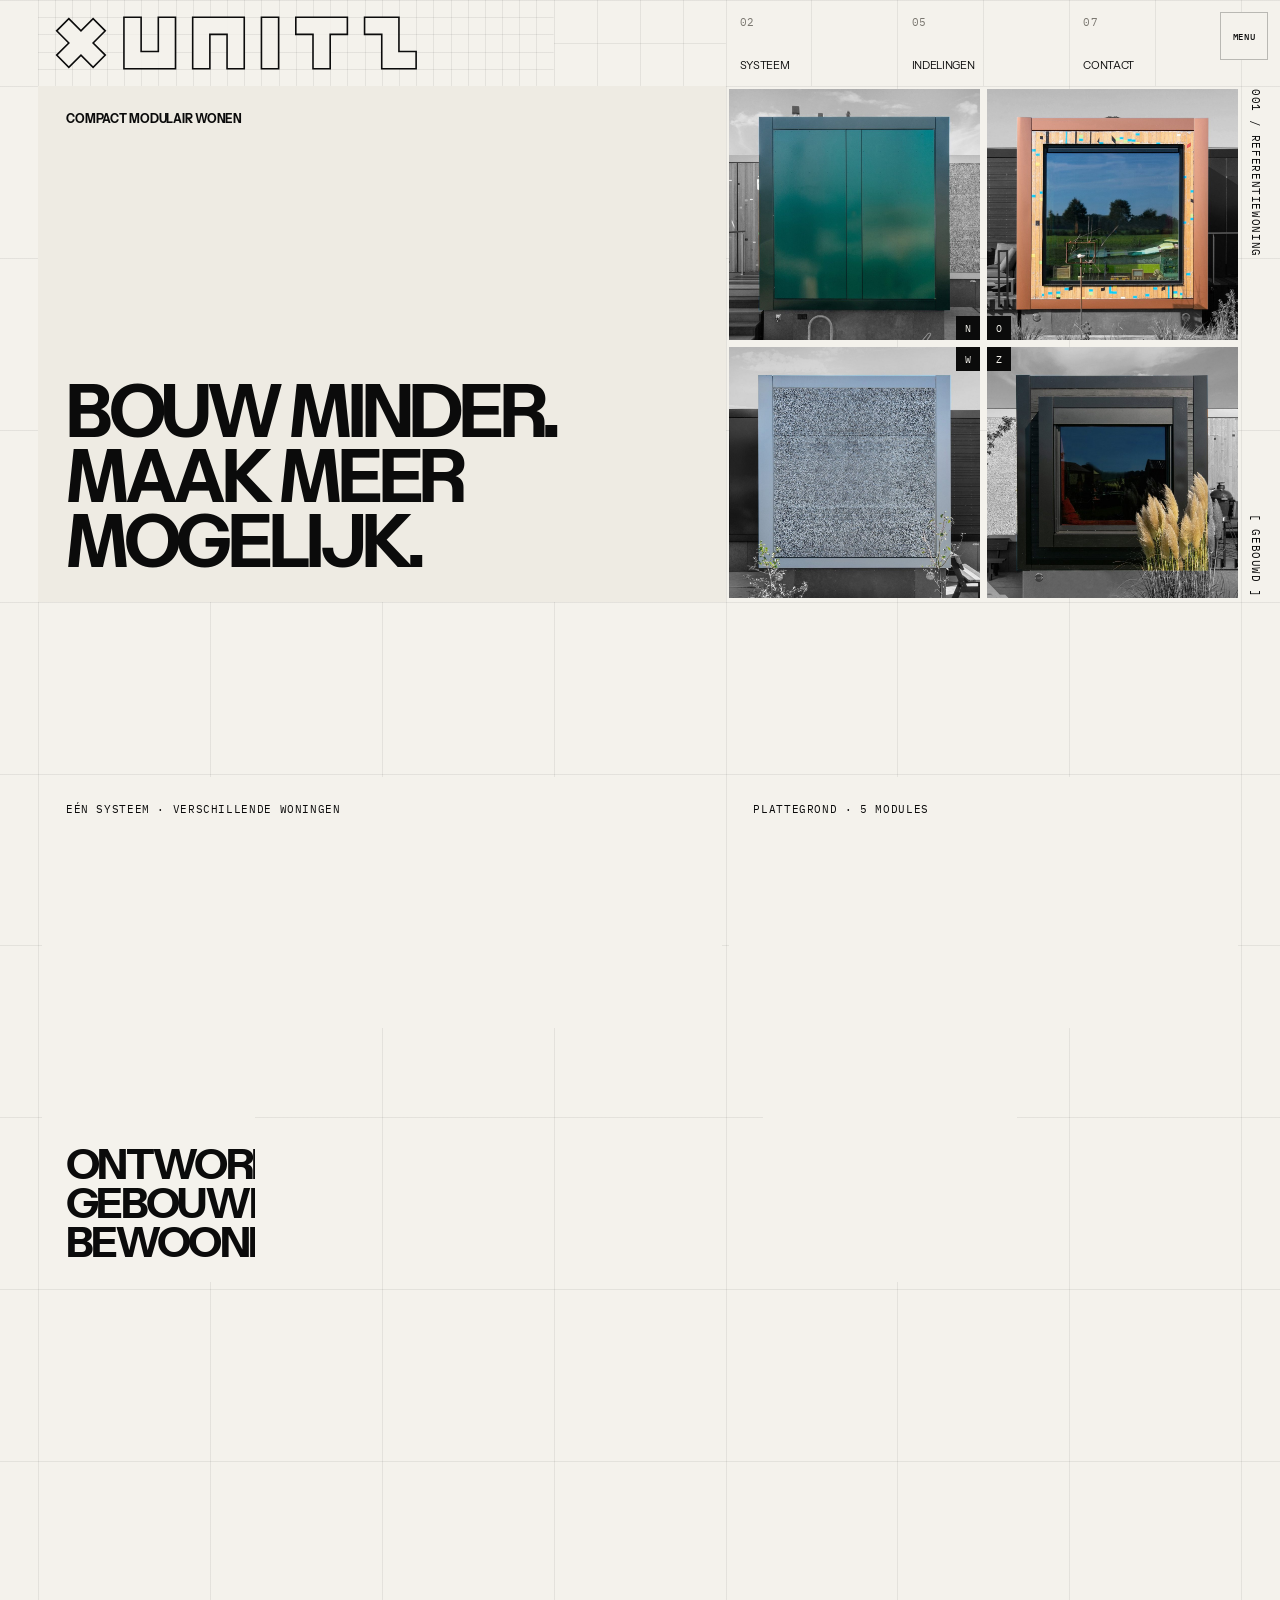
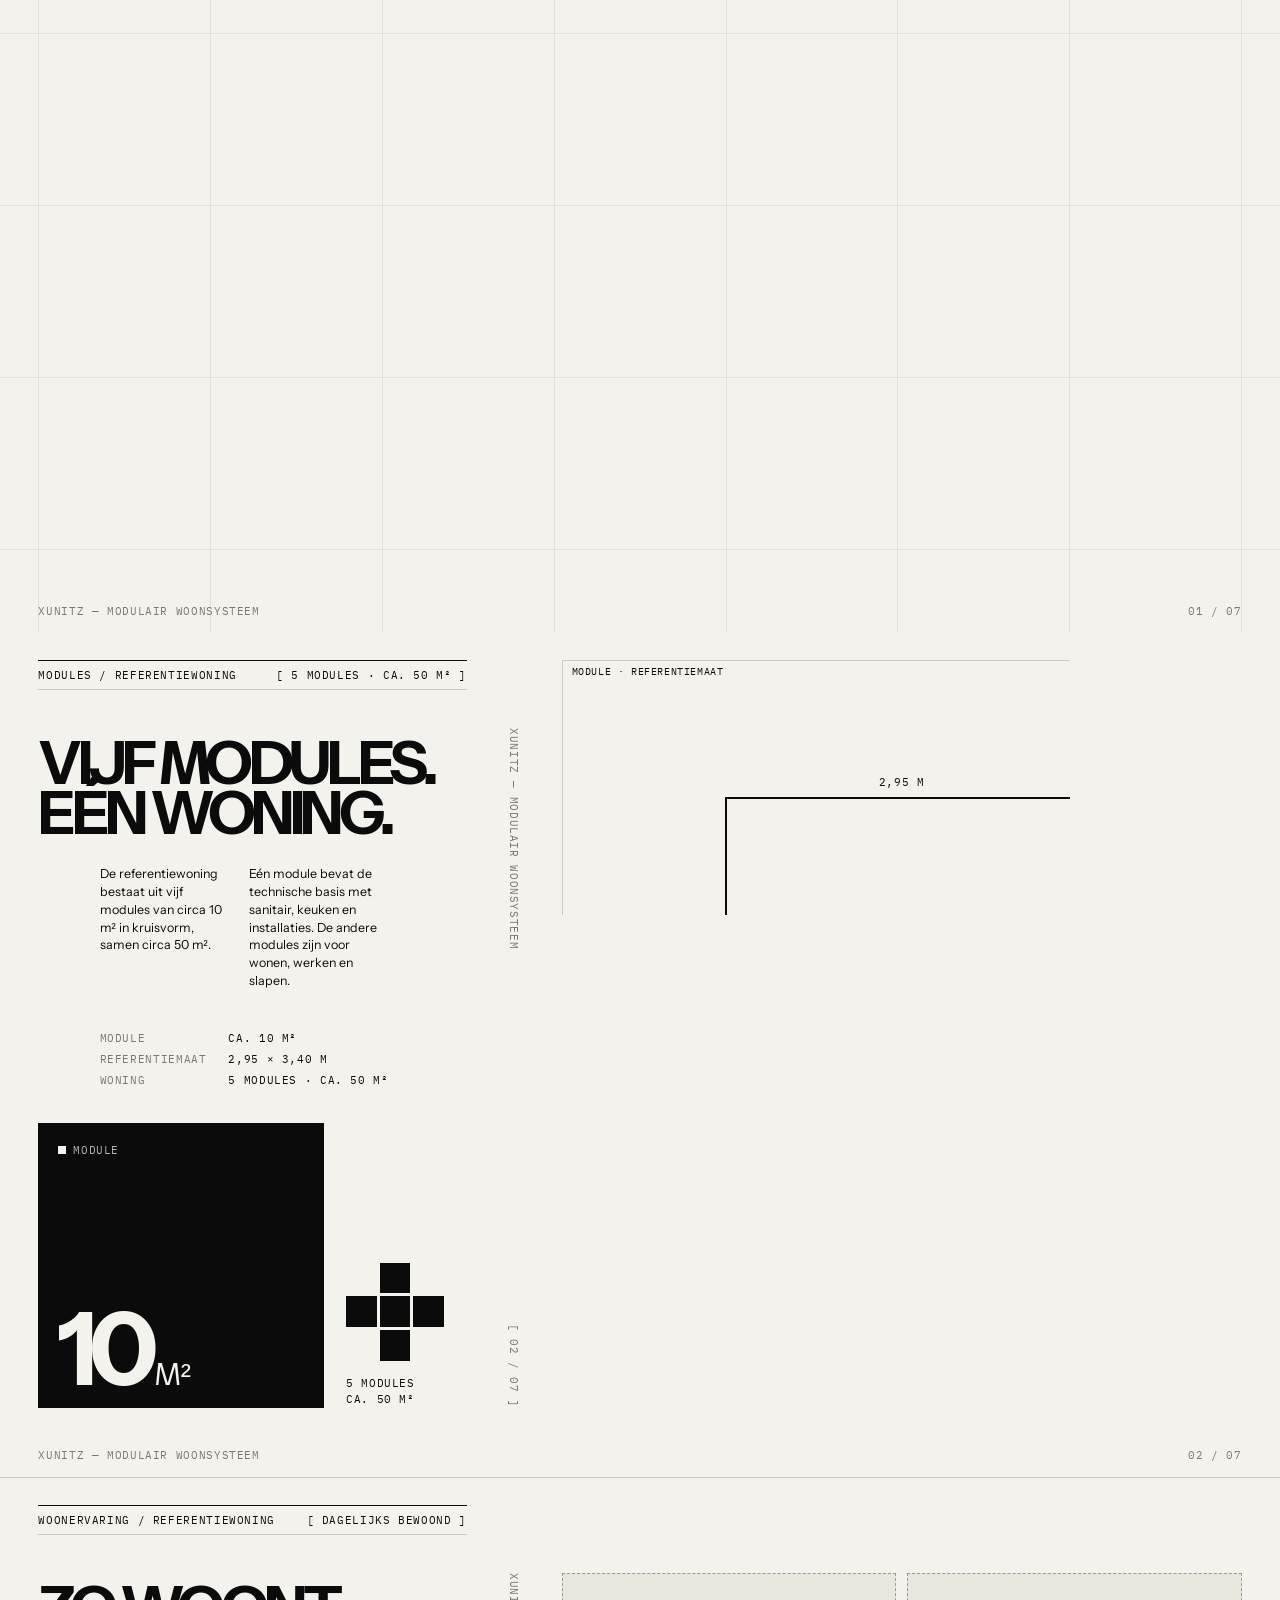
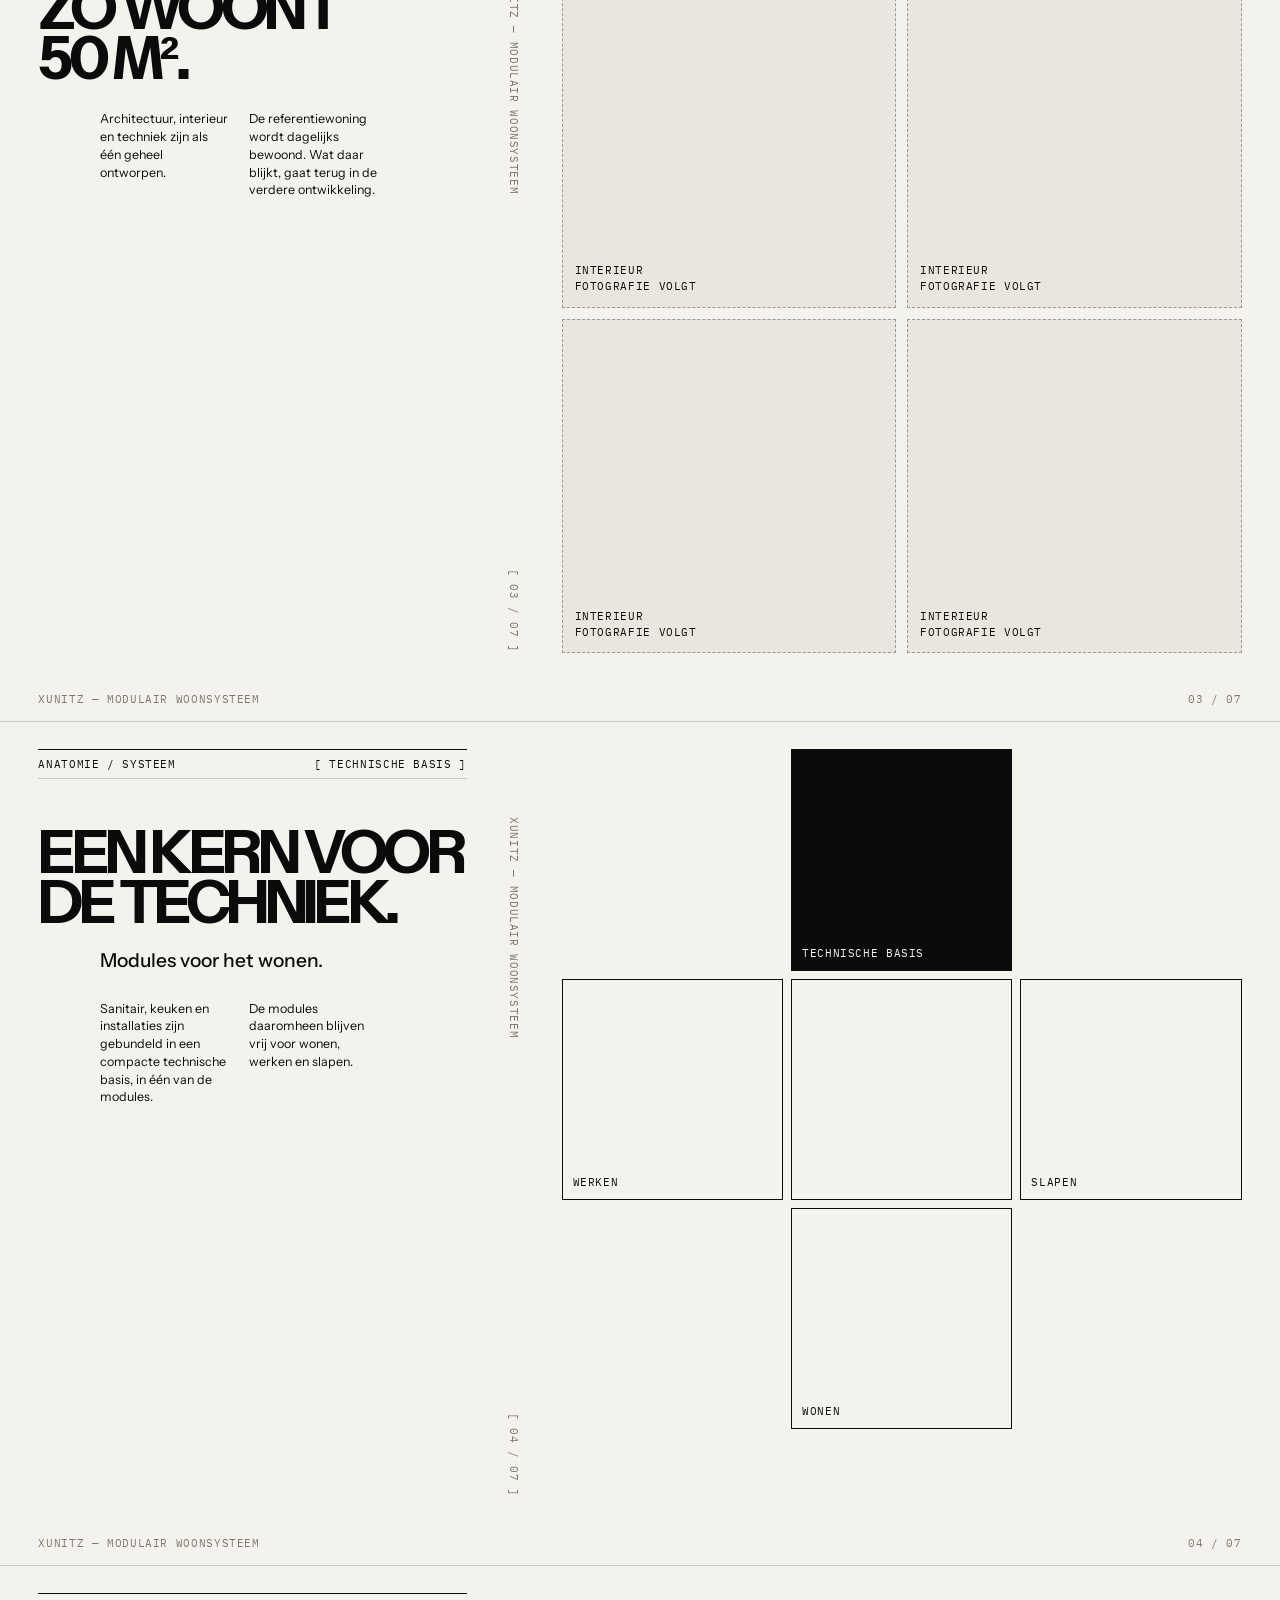
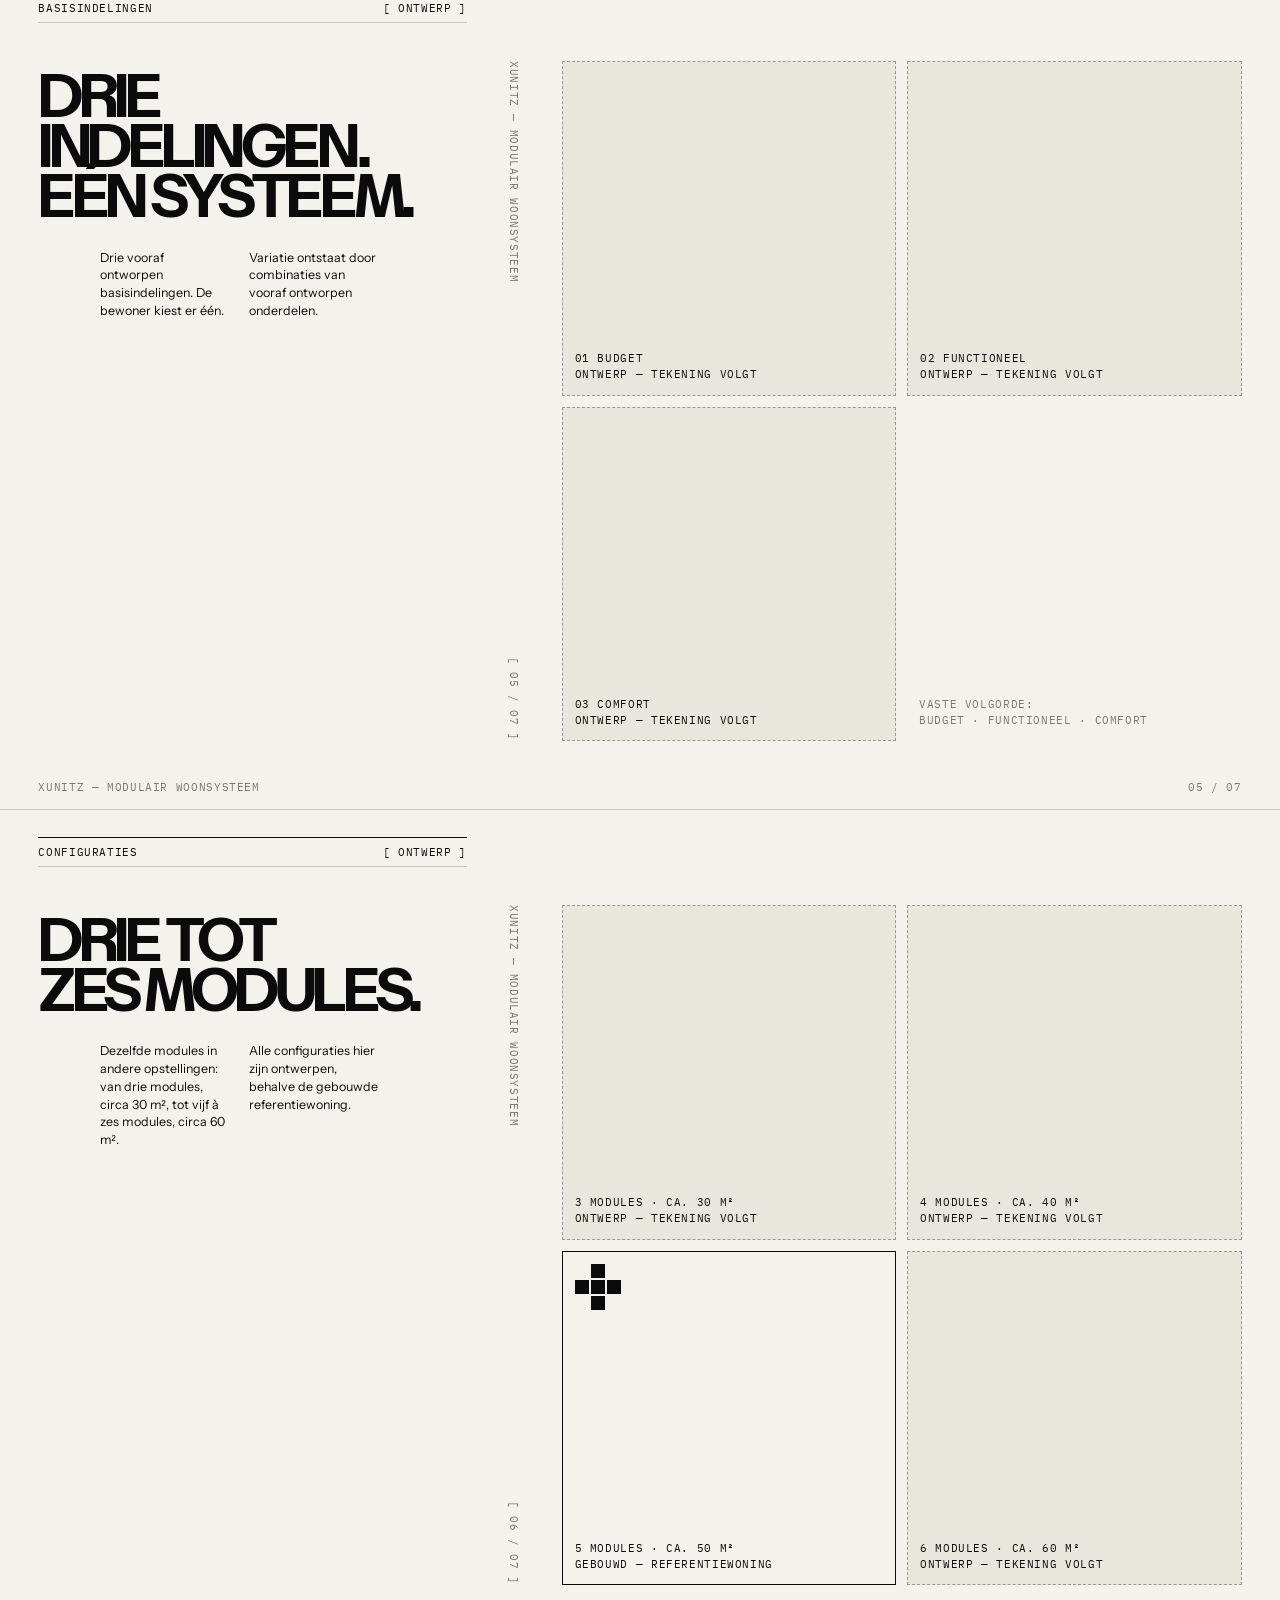
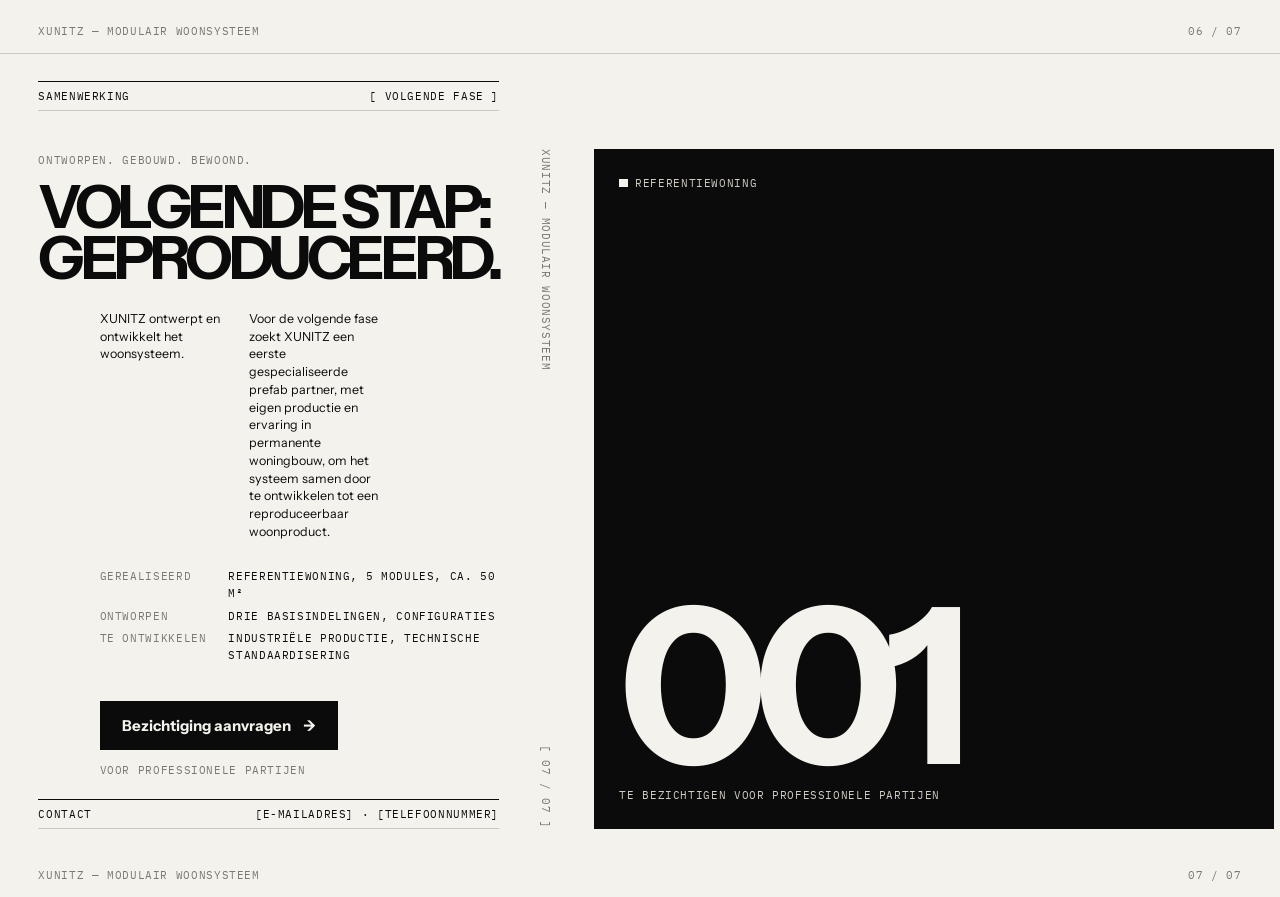
==== index.html @ 13856c6c "2" ====
<!doctype html>
<html lang="nl">
<head>
<meta charset="utf-8">
<meta name="robots" content="noindex,nofollow">
<meta name="viewport" content="width=device-width,initial-scale=1">
<title>XUNITZ — Compact modulair wonen</title>
<link rel="stylesheet" href="https://fonts.googleapis.com/css2?family=IBM+Plex+Mono:wght@400;500&family=Instrument+Sans:wght@400;500;700&display=swap">
<link rel="stylesheet" href="css/style.css?v=20261126-2120">
</head>
<body>
<main>

<!-- 01 — Opening: vlakverdeling op het vierkante raster (7 vakken breed, 4 op de iPhone) -->
<button class="o-knop" id="o-knop" type="button" aria-expanded="false" aria-controls="o-lijst">Menu</button>
<nav class="o-lijst mono" id="o-lijst" aria-label="Menu"><a href="#systeem">02 Systeem</a><a href="#indelingen">05 Indelingen</a><a href="#contact">07 Contact</a></nav>
<section class="opening" id="woning" aria-label="Woning">
<div class="o-raster" aria-hidden="true"></div>
<div class="o-r o-top">
  <div class="o-p o-logo"><svg class="o-merk" viewBox="0 0 300 50" role="img" aria-label="XUNITZ"><g class="o-merk-vlak"><polygon points="17.93,10.86 25.00,17.93 32.07,10.86 39.14,17.93 32.07,25.00 39.14,32.07 32.07,39.14 25.00,32.07 17.93,39.14 10.86,32.07 17.93,25.00 10.86,17.93"/><rect x="50" y="10" width="10" height="10"/><rect x="50" y="20" width="10" height="10"/><rect x="50" y="30" width="10" height="10"/><rect x="60" y="30" width="10" height="10"/><rect x="70" y="10" width="10" height="10"/><rect x="70" y="20" width="10" height="10"/><rect x="70" y="30" width="10" height="10"/><rect x="90" y="10" width="10" height="10"/><rect x="90" y="20" width="10" height="10"/><rect x="90" y="30" width="10" height="10"/><rect x="100" y="10" width="10" height="10"/><rect x="110" y="10" width="10" height="10"/><rect x="110" y="20" width="10" height="10"/><rect x="110" y="30" width="10" height="10"/><rect x="130" y="10" width="10" height="10"/><rect x="130" y="20" width="10" height="10"/><rect x="130" y="30" width="10" height="10"/><rect x="150" y="10" width="10" height="10"/><rect x="160" y="10" width="10" height="10"/><rect x="160" y="20" width="10" height="10"/><rect x="160" y="30" width="10" height="10"/><rect x="170" y="10" width="10" height="10"/><rect x="190" y="10" width="10" height="10"/><rect x="200" y="10" width="10" height="10"/><rect x="200" y="20" width="10" height="10"/><rect x="200" y="30" width="10" height="10"/><rect x="210" y="30" width="10" height="10"/></g><g class="o-merk-lijn"><polygon points="17.93,10.86 25.00,17.93 32.07,10.86 39.14,17.93 32.07,25.00 39.14,32.07 32.07,39.14 25.00,32.07 17.93,39.14 10.86,32.07 17.93,25.00 10.86,17.93"/><path d="M50 10H60M50 10V20M60 10V20M50 20V30M60 20V30M50 40H60M50 30V40M60 30H70M60 40H70M70 10H80M70 10V20M80 10V20M70 20V30M80 20V30M70 40H80M80 30V40M90 10H100M90 10V20M90 20V30M100 20V30M90 40H100M90 30V40M100 30V40M100 10H110M100 20H110M110 10H120M120 10V20M110 20V30M120 20V30M110 40H120M110 30V40M120 30V40M130 10H140M130 10V20M140 10V20M130 20V30M140 20V30M130 40H140M130 30V40M140 30V40M150 10H160M150 20H160M150 10V20M160 10H170M160 20V30M170 20V30M160 40H170M160 30V40M170 30V40M170 10H180M170 20H180M180 10V20M190 10H200M190 20H200M190 10V20M200 10H210M210 10V20M200 20V30M210 20V30M200 40H210M200 30V40M210 30H220M210 40H220M220 30V40"/></g></svg></div>
  <a class="o-p o-menu o-m1" href="#systeem"><span class="mono mute">02</span><b>Systeem</b></a>
  <a class="o-p o-menu o-m2" href="#indelingen"><span class="mono mute">05</span><b>Indelingen</b></a>
  <a class="o-p o-menu o-m3" href="#contact"><span class="mono mute">07</span><b>Contact</b></a>
  <section class="o-p o-t1">
    <p class="o-pos">Compact modulair wonen</p>
    <h1 class="o-kop"><span>Bouw minder.</span><span>Maak meer</span><span>mogelijk.</span></h1>
    <div class="o-groot" id="o-groot" hidden><img alt=""><button class="o-sluit" type="button" aria-label="Foto sluiten">×</button></div>
  </section>
  <div class="o-gevels" role="group" aria-label="Vier gevels van de referentiewoning — klik voor de originele foto">
    <button class="o-gevel" type="button" data-groot="img/gevels/noord.jpg" data-naam="Noordgevel"><img src="img/noord.jpg" alt="Noordgevel: groen gevelpaneel in een kader"><img class="o-kleur" src="img/gevels/noord-vk.jpg" alt="" aria-hidden="true"><span class="o-l o-l-n mono" aria-hidden="true">N</span></button>
    <button class="o-gevel" type="button" data-groot="img/gevels/oost.jpg" data-naam="Oostgevel"><img src="img/oost.jpg" alt="Oostgevel: groot raam in een koperkleurig kader"><img class="o-kleur" src="img/gevels/oost-vk.jpg" alt="" aria-hidden="true"><span class="o-l o-l-o mono" aria-hidden="true">O</span></button>
    <button class="o-gevel" type="button" data-groot="img/gevels/west.jpg" data-naam="Westgevel"><img src="img/west.jpg" alt="Westgevel: grijs gevelpaneel in een lichtblauw kader"><img class="o-kleur" src="img/gevels/west-vk.jpg" alt="" aria-hidden="true"><span class="o-l o-l-w mono" aria-hidden="true">W</span></button>
    <button class="o-gevel" type="button" data-groot="img/gevels/zuid.jpg" data-naam="Zuidgevel"><img src="img/zuid.jpg" alt="Zuidgevel: raam in een zwart kader"><img class="o-kleur" src="img/gevels/zuid-vk.jpg" alt="" aria-hidden="true"><span class="o-l o-l-z mono" aria-hidden="true">Z</span></button>
  </div>
  <div class="o-strip mono"><span>001 / Referentiewoning</span><span>[ Gebouwd ]</span></div>
</div>
<div class="o-scroll" id="o-stappen">
  <div class="o-plak o-r">
    <section class="o-p o-t2">
      <p class="mono">Eén systeem · Verschillende woningen</p>
      <h2 class="o-kop"><span>Ontworpen.</span><span>Gebouwd.</span><span>Bewoond.</span></h2>
    </section>
    <div class="o-p o-plan">
      <p class="o-lab mono">Plattegrond · 5 modules</p>
      <img src="img/schets/plat-1-lijn.png" alt="">
      <img src="img/schets/plat-2-muren.png" alt="">
      <img src="img/schets/plat-3-inrichting.png" alt="Plattegrond van de referentiewoning">
    </div>
  </div>
</div>
<footer class="foot mono"><span>XUNITZ — Modulair woonsysteem</span><span>01 / 07</span></footer>
</section>

<!-- 02 — Vijf modules, één woning -->
<section class="screen" id="systeem" aria-label="Systeem">
<div class="stage sys">
  <section class="txt">
    <div class="strip mono"><span>Modules / Referentiewoning</span><span>[ 5 modules · ca. 50 m² ]</span></div>
    <h2 class="title" style="margin-top:calc(var(--s)*.07)">Vijf modules.<br>Eén woning.</h2>
    <div class="cols indent" style="margin-top:calc(var(--s)*.04)">
      <p>De referentiewoning bestaat uit vijf modules van circa 10 m² in kruisvorm, samen circa 50 m².</p>
      <p>Eén module bevat de technische basis met sanitair, keuken en installaties. De andere modules zijn voor wonen, werken en slapen.</p>
    </div>
    <div style="flex:1"></div>
    <dl class="spec mono indent" style="margin-bottom:calc(var(--s)*.05)">
      <dt>Module</dt><dd>ca. 10 m²</dd>
      <dt>Referentiemaat</dt><dd>2,95 × 3,40 M</dd>
      <dt>Woning</dt><dd>5 modules · ca. 50 m²</dd>
    </dl>
    <div class="legend">
      <div class="unit">
        <div class="mono"><span class="sq" style="background:var(--paper)"></span>Module</div>
        <div class="n">10<small>M²</small></div>
      </div>
      <div style="display:grid;gap:14px">
        <div class="cross" aria-hidden="true"><i class="o"></i><i></i><i class="o"></i><i></i><i></i><i></i><i class="o"></i><i></i><i class="o"></i></div>
        <p class="mono">5 modules<br>ca. 50 m²</p>
      </div>
    </div>
  </section>
  <div class="vtext mono" aria-hidden="true"><span>XUNITZ — Modulair woonsysteem</span><span>[ 02 / 07 ]</span></div>
  <figure class="planbox modbox" role="img" aria-label="Eén module: referentiemaat 2,95 bij 3,40 meter, circa 10 m²">
    <div class="mod"><span class="mono mw">2,95 M</span><span class="mono mh">3,40 M</span><b class="n">10<small>M²</small></b></div>
    <figcaption class="tagx">Module · referentiemaat</figcaption>
  </figure>
</div>
<footer class="foot mono"><span>XUNITZ — Modulair woonsysteem</span><span>02 / 07</span></footer>
</section>

<!-- 03 — Woonervaring -->
<section class="screen" id="woonervaring" aria-label="Woonervaring">
<div class="stage scene">
  <section class="txt">
    <div class="strip mono"><span>Woonervaring / Referentiewoning</span><span>[ Dagelijks bewoond ]</span></div>
    <h2 class="title" style="margin-top:calc(var(--s)*.07)">Zo woont<br>50 m².</h2>
    <div class="cols indent" style="margin-top:calc(var(--s)*.04)">
      <p>Architectuur, interieur en techniek zijn als één geheel ontworpen.</p>
      <p>De referentiewoning wordt dagelijks bewoond. Wat daar blijkt, gaat terug in de verdere ontwikkeling.</p>
    </div>
    <div style="flex:1"></div>
  </section>
  <div class="vtext mono" aria-hidden="true"><span>XUNITZ — Modulair woonsysteem</span><span>[ 03 / 07 ]</span></div>
  <div class="comp" role="group" aria-label="Interieurfotografie volgt">
    <div class="ph"><span>Interieur<br>Fotografie volgt</span></div>
    <div class="ph"><span>Interieur<br>Fotografie volgt</span></div>
    <div class="ph"><span>Interieur<br>Fotografie volgt</span></div>
    <div class="ph"><span>Interieur<br>Fotografie volgt</span></div>
  </div>
</div>
<footer class="foot mono"><span>XUNITZ — Modulair woonsysteem</span><span>03 / 07</span></footer>
</section>

<!-- 04 — Anatomie van XUNITZ -->
<section class="screen" id="anatomie" aria-label="Anatomie">
<div class="stage scene">
  <section class="txt">
    <div class="strip mono"><span>Anatomie / Systeem</span><span>[ Technische basis ]</span></div>
    <h2 class="title" style="margin-top:calc(var(--s)*.07)">Een kern voor<br>de techniek.</h2>
    <p class="lead indent" style="margin-top:calc(var(--s)*.03)">Modules voor het wonen.</p>
    <div class="cols indent" style="margin-top:calc(var(--s)*.04)">
      <p>Sanitair, keuken en installaties zijn gebundeld in een compacte technische basis, in één van de modules.</p>
      <p>De modules daaromheen blijven vrij voor wonen, werken en slapen.</p>
    </div>
    <div style="flex:1"></div>
  </section>
  <div class="vtext mono" aria-hidden="true"><span>XUNITZ — Modulair woonsysteem</span><span>[ 04 / 07 ]</span></div>
  <div class="anat" role="img" aria-label="Schema: technische basis in de bovenste module; werken, wonen en slapen in de andere modules">
    <div class="o"></div><div class="k">Technische basis</div><div class="o"></div>
    <div>Werken</div><div></div><div>Slapen</div>
    <div class="o"></div><div>Wonen</div><div class="o"></div>
  </div>
</div>
<footer class="foot mono"><span>XUNITZ — Modulair woonsysteem</span><span>04 / 07</span></footer>
</section>

<!-- 05 — Basisindelingen -->
<section class="screen" id="indelingen" aria-label="Basisindelingen">
<div class="stage scene">
  <section class="txt">
    <div class="strip mono"><span>Basisindelingen</span><span>[ Ontwerp ]</span></div>
    <h2 class="title" style="margin-top:calc(var(--s)*.07)">Drie indelingen.<br>Eén systeem.</h2>
    <div class="cols indent" style="margin-top:calc(var(--s)*.04)">
      <p>Drie vooraf ontworpen basisindelingen. De bewoner kiest er één.</p>
      <p>Variatie ontstaat door combinaties van vooraf ontworpen onderdelen.</p>
    </div>
    <div style="flex:1"></div>
  </section>
  <div class="vtext mono" aria-hidden="true"><span>XUNITZ — Modulair woonsysteem</span><span>[ 05 / 07 ]</span></div>
  <div class="comp" role="group" aria-label="Drie basisindelingen, ontwerp">
    <div class="ph"><span>01 Budget<br>Ontwerp — tekening volgt</span></div>
    <div class="ph"><span>02 Functioneel<br>Ontwerp — tekening volgt</span></div>
    <div class="ph"><span>03 Comfort<br>Ontwerp — tekening volgt</span></div>
    <div style="display:flex;align-items:flex-end;padding:12px"><span class="mono mute">Vaste volgorde:<br>Budget · Functioneel · Comfort</span></div>
  </div>
</div>
<footer class="foot mono"><span>XUNITZ — Modulair woonsysteem</span><span>05 / 07</span></footer>
</section>

<!-- 06 — Configuraties -->
<section class="screen" id="configuraties" aria-label="Configuraties">
<div class="stage scene">
  <section class="txt">
    <div class="strip mono"><span>Configuraties</span><span>[ Ontwerp ]</span></div>
    <h2 class="title" style="margin-top:calc(var(--s)*.07)">Drie tot<br>zes modules.</h2>
    <div class="cols indent" style="margin-top:calc(var(--s)*.04)">
      <p>Dezelfde modules in andere opstellingen: van drie modules, circa 30 m², tot vijf à zes modules, circa 60 m².</p>
      <p>Alle configuraties hier zijn ontwerpen, behalve de gebouwde referentiewoning.</p>
    </div>
    <div style="flex:1"></div>
  </section>
  <div class="vtext mono" aria-hidden="true"><span>XUNITZ — Modulair woonsysteem</span><span>[ 06 / 07 ]</span></div>
  <div class="comp" role="group" aria-label="Configuraties van drie tot zes modules">
    <div class="ph"><span>3 modules · ca. 30 m²<br>Ontwerp — tekening volgt</span></div>
    <div class="ph"><span>4 modules · ca. 40 m²<br>Ontwerp — tekening volgt</span></div>
    <div class="ph" style="background:transparent;border:1px solid var(--ink);flex-direction:column;align-items:flex-start"><div class="mini" aria-hidden="true"><i class="o"></i><i></i><i class="o"></i><i></i><i></i><i></i><i class="o"></i><i></i><i class="o"></i></div><span>5 modules · ca. 50 m²<br>Gebouwd — referentiewoning</span></div>
    <div class="ph"><span>6 modules · ca. 60 m²<br>Ontwerp — tekening volgt</span></div>
  </div>
</div>
<footer class="foot mono"><span>XUNITZ — Modulair woonsysteem</span><span>06 / 07</span></footer>
</section>

<!-- 07 — Samenwerking -->
<section class="screen" id="contact" aria-label="Samenwerking en contact">
<div class="stage scene">
  <section class="txt">
    <div class="strip mono"><span>Samenwerking</span><span>[ Volgende fase ]</span></div>
    <p class="lab mono mute" style="margin-top:calc(var(--s)*.06)">Ontworpen. Gebouwd. Bewoond.</p>
    <h2 class="title" style="margin-top:calc(var(--s)*.02)">Volgende stap:<br>geproduceerd.</h2>
    <div class="cols indent" style="margin-top:calc(var(--s)*.04)">
      <p>XUNITZ ontwerpt en ontwikkelt het woonsysteem.</p>
      <p>Voor de volgende fase zoekt XUNITZ een eerste gespecialiseerde prefab partner, met eigen productie en ervaring in permanente woningbouw, om het systeem samen door te ontwikkelen tot een reproduceerbaar woonproduct.</p>
    </div>
    <dl class="status indent" style="margin-top:calc(var(--s)*.04)">
      <dt>Gerealiseerd</dt><dd>Referentiewoning, 5 modules, ca. 50 m²</dd>
      <dt>Ontworpen</dt><dd>Drie basisindelingen, configuraties</dd>
      <dt>Te ontwikkelen</dt><dd>Industriële productie, technische standaardisering</dd>
    </dl>
    <div style="flex:1"></div>
    <div class="cta indent" style="margin-bottom:calc(var(--s)*.03)">
      <a class="btn" href="mailto:[E-MAILADRES]?subject=Bezichtiging%20referentiewoning">Bezichtiging aanvragen <span aria-hidden="true">→</span></a>
      <span class="mono mute">Voor professionele partijen</span>
    </div>
    <div class="strip mono"><span>Contact</span><span>[E-MAILADRES] · [TELEFOONNUMMER]</span></div>
  </section>
  <div class="vtext mono" aria-hidden="true"><span>XUNITZ — Modulair woonsysteem</span><span>[ 07 / 07 ]</span></div>
  <div class="unitbox">
    <div class="mono"><span class="sq" style="background:var(--paper)"></span>Referentiewoning</div>
    <div>
      <div class="n">001</div>
      <p class="mono" style="margin-top:14px">Te bezichtigen voor professionele partijen</p>
    </div>
  </div>
</div>
<footer class="foot mono"><span>XUNITZ — Modulair woonsysteem</span><span>07 / 07</span></footer>
</section>

</main>
<script>
if(/[?&]raster\b/.test(location.search))document.documentElement.classList.add('toon-raster');
(function(){
  var links=document.querySelectorAll('.bar nav a[href^="#"]:not([href="#"])');
  var secs=[].map.call(links,function(a){return document.querySelector(a.getAttribute('href'))});
  function mark(){
    var y=window.innerHeight*.45,cur=-1;
    secs.forEach(function(s,i){if(s&&s.getBoundingClientRect().top<=y)cur=i});
    links.forEach(function(a,i){if(i===cur)a.setAttribute('aria-current','true');else a.removeAttribute('aria-current')});
  }
  window.addEventListener('scroll',mark,{passive:true});window.addEventListener('resize',mark);mark();
})();

// opening: menuvierkant zodra de menuvakken uit beeld zijn
(function(){
  var knop=document.getElementById('o-knop'),lijst=document.getElementById('o-lijst'),menu=document.querySelector('.o-menu');
  if(!knop||!lijst||!menu)return;
  function dicht(){knop.setAttribute('aria-expanded','false');lijst.classList.remove('open')}
  knop.addEventListener('click',function(){var o=knop.getAttribute('aria-expanded')!=='true';knop.setAttribute('aria-expanded',String(o));lijst.classList.toggle('open',o)});
  lijst.addEventListener('click',dicht);
  if('IntersectionObserver' in window){new IntersectionObserver(function(e){var uit=!e[0].isIntersecting&&e[0].boundingClientRect.top<0;knop.classList.toggle('aan',uit);if(!uit)dicht()}).observe(menu)}else knop.classList.add('aan');
})();
// opening: gevel aanklikken → originele foto uitgevuld in het vlak van Bouw minder
(function(){
  var vlak=document.getElementById('o-groot');if(!vlak)return;
  var img=vlak.querySelector('img'),sluit=vlak.querySelector('.o-sluit'),actief=null;
  function dicht(){vlak.hidden=true;img.removeAttribute('src');if(actief){actief.setAttribute('aria-pressed','false');actief.focus();actief=null}}
  [].forEach.call(document.querySelectorAll('.o-gevel'),function(b){
    b.setAttribute('aria-pressed','false');
    b.addEventListener('click',function(){
      if(actief)actief.setAttribute('aria-pressed','false');
      actief=b;b.setAttribute('aria-pressed','true');
      var klein=b.querySelector('img').getAttribute('src');
      img.onerror=function(){img.onerror=null;img.src=klein};  /* origineel nog niet aanwezig: toon de gevelfoto */
      img.src=b.getAttribute('data-groot');img.alt=b.getAttribute('data-naam')+' — originele foto';
      vlak.hidden=false;
      var r=vlak.getBoundingClientRect();if(r.top<0||r.bottom>innerHeight)vlak.scrollIntoView({behavior:'smooth',block:'center'});
      sluit.focus();
    });
  });
  sluit.addEventListener('click',dicht);
  addEventListener('keydown',function(e){if(e.key==='Escape'&&!vlak.hidden)dicht()});
})();
// opening: drie scrollstappen — Ontworpen (lijn), Gebouwd (muren), Bewoond (inrichting)
(function(){
  var blok=document.getElementById('o-stappen');if(!blok)return;
  var regels=blok.querySelectorAll('.o-t2 .o-kop span'),lagen=blok.querySelectorAll('.o-plan img');
  function stap(){
    var r=blok.getBoundingClientRect(),lengte=Math.max(1,blok.offsetHeight-innerHeight);
    var p=Math.min(1,Math.max(0,-r.top/lengte));
    var n=r.top<innerHeight*.6?(p<.25?1:p<.55?2:3):0;
    [].forEach.call(regels,function(s,i){s.classList.toggle('aan',i<n)});
    [].forEach.call(lagen,function(l,i){l.classList.toggle('aan',i<n)});
  }
  addEventListener('scroll',stap,{passive:true});addEventListener('resize',stap);stap();
})();
</script>
</body>
</html>
---- css/style.css ----
@font-face{font-family:"Instrument Sans XU";src:url("fonts/InstrumentSans-Regular.woff2") format("woff2");font-weight:400;font-style:normal;font-display:swap}
@font-face{font-family:"Instrument Sans XU";src:url("fonts/InstrumentSans-Bold.woff2") format("woff2");font-weight:700;font-style:normal;font-display:swap}
:root{
  --paper:#f4f2ec;
  --ink:#0b0b0b;
  --mute:#7b7871;
  --hair:rgba(11,11,11,.18);
  --sans:'Instrument Sans',Arial,Helvetica,sans-serif;
  --display:'Instrument Sans XU','Instrument Sans',Arial,Helvetica,sans-serif; /* zelfde letter als xunitz.nl */
  --mono:'IBM Plex Mono',ui-monospace,Menlo,Consolas,monospace;
  --pad:clamp(20px,3vw,48px);
  --bar:56px;
  --foot:44px;
  --s:min(calc((100vh - var(--bar) - var(--foot) - 24px - 28px) / 1.1),calc(100vw - 2*var(--pad) - 380px));
  --off:calc(var(--s)*.1);
  --u:calc(var(--s) / 8); /* vierkante rastermaat: 1/8 van het beeldvierkant */
  color-scheme:light;
}
*{box-sizing:border-box;margin:0}
html{background:var(--paper);scroll-behavior:smooth;scroll-padding-top:var(--bar)}
body{background:var(--paper);color:var(--ink);font-family:var(--sans);-webkit-font-smoothing:antialiased}
.screen{min-height:calc(100vh - var(--bar));display:flex;flex-direction:column;justify-content:space-between}
.screen+.screen{border-top:1px solid var(--hair)}
.screen>.stage{flex:none;margin-top:calc(var(--s)*.04)}
a{color:inherit;text-decoration:none}
.mono{font-family:var(--mono);font-size:10.5px;line-height:1.6;letter-spacing:.06em;text-transform:uppercase}
.mute{color:var(--mute)}
.sq{display:inline-block;width:.8em;height:.8em;background:var(--ink);margin-right:.7em;vertical-align:-.05em}

/* bovenbalk: links / midden / rechts */

/* podium */
.stage{display:grid;column-gap:var(--pad);padding:0 var(--pad);min-height:calc(var(--s) * 1.1)}
.scene{grid-template-columns:1fr 18px var(--s)}
.sys{grid-template-columns:1fr 18px var(--s)}

.txt{display:flex;flex-direction:column;min-height:0}
.lab{margin-bottom:0}
.title{font-weight:700;font-size:calc(var(--s)*.088);line-height:.9;letter-spacing:-.045em;text-transform:uppercase}
.indent{padding-left:calc(var(--s)*.09)}
.cols{display:grid;grid-template-columns:1fr 1fr;column-gap:calc(var(--s)*.03);font-size:12.5px;line-height:1.42;max-width:calc(var(--s)*.5)}
.strip{border-top:1px solid var(--ink);border-bottom:1px solid var(--hair);padding:6px 0 5px;display:flex;justify-content:space-between;gap:12px}

/* beeld rechts: 2x2, onderaan uitgelijnd */
.comp{align-self:end;width:var(--s);height:var(--s);display:grid;grid-template-columns:1fr 1fr;grid-template-rows:1fr 1fr;gap:calc(var(--s)*.016)}
.comp figure{position:relative;overflow:hidden;background:#d9d7d0}
.comp img{display:block;width:100%;height:100%;object-fit:cover}
.comp figcaption,.tagx{position:absolute;left:0;top:0;background:var(--paper);padding:6px 9px 5px;font-family:var(--mono);font-size:10px;letter-spacing:.06em;text-transform:uppercase;line-height:1}

/* verticaal logo, bovenaan uitgelijnd */

/* plattegrond: boven uitgelijnd */
.planbox{align-self:start;width:var(--s);height:var(--s);border:1px solid var(--hair);position:relative}
.planbox img{display:block;width:100%;height:100%;object-fit:contain;mix-blend-mode:multiply;padding:4%}
.vtext{writing-mode:vertical-rl;align-self:end;height:var(--s);display:flex;align-items:flex-end;justify-content:space-between;color:var(--mute)}

/* unit + legend */
.unit{width:calc(var(--s)*.42);aspect-ratio:1;background:var(--ink);color:var(--paper);display:flex;flex-direction:column;justify-content:space-between;padding:clamp(14px,1.5vw,24px);flex:none}
.unit .n{font-weight:700;font-size:calc(var(--s)*.15);line-height:.8;letter-spacing:-.07em}
.unit .n small{font-size:.3em;letter-spacing:-.02em;font-weight:500;margin-left:.1em}
.unit .mono{color:#b9b6ad}
.spec{display:grid;grid-template-columns:auto 1fr;gap:4px 22px}
.spec dt{color:var(--mute)}
.spec dd{margin:0}
.cross{display:grid;grid-template-columns:repeat(3,var(--c));grid-template-rows:repeat(3,var(--c));--c:clamp(20px,2.4vw,34px);gap:3px;width:max-content}
.cross i{background:var(--ink);display:block}
.cross i.o{background:transparent}
.legend{display:flex;align-items:flex-end;gap:22px}

.foot{height:var(--foot);display:flex;justify-content:space-between;align-items:center;padding:0 var(--pad);color:var(--mute)}

/* iPad staand */
@media (prefers-reduced-motion:reduce){html{scroll-behavior:auto}}
@media (max-aspect-ratio:1/1){
  :root{--s:calc(100vw - 2*var(--pad));--off:0px}
  
  
  .stage{height:auto;grid-template-columns:1fr !important;row-gap:28px;padding-bottom:28px}
  .vtext{display:none}
  .scene .txt{order:1}.scene .comp,.scene .planbox,.scene .unitbox,.scene .anat{order:2;align-self:auto}
  .sys .txt{order:2}.sys .planbox{order:1}
  .title{font-size:calc(var(--s)*.12)}
  .cols{max-width:none}
  .unit{width:calc(var(--s)*.55)}
  .unit .n{font-size:calc(var(--s)*.22)}
  .txt{gap:28px}
}

/* werkmethodiek 07: aanvullende onderdelen */
.lead{font-size:clamp(17px,1.5vw,22px);line-height:1.3;font-weight:500}
.ph{position:relative;background:#e9e6de;border:1px dashed rgba(11,11,11,.35);display:flex;align-items:flex-end;padding:12px;box-sizing:border-box}
.ph span{font-family:var(--mono);font-size:10.5px;letter-spacing:.06em;text-transform:uppercase;line-height:1.5}
.ph .tagx{border-bottom:1px solid var(--hair)}
.mini{display:grid;grid-template-columns:repeat(3,14px);grid-template-rows:repeat(3,14px);gap:2px;margin-bottom:auto}
.mini i{background:var(--ink)}.mini i.o{background:transparent}
.anat{align-self:start;width:var(--s);height:var(--s);display:grid;grid-template-columns:repeat(3,minmax(0,1fr));grid-template-rows:repeat(3,minmax(0,1fr));gap:calc(var(--s)*.012)}
.anat div{border:1px solid var(--ink);display:flex;align-items:flex-end;padding:10px;font-family:var(--mono);font-size:10.5px;letter-spacing:.06em;text-transform:uppercase}
.anat .k{background:var(--ink);color:var(--paper)}
.anat .o{border:0}
.unitbox{align-self:end;width:var(--s);height:var(--s);background:var(--ink);color:var(--paper);display:flex;flex-direction:column;justify-content:space-between;padding:clamp(18px,2vw,32px);box-sizing:border-box}
.unitbox .n{font-weight:700;font-size:calc(var(--s)*.32);line-height:.8;letter-spacing:-.07em}
.unitbox .mono{color:#cfccc3}
.status{display:grid;grid-template-columns:auto 1fr;gap:6px 22px;font-family:var(--mono);font-size:10.5px;letter-spacing:.06em;text-transform:uppercase;line-height:1.6}
.status dt{color:var(--mute)}.status dd{margin:0}
.cta{display:flex;flex-wrap:wrap;align-items:center;gap:12px 20px}
.btn{display:inline-flex;align-items:center;gap:12px;background:var(--ink);color:var(--paper);padding:15px 22px;font-weight:700;font-size:15px;min-height:44px;box-sizing:border-box}
.btn:hover{background:#2a2a28}
@media (max-width:600px){
  .cols{grid-template-columns:1fr;row-gap:12px}
  
  
  
  .indent{padding-left:0}
  .legend{flex-wrap:wrap}
  .strip{flex-wrap:wrap;row-gap:2px}
}
@media (max-aspect-ratio:1/1){.stage{min-height:0}.unitbox,.anat{width:100%;height:auto;aspect-ratio:1}}

/* scène 01: compositie op het vierkante raster (--u) */

 /* altijd 3 regels; schaalt mee met de kolombreedte */

/* raster tijdelijk zichtbaar maken: voeg ?raster toe aan het adres */
.toon-raster .stage{background-image:linear-gradient(to right,rgba(200,40,0,.22) 1px,transparent 1px),linear-gradient(to bottom,rgba(200,40,0,.22) 1px,transparent 1px);background-size:var(--u) var(--u);background-origin:content-box;background-position:right bottom}

/* koppen: zelfde letterbeeld als xunitz.nl (Instrument Sans Bold, stijlsets 05–08) */
.title,.unit .n,.unitbox .n{font-family:var(--display);font-weight:700;font-feature-settings:"ss05" 1,"ss06" 1,"ss07" 1,"ss08" 1;letter-spacing:-.075em}
.title{line-height:.84}

/* =========================================================
   01 OPENING — vlakverdeling op het vierkante raster
   --cols vakken breed (7; 4 op smalle schermen), --q = één vak.
   Rij 1: logo (4) + menu (3) · rij 2–4: kop + gevels ·
   daarna blijft "Ontworpen" + plattegrond staan voor 3 scrollstappen.
   ========================================================= */
.opening{position:relative;z-index:0;--cols:7;--q:calc((100vw - 2 * var(--pad)) / var(--cols));--g:calc(var(--q) * .04);--y0:calc(var(--q) * .5)}
.o-r{display:grid;grid-template-columns:repeat(var(--cols),var(--q));grid-auto-rows:var(--q);padding:0 var(--pad)}
.o-top{grid-template-rows:calc(var(--q) * .5)}
html{scroll-padding-top:0}
.o-p{margin:calc(var(--g) / 2);padding:calc(var(--q) * .14);position:relative;min-width:0}
.o-kop{font-family:var(--display);font-weight:700;font-feature-settings:"ss05" 1,"ss06" 1,"ss07" 1,"ss08" 1;text-transform:uppercase;letter-spacing:-.06em;line-height:.9;white-space:nowrap;font-size:calc(var(--q) * .42)}
.o-kop span{display:block}
.o-logo{grid-column:1 / 4;grid-row:1;margin:0;padding:0;display:block}
/* logo opgebouwd uit cellen van 1/10 vak: letters 3 cellen hoog, 1 cel tussenruimte (proef; img/logo.svg blijft ongewijzigd) */
.o-merk{display:block;width:100%;height:100%}
.o-merk-vlak *{fill:var(--paper);stroke:none}
.o-merk-lijn *{fill:none;stroke:var(--ink);stroke-width:1.6px;vector-effect:non-scaling-stroke;stroke-linecap:square;stroke-linejoin:miter}
/* menuvak = 2 kleine vakken naast elkaar: cijfer en woord in het linker vak */
.o-menu{grid-row:1;padding:0;display:grid;grid-template-columns:1fr 1fr;grid-template-rows:1fr;transition:background .2s,color .2s;}
.o-menu>*{padding:calc(var(--q) * .06)}
.o-menu span{grid-column:1;grid-row:1}
.o-menu b{grid-column:1;grid-row:1;align-self:end;white-space:nowrap;font-family:var(--display);font-weight:400;font-size:calc(var(--q) * .063);letter-spacing:-.03em;text-transform:uppercase}
.o-menu:hover{background:var(--ink);color:var(--paper)}
.o-m1{grid-column:5}.o-m2{grid-column:6}.o-m3{grid-column:7}
.o-t1{grid-column:1 / 5;grid-row:2 / 5;margin:0;background:#eeebe3;padding:calc(var(--q) * .14 + var(--g) / 2);display:flex;flex-direction:column;justify-content:space-between}
.o-gevels{grid-column:5 / 8;grid-row:2 / 5;margin:calc(var(--g) / 2);display:grid;grid-template-columns:1fr 1fr;grid-template-rows:1fr 1fr;gap:var(--g)}
.o-gevel{position:relative;overflow:hidden;background:#d9d7d0;padding:0;border:0;margin:0;cursor:zoom-in;display:block;font:inherit;color:inherit}
.o-gevel[aria-pressed="true"]{outline:2px solid var(--ink);outline-offset:-2px}
.o-gevels img{width:100%;height:100%;object-fit:cover;display:block}
/* letters N O W Z in de hoeken bij het midden van het 2×2-blok */
.o-l{position:absolute;z-index:1;width:max(22px,calc(var(--q) * .14));aspect-ratio:1;display:flex;align-items:center;justify-content:center;background:var(--ink);color:var(--paper);transition:background .25s,color .25s;font-size:max(10px,calc(var(--q) * .06));line-height:1}
.o-l-n{right:0;bottom:0}.o-l-o{left:0;bottom:0}.o-l-w{right:0;top:0}.o-l-z{left:0;top:0}
/* originele foto, uitgevuld in het vlak van Bouw minder */
.o-t1{position:relative}
.o-groot{position:absolute;inset:0;z-index:2;background:var(--paper)}
.o-groot[hidden]{display:none}
.o-groot img{width:100%;height:100%;object-fit:cover;display:block}
.o-sluit{position:absolute;top:0;right:0;width:max(36px,calc(var(--q) * .2));aspect-ratio:1;border:0;background:var(--paper);color:var(--ink);font:400 max(18px,calc(var(--q) * .1))/1 var(--sans);cursor:pointer}
.o-sluit:hover{background:var(--ink);color:var(--paper)}
.o-strip{grid-column:7;grid-row:2 / 5;justify-self:end;margin:calc(var(--g) / 2) 0;writing-mode:vertical-rl;display:flex;justify-content:space-between;white-space:nowrap;transform:translateX(calc(100% + 6px))} /* verticaal langs de gevels, in de marge */
/* tweede scherm: half vak ruimte na de strip, daarna 3 scrollstappen */
.o-scroll{height:calc(var(--q) * 3 + 100vh);margin-top:var(--q)}
.o-plak{position:sticky;top:calc(50vh - var(--q) * 1.5 + var(--bar) / 2)}
.o-t2{grid-column:1 / 5;grid-row:1 / 4;background:var(--paper);display:flex;flex-direction:column;justify-content:space-between}
.o-t2 .o-kop{font-size:calc(var(--q) * .42 * .6)} /* bewijsregel: 60 % van de kop */
.o-t2 .o-kop span{opacity:0;transform:translateY(.25em);transition:opacity .5s,transform .5s}
.o-t2 .o-kop span.aan{opacity:1;transform:none}
.o-plan{grid-column:5 / 8;grid-row:1 / 4;background:var(--paper)}
.o-plan img{position:absolute;inset:4%;width:92%;height:92%;object-fit:contain;opacity:0;transition:opacity .6s}
.o-plan img.aan{opacity:1}
.o-lab{position:absolute;left:calc(var(--q) * .14);top:calc(var(--q) * .14);z-index:1}
@media (max-width:899px){
  .opening{--cols:4;--y0:0px}
  .o-top{grid-template-rows:calc(var(--q) * .5) calc(var(--q) * .5)} /* logo en menu samen één vak */
  .o-m1{grid-column:1}.o-m2{grid-column:2}.o-m3{grid-column:3}
  .o-menu{grid-row:2}
  .o-menu b{grid-column:1 / 3;font-size:calc(var(--q) * .13)} /* iPhone: woord over beide kleine vakken */
  .o-t1{grid-column:1 / 5;grid-row:3 / 6}
  .o-gevels{grid-column:1 / 5;grid-row:6 / 10}
  .o-strip{grid-column:4;grid-row:6 / 10;line-height:1;transform:translateX(calc(100% + 4px))}
  .o-kop{font-size:calc(var(--q) * .36)}
  .o-t2 .o-kop{font-size:calc(var(--q) * .36 * .6)}
  .o-scroll{height:calc(var(--q) * 7 + 100vh);margin-top:var(--q)}
  .o-t2{grid-column:1 / 5;grid-row:1 / 4}
  .o-plan{grid-column:1 / 5;grid-row:4 / 8}
  .o-plak{top:calc(100vh - var(--q) * 7 - 10px)}
}
@media (prefers-reduced-motion:reduce){.o-t2 .o-kop span,.o-plan img{opacity:1;transform:none;transition:none}}

/* 02 — één module op referentiemaat (vervangt de herhaalde plattegrond) */
.modbox{display:flex;align-items:center;justify-content:center}
.mod{position:relative;height:60%;aspect-ratio:2.95 / 3.40;border:2px solid var(--ink);display:flex;align-items:center;justify-content:center}
.mod .n{font-family:var(--display);font-weight:700;font-feature-settings:"ss05" 1,"ss06" 1,"ss07" 1,"ss08" 1;letter-spacing:-.075em;font-size:calc(var(--s) * .15);line-height:.8}
.mod .n small{font-size:.3em;letter-spacing:-.02em;margin-left:.1em}
.mod .mw{position:absolute;bottom:100%;left:0;right:0;text-align:center;padding-bottom:8px}
.mod .mh{position:absolute;left:100%;top:0;bottom:0;writing-mode:vertical-rl;text-align:center;padding-left:8px}

/* positionering: dominanter dan de labels */
.o-pos{font-family:var(--display);font-weight:700;text-transform:uppercase;letter-spacing:-.01em;line-height:1;font-size:clamp(11px,calc(var(--q) * .07),22px)}
/* vast menuvierkant rechtsboven, verschijnt zodra de menuvakken uit beeld zijn */
.o-knop{position:fixed;top:12px;right:12px;z-index:20;width:48px;height:48px;border:1px solid rgba(11,11,11,.25);background:var(--paper);color:var(--ink);font:500 9px/1 var(--mono);letter-spacing:.06em;text-transform:uppercase;cursor:pointer;opacity:0;pointer-events:none;transition:opacity .25s}
.o-knop.aan{opacity:1;pointer-events:auto}
.o-knop[aria-expanded="true"]{background:var(--ink);color:var(--paper)}
.o-lijst{position:fixed;top:60px;right:12px;z-index:20;display:none;flex-direction:column;background:var(--paper);border:1px solid rgba(11,11,11,.25)}
.o-lijst.open{display:flex}
.o-lijst a{padding:12px 16px;white-space:nowrap}
.o-lijst a+a{border-top:1px solid rgba(11,11,11,.12)}
.o-lijst a:hover{background:var(--ink);color:var(--paper)}



/* =========================================================
   RASTER (opening) — één laag, zonder herhaalde tegels.
   Alle lijnen komen uit repeating-linear-gradients binnen één vlak,
   zodat afrondingen niet kunnen verschuiven en er nooit twee lijnen
   naast elkaar ontstaan. Elke lijn wordt maar één keer getekend.
   ========================================================= */
.o-raster{--l:rgba(11,11,11,.07);position:absolute;inset:0;z-index:-1;pointer-events:none;
  background-image:
    /* 1 verticaal, elk vak */
    repeating-linear-gradient(to right,var(--l) 0 1px,transparent 1px var(--q)),
    /* 2 horizontaal, elk vak, vanaf de onderkant van rij 1 */
    repeating-linear-gradient(to bottom,var(--l) 0 1px,transparent 1px var(--q)),
    /* 3 bovenrand */
    linear-gradient(var(--l),var(--l)),
    /* 4 rij 1: halve vakken (alleen de tussenlijnen) */
    repeating-linear-gradient(to right,transparent 0 calc(var(--q) / 2),var(--l) calc(var(--q) / 2) calc(var(--q) / 2 + 1px),transparent calc(var(--q) / 2 + 1px) var(--q)),
    /* 5 rij 1, vak 4: kwart vakken (tussenlijnen) */
    repeating-linear-gradient(to right,transparent 0 calc(var(--q) / 4),var(--l) calc(var(--q) / 4) calc(var(--q) / 4 + 1px),transparent calc(var(--q) / 4 + 1px) calc(var(--q) / 2)),
    linear-gradient(to bottom,transparent calc(var(--q) / 4),var(--l) calc(var(--q) / 4) calc(var(--q) / 4 + 1px),transparent calc(var(--q) / 4 + 1px)),
    /* 6 rij 1, vak 1–3 (logovak): tiende vakken (tussenlijnen) */
    repeating-linear-gradient(to right,transparent 0 calc(var(--q) / 10),var(--l) calc(var(--q) * 0.1) calc(var(--q) * 0.1 + 1px),transparent calc(var(--q) * 0.1 + 1px) calc(var(--q) * 0.2),var(--l) calc(var(--q) * 0.2) calc(var(--q) * 0.2 + 1px),transparent calc(var(--q) * 0.2 + 1px) calc(var(--q) * 0.3),var(--l) calc(var(--q) * 0.3) calc(var(--q) * 0.3 + 1px),transparent calc(var(--q) * 0.3 + 1px) calc(var(--q) * 0.4),var(--l) calc(var(--q) * 0.4) calc(var(--q) * 0.4 + 1px),transparent calc(var(--q) * 0.4 + 1px) calc(var(--q) / 2)),
    repeating-linear-gradient(to bottom,transparent 0 calc(var(--q) / 10),var(--l) calc(var(--q) * 0.1) calc(var(--q) * 0.1 + 1px),transparent calc(var(--q) * 0.1 + 1px) calc(var(--q) * 0.2),var(--l) calc(var(--q) * 0.2) calc(var(--q) * 0.2 + 1px),transparent calc(var(--q) * 0.2 + 1px) calc(var(--q) * 0.3),var(--l) calc(var(--q) * 0.3) calc(var(--q) * 0.3 + 1px),transparent calc(var(--q) * 0.3 + 1px) calc(var(--q) * 0.4),var(--l) calc(var(--q) * 0.4) calc(var(--q) * 0.4 + 1px),transparent calc(var(--q) * 0.4 + 1px) calc(var(--q) / 2));
  background-repeat:no-repeat;
  background-size:
    calc(100% - var(--pad)) 100%,
    100% calc(100% - var(--y0)),
    100% 1px,
    calc(100% - var(--pad)) calc(var(--q) * .5),
    var(--q) calc(var(--q) * .5),var(--q) calc(var(--q) * .5),
    calc(var(--q) * 3) calc(var(--q) * .5),calc(var(--q) * 3) calc(var(--q) * .5);
  background-position:
    var(--pad) 0,
    0 var(--y0),
    0 0,
    var(--pad) 0,
    calc(var(--pad) + var(--q) * 3) 0,calc(var(--pad) + var(--q) * 3) 0,
    var(--pad) 0,var(--pad) 0}
@media (max-width:899px){
  /* iPhone: lijn tussen logorij en menurij erbij */
  .o-raster{background-image:
    repeating-linear-gradient(to right,var(--l) 0 1px,transparent 1px var(--q)),
    repeating-linear-gradient(to bottom,var(--l) 0 1px,transparent 1px var(--q)),
    linear-gradient(to bottom,transparent calc(var(--q) * .5),var(--l) calc(var(--q) * .5) calc(var(--q) * .5 + 1px),transparent calc(var(--q) * .5 + 1px)),
    repeating-linear-gradient(to right,transparent 0 calc(var(--q) / 2),var(--l) calc(var(--q) / 2) calc(var(--q) / 2 + 1px),transparent calc(var(--q) / 2 + 1px) var(--q)),
    repeating-linear-gradient(to right,transparent 0 calc(var(--q) / 4),var(--l) calc(var(--q) / 4) calc(var(--q) / 4 + 1px),transparent calc(var(--q) / 4 + 1px) calc(var(--q) / 2)),
    linear-gradient(to bottom,transparent calc(var(--q) / 4),var(--l) calc(var(--q) / 4) calc(var(--q) / 4 + 1px),transparent calc(var(--q) / 4 + 1px)),
    repeating-linear-gradient(to right,transparent 0 calc(var(--q) / 10),var(--l) calc(var(--q) * 0.1) calc(var(--q) * 0.1 + 1px),transparent calc(var(--q) * 0.1 + 1px) calc(var(--q) * 0.2),var(--l) calc(var(--q) * 0.2) calc(var(--q) * 0.2 + 1px),transparent calc(var(--q) * 0.2 + 1px) calc(var(--q) * 0.3),var(--l) calc(var(--q) * 0.3) calc(var(--q) * 0.3 + 1px),transparent calc(var(--q) * 0.3 + 1px) calc(var(--q) * 0.4),var(--l) calc(var(--q) * 0.4) calc(var(--q) * 0.4 + 1px),transparent calc(var(--q) * 0.4 + 1px) calc(var(--q) / 2)),
    repeating-linear-gradient(to bottom,transparent 0 calc(var(--q) / 10),var(--l) calc(var(--q) * 0.1) calc(var(--q) * 0.1 + 1px),transparent calc(var(--q) * 0.1 + 1px) calc(var(--q) * 0.2),var(--l) calc(var(--q) * 0.2) calc(var(--q) * 0.2 + 1px),transparent calc(var(--q) * 0.2 + 1px) calc(var(--q) * 0.3),var(--l) calc(var(--q) * 0.3) calc(var(--q) * 0.3 + 1px),transparent calc(var(--q) * 0.3 + 1px) calc(var(--q) * 0.4),var(--l) calc(var(--q) * 0.4) calc(var(--q) * 0.4 + 1px),transparent calc(var(--q) * 0.4 + 1px) calc(var(--q) / 2));
    background-size:calc(100% - var(--pad)) 100%,100% 100%,100% var(--q),calc(100% - var(--pad)) calc(var(--q) * .5),var(--q) calc(var(--q) * .5),var(--q) calc(var(--q) * .5),calc(var(--q) * 3) calc(var(--q) * .5),calc(var(--q) * 3) calc(var(--q) * .5);
    background-position:var(--pad) 0,0 var(--y0),0 0,var(--pad) 0,calc(var(--pad) + var(--q) * 3) 0,calc(var(--pad) + var(--q) * 3) 0,var(--pad) 0,var(--pad) 0}
}

/* gevels nodigen uit tot klikken: bij aanwijzen kleurt de gevel in (originele foto), de letter keert om */
.o-gevel .o-kleur{position:absolute;inset:0;opacity:0;transition:opacity .45s ease}
.o-gevel img:first-child{transition:transform .45s ease}
@media (hover:hover){
  .o-gevel:hover .o-kleur,.o-gevel:focus-visible .o-kleur{opacity:1}
  .o-gevel:hover .o-l,.o-gevel:focus-visible .o-l{background:var(--paper);color:var(--ink)}
}
/* aanraakscherm: kort inkleuren bij aantikken */
.o-gevel:active .o-kleur{opacity:1}
@media (prefers-reduced-motion:reduce){.o-gevel .o-kleur,.o-l{transition:none}}
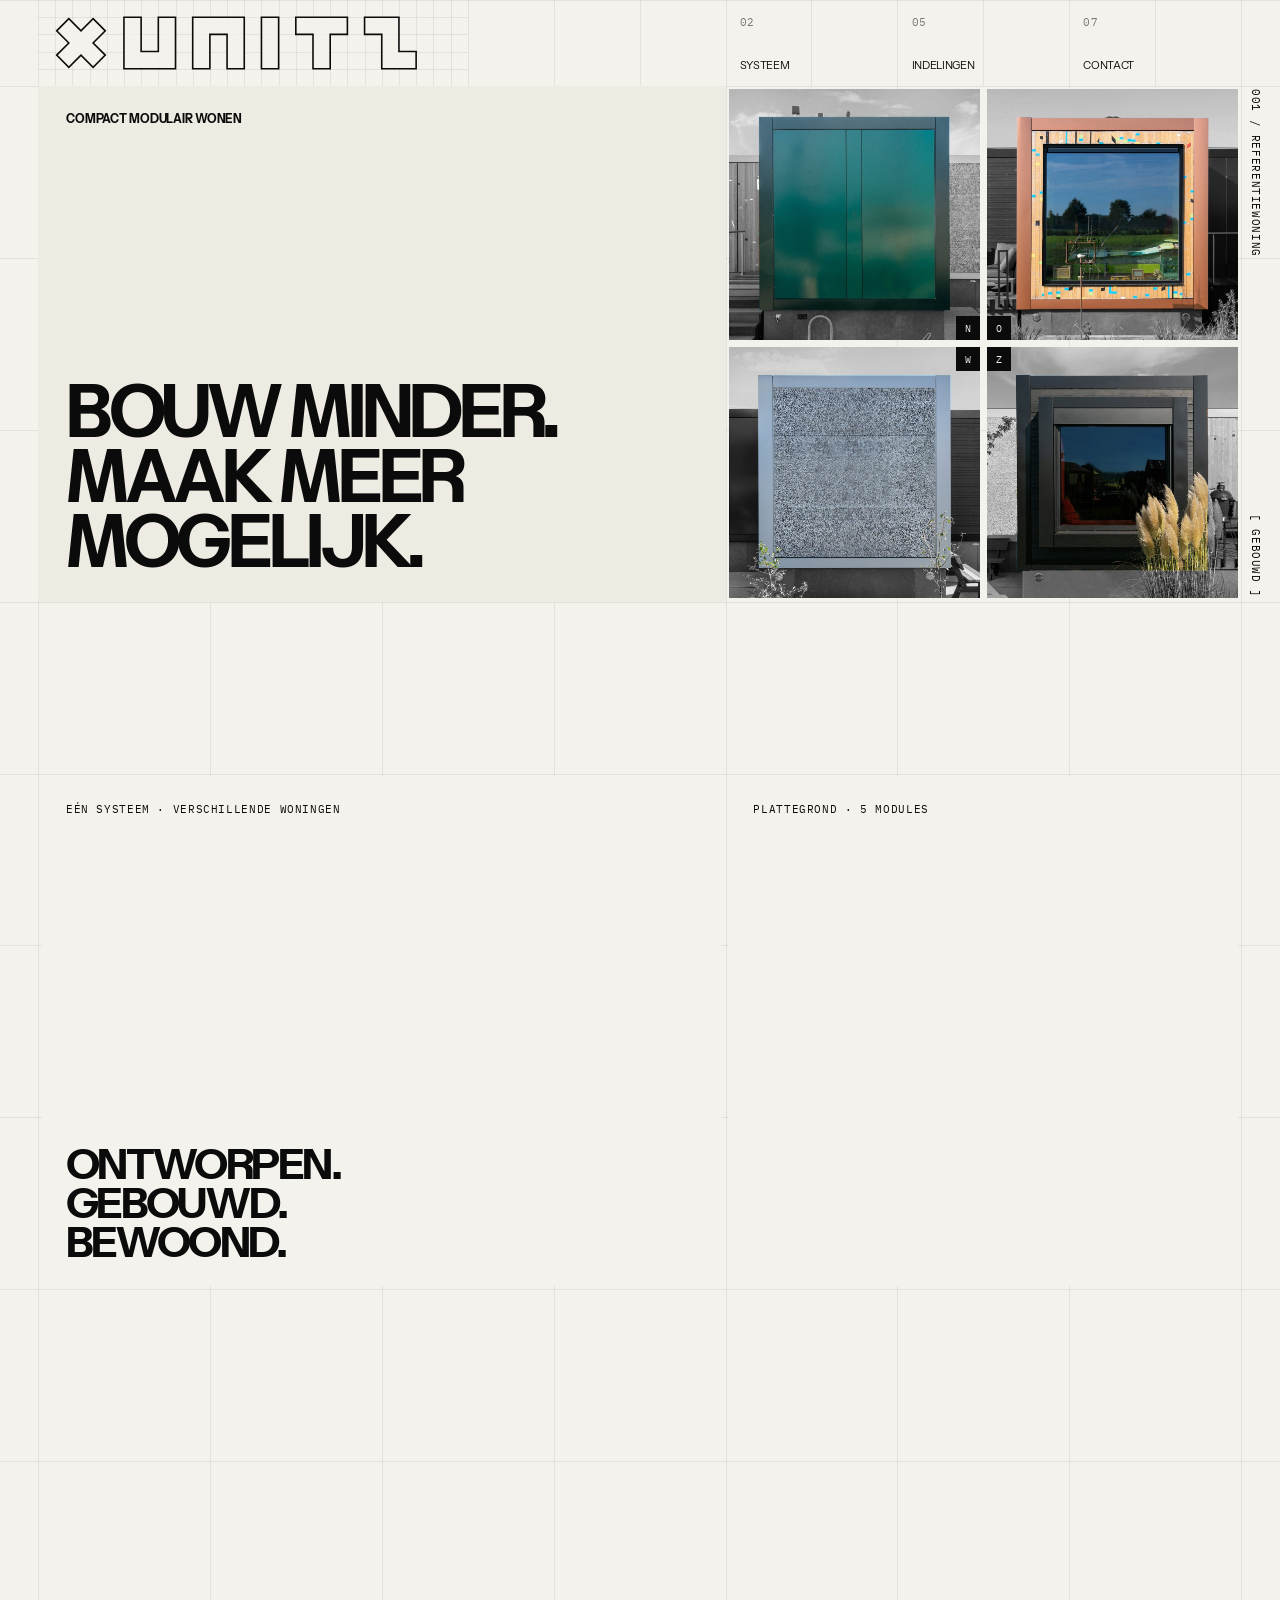
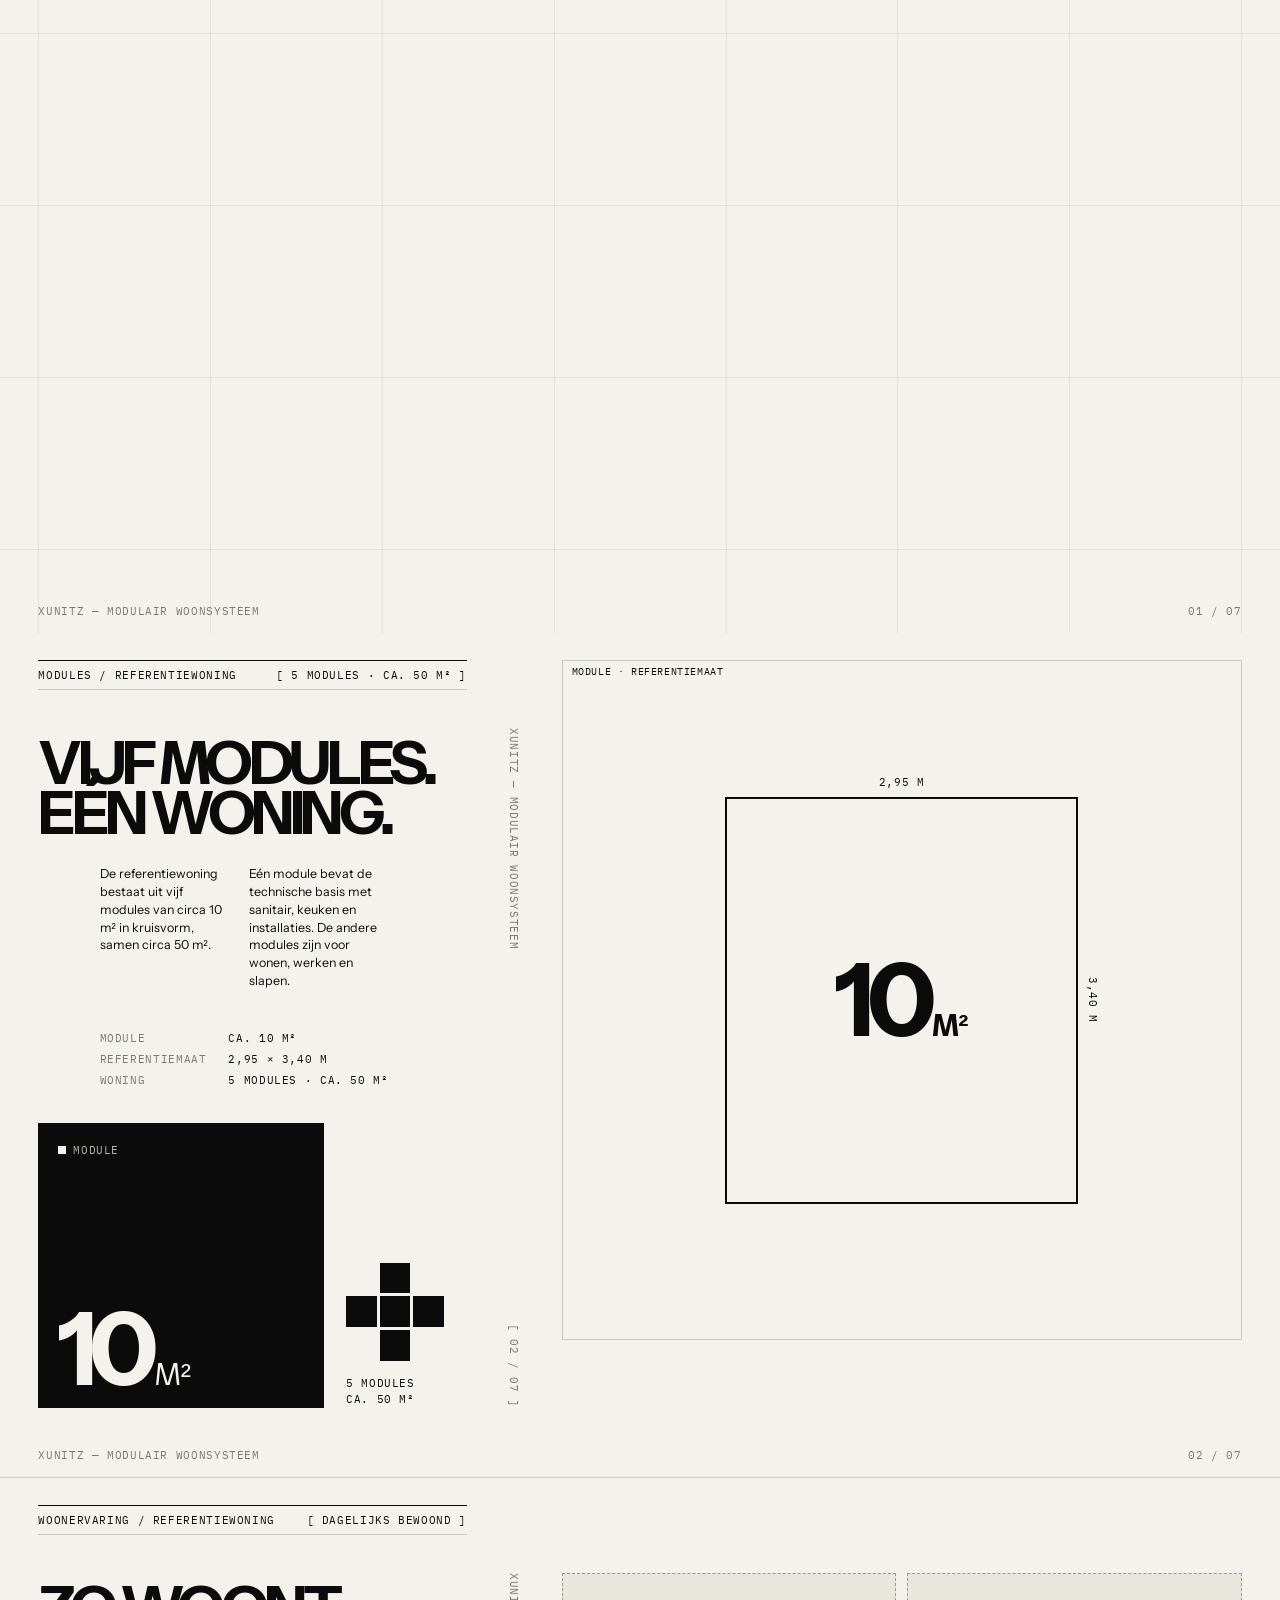
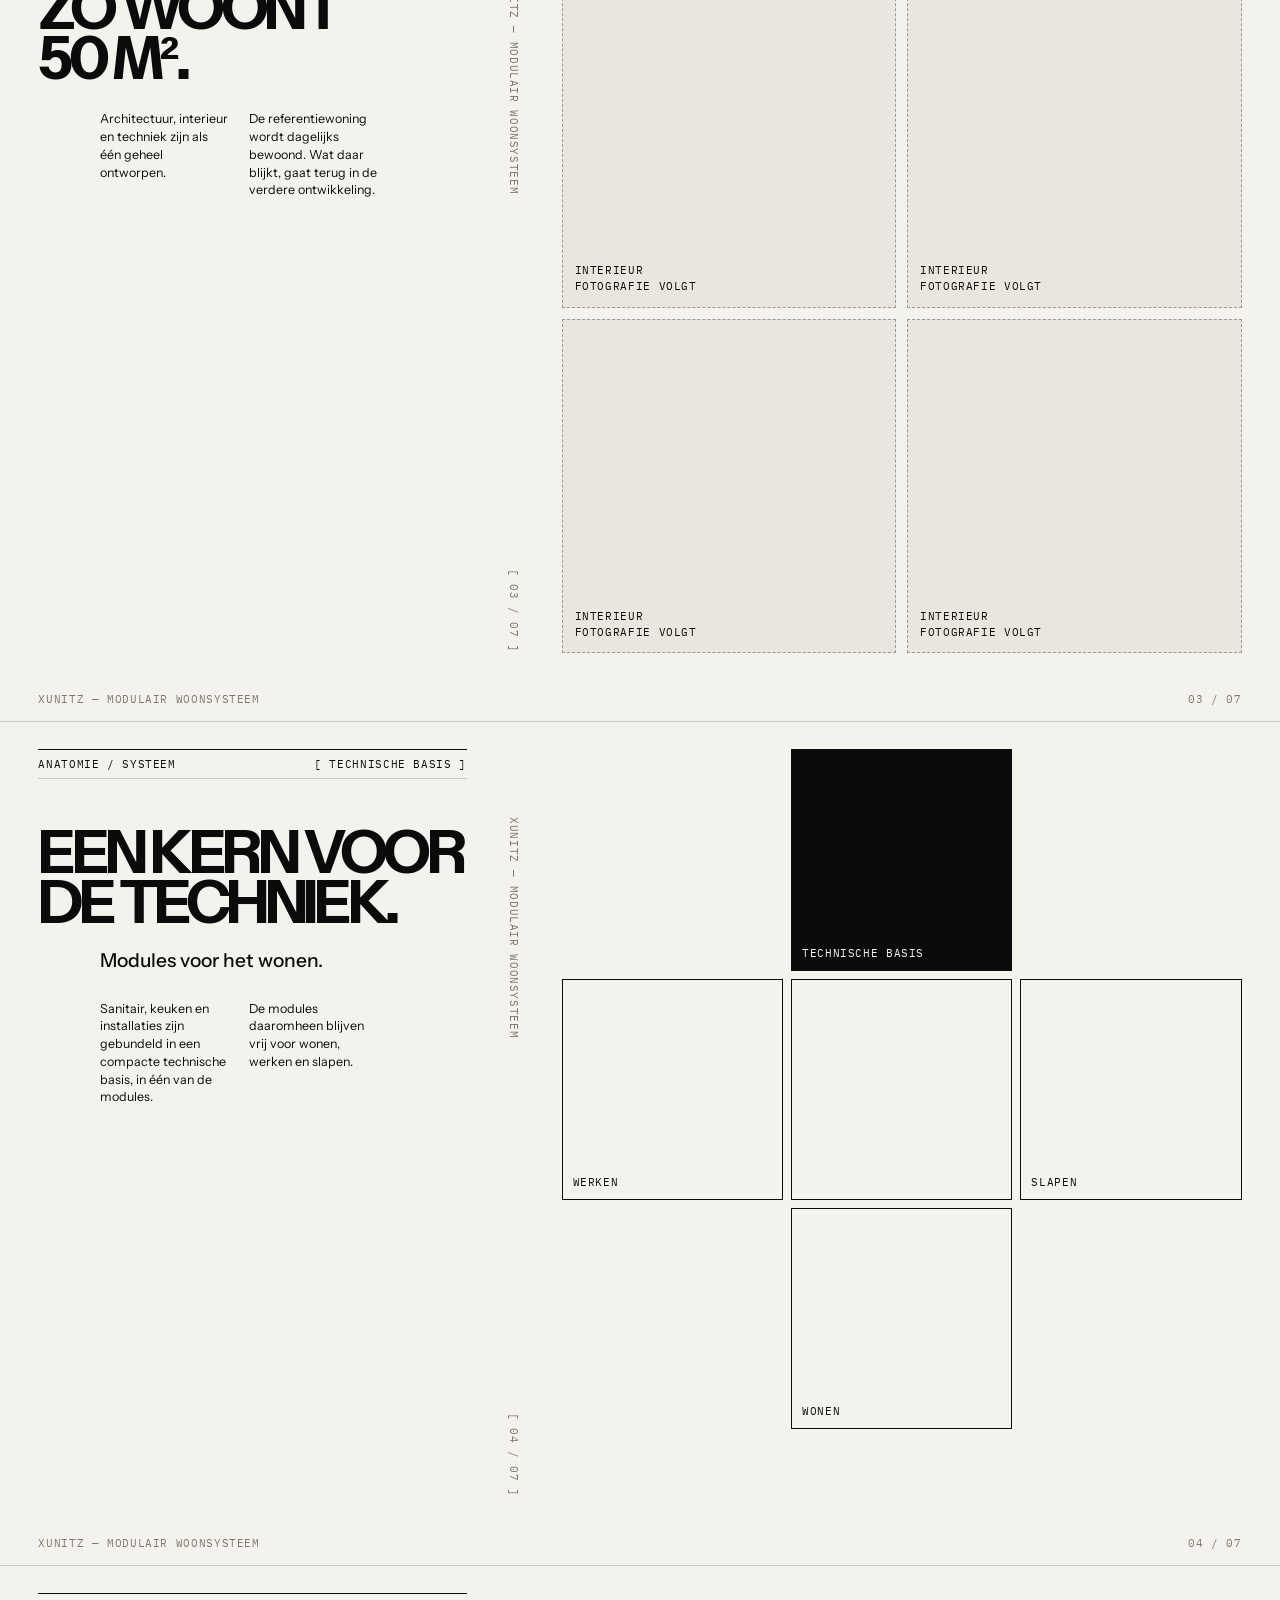
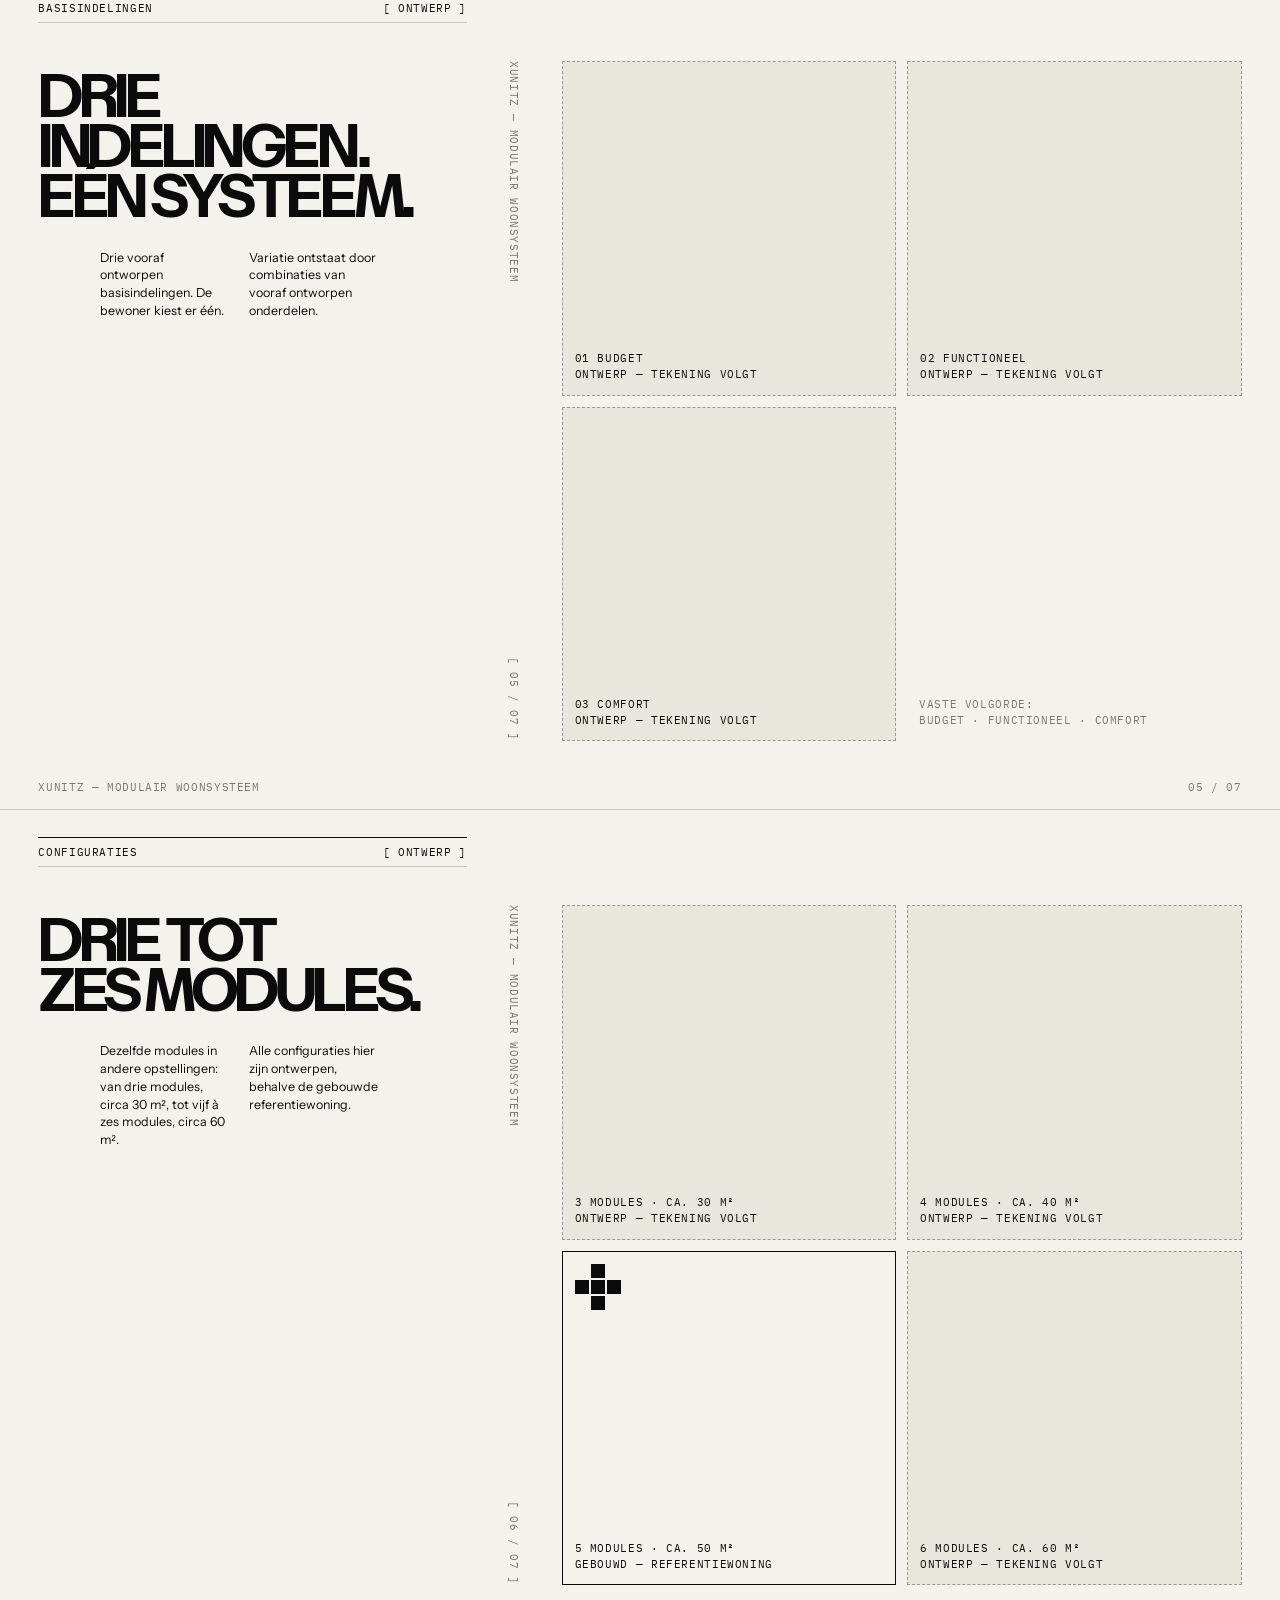
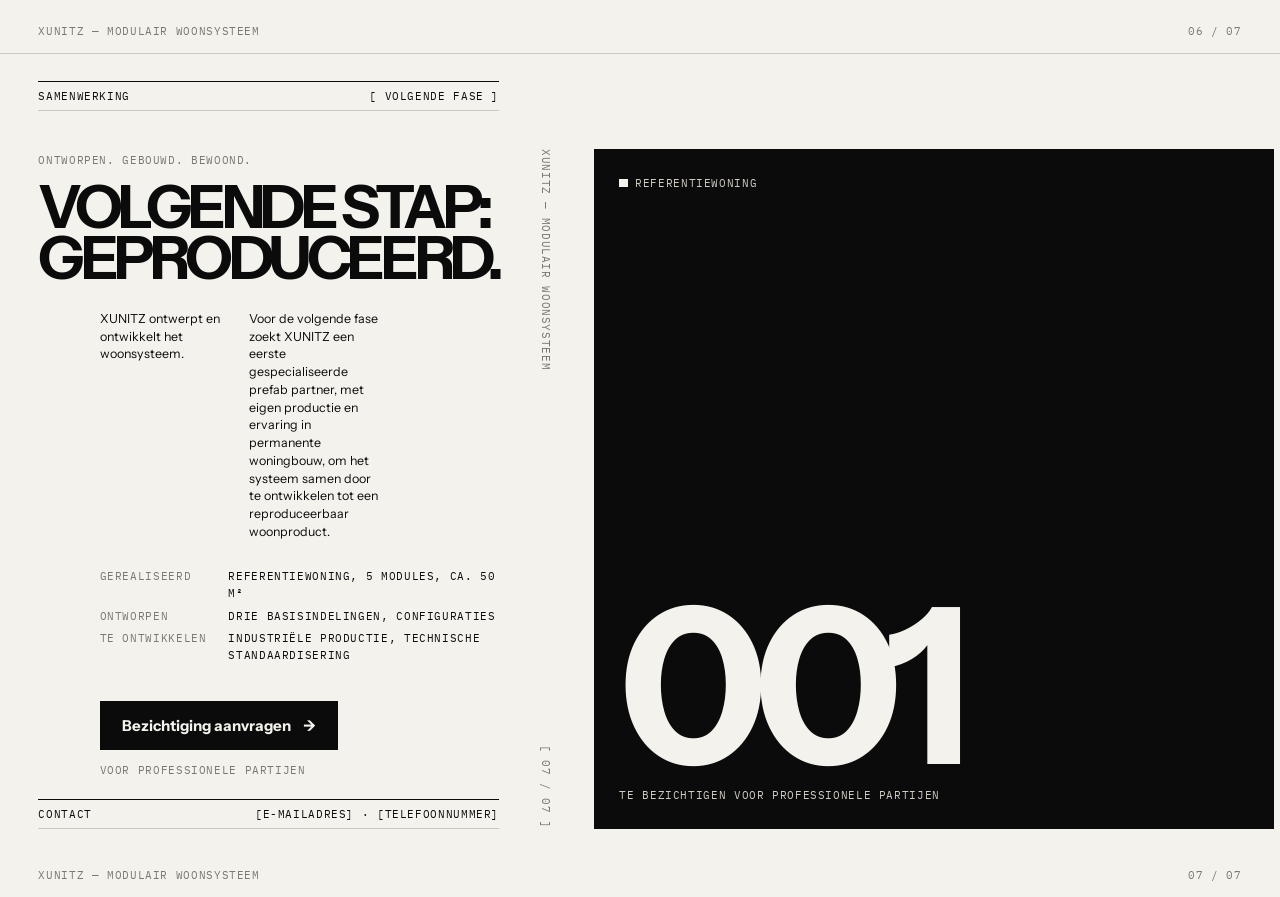
==== commit 8edb381a: "2" ====
--- a/index.html
+++ b/index.html
@@ -6,7 +6,7 @@
 <meta name="viewport" content="width=device-width,initial-scale=1">
 <title>XUNITZ — Compact modulair wonen</title>
 <link rel="stylesheet" href="https://fonts.googleapis.com/css2?family=IBM+Plex+Mono:wght@400;500&family=Instrument+Sans:wght@400;500;700&display=swap">
-<link rel="stylesheet" href="css/style.css?v=20261126-2120">
+<link rel="stylesheet" href="css/style.css?v=20261126-2315">
 </head>
 <body>
 <main>
@@ -17,7 +17,7 @@
 <section class="opening" id="woning" aria-label="Woning">
 <div class="o-raster" aria-hidden="true"></div>
 <div class="o-r o-top">
-  <div class="o-p o-logo"><svg class="o-merk" viewBox="0 0 300 50" role="img" aria-label="XUNITZ"><g class="o-merk-vlak"><polygon points="17.93,10.86 25.00,17.93 32.07,10.86 39.14,17.93 32.07,25.00 39.14,32.07 32.07,39.14 25.00,32.07 17.93,39.14 10.86,32.07 17.93,25.00 10.86,17.93"/><rect x="50" y="10" width="10" height="10"/><rect x="50" y="20" width="10" height="10"/><rect x="50" y="30" width="10" height="10"/><rect x="60" y="30" width="10" height="10"/><rect x="70" y="10" width="10" height="10"/><rect x="70" y="20" width="10" height="10"/><rect x="70" y="30" width="10" height="10"/><rect x="90" y="10" width="10" height="10"/><rect x="90" y="20" width="10" height="10"/><rect x="90" y="30" width="10" height="10"/><rect x="100" y="10" width="10" height="10"/><rect x="110" y="10" width="10" height="10"/><rect x="110" y="20" width="10" height="10"/><rect x="110" y="30" width="10" height="10"/><rect x="130" y="10" width="10" height="10"/><rect x="130" y="20" width="10" height="10"/><rect x="130" y="30" width="10" height="10"/><rect x="150" y="10" width="10" height="10"/><rect x="160" y="10" width="10" height="10"/><rect x="160" y="20" width="10" height="10"/><rect x="160" y="30" width="10" height="10"/><rect x="170" y="10" width="10" height="10"/><rect x="190" y="10" width="10" height="10"/><rect x="200" y="10" width="10" height="10"/><rect x="200" y="20" width="10" height="10"/><rect x="200" y="30" width="10" height="10"/><rect x="210" y="30" width="10" height="10"/></g><g class="o-merk-lijn"><polygon points="17.93,10.86 25.00,17.93 32.07,10.86 39.14,17.93 32.07,25.00 39.14,32.07 32.07,39.14 25.00,32.07 17.93,39.14 10.86,32.07 17.93,25.00 10.86,17.93"/><path d="M50 10H60M50 10V20M60 10V20M50 20V30M60 20V30M50 40H60M50 30V40M60 30H70M60 40H70M70 10H80M70 10V20M80 10V20M70 20V30M80 20V30M70 40H80M80 30V40M90 10H100M90 10V20M90 20V30M100 20V30M90 40H100M90 30V40M100 30V40M100 10H110M100 20H110M110 10H120M120 10V20M110 20V30M120 20V30M110 40H120M110 30V40M120 30V40M130 10H140M130 10V20M140 10V20M130 20V30M140 20V30M130 40H140M130 30V40M140 30V40M150 10H160M150 20H160M150 10V20M160 10H170M160 20V30M170 20V30M160 40H170M160 30V40M170 30V40M170 10H180M170 20H180M180 10V20M190 10H200M190 20H200M190 10V20M200 10H210M210 10V20M200 20V30M210 20V30M200 40H210M200 30V40M210 30H220M210 40H220M220 30V40"/></g></svg></div>
+  <div class="o-p o-logo"><svg class="o-merk" viewBox="0 0 250 50" role="img" aria-label="XUNITZ"><g class="o-merk-vlak"><polygon points="17.93,10.86 25.00,17.93 32.07,10.86 39.14,17.93 32.07,25.00 39.14,32.07 32.07,39.14 25.00,32.07 17.93,39.14 10.86,32.07 17.93,25.00 10.86,17.93"/><rect x="50" y="10" width="10" height="10"/><rect x="50" y="20" width="10" height="10"/><rect x="50" y="30" width="10" height="10"/><rect x="60" y="30" width="10" height="10"/><rect x="70" y="10" width="10" height="10"/><rect x="70" y="20" width="10" height="10"/><rect x="70" y="30" width="10" height="10"/><rect x="90" y="10" width="10" height="10"/><rect x="90" y="20" width="10" height="10"/><rect x="90" y="30" width="10" height="10"/><rect x="100" y="10" width="10" height="10"/><rect x="110" y="10" width="10" height="10"/><rect x="110" y="20" width="10" height="10"/><rect x="110" y="30" width="10" height="10"/><rect x="130" y="10" width="10" height="10"/><rect x="130" y="20" width="10" height="10"/><rect x="130" y="30" width="10" height="10"/><rect x="150" y="10" width="10" height="10"/><rect x="160" y="10" width="10" height="10"/><rect x="160" y="20" width="10" height="10"/><rect x="160" y="30" width="10" height="10"/><rect x="170" y="10" width="10" height="10"/><rect x="190" y="10" width="10" height="10"/><rect x="200" y="10" width="10" height="10"/><rect x="200" y="20" width="10" height="10"/><rect x="200" y="30" width="10" height="10"/><rect x="210" y="30" width="10" height="10"/></g><g class="o-merk-lijn"><polygon points="17.93,10.86 25.00,17.93 32.07,10.86 39.14,17.93 32.07,25.00 39.14,32.07 32.07,39.14 25.00,32.07 17.93,39.14 10.86,32.07 17.93,25.00 10.86,17.93"/><path d="M50 10H60M50 10V20M60 10V20M50 20V30M60 20V30M50 40H60M50 30V40M60 30H70M60 40H70M70 10H80M70 10V20M80 10V20M70 20V30M80 20V30M70 40H80M80 30V40M90 10H100M90 10V20M90 20V30M100 20V30M90 40H100M90 30V40M100 30V40M100 10H110M100 20H110M110 10H120M120 10V20M110 20V30M120 20V30M110 40H120M110 30V40M120 30V40M130 10H140M130 10V20M140 10V20M130 20V30M140 20V30M130 40H140M130 30V40M140 30V40M150 10H160M150 20H160M150 10V20M160 10H170M160 20V30M170 20V30M160 40H170M160 30V40M170 30V40M170 10H180M170 20H180M180 10V20M190 10H200M190 20H200M190 10V20M200 10H210M210 10V20M200 20V30M210 20V30M200 40H210M200 30V40M210 30H220M210 40H220M220 30V40"/></g></svg></div>
   <a class="o-p o-menu o-m1" href="#systeem"><span class="mono mute">02</span><b>Systeem</b></a>
   <a class="o-p o-menu o-m2" href="#indelingen"><span class="mono mute">05</span><b>Indelingen</b></a>
   <a class="o-p o-menu o-m3" href="#contact"><span class="mono mute">07</span><b>Contact</b></a>
--- a/css/style.css
+++ b/css/style.css
@@ -142,7 +142,7 @@
 .o-kop span{display:block}
 .o-logo{grid-column:1 / 4;grid-row:1;margin:0;padding:0;display:block}
 /* logo opgebouwd uit cellen van 1/10 vak: letters 3 cellen hoog, 1 cel tussenruimte (proef; img/logo.svg blijft ongewijzigd) */
-.o-merk{display:block;width:100%;height:100%}
+.o-merk{display:block;width:calc(var(--q) * 2.5);height:100%}
 .o-merk-vlak *{fill:var(--paper);stroke:none}
 .o-merk-lijn *{fill:none;stroke:var(--ink);stroke-width:1.6px;vector-effect:non-scaling-stroke;stroke-linecap:square;stroke-linejoin:miter}
 /* menuvak = 2 kleine vakken naast elkaar: cijfer en woord in het linker vak */
@@ -238,7 +238,7 @@
     /* 5 rij 1, vak 4: kwart vakken (tussenlijnen) */
     repeating-linear-gradient(to right,transparent 0 calc(var(--q) / 4),var(--l) calc(var(--q) / 4) calc(var(--q) / 4 + 1px),transparent calc(var(--q) / 4 + 1px) calc(var(--q) / 2)),
     linear-gradient(to bottom,transparent calc(var(--q) / 4),var(--l) calc(var(--q) / 4) calc(var(--q) / 4 + 1px),transparent calc(var(--q) / 4 + 1px)),
-    /* 6 rij 1, vak 1–3 (logovak): tiende vakken (tussenlijnen) */
+    /* 6 rij 1, logovak 2,5 vak: tiende vakken (tussenlijnen); daarna vierkantjes van een half vak */
     repeating-linear-gradient(to right,transparent 0 calc(var(--q) / 10),var(--l) calc(var(--q) * 0.1) calc(var(--q) * 0.1 + 1px),transparent calc(var(--q) * 0.1 + 1px) calc(var(--q) * 0.2),var(--l) calc(var(--q) * 0.2) calc(var(--q) * 0.2 + 1px),transparent calc(var(--q) * 0.2 + 1px) calc(var(--q) * 0.3),var(--l) calc(var(--q) * 0.3) calc(var(--q) * 0.3 + 1px),transparent calc(var(--q) * 0.3 + 1px) calc(var(--q) * 0.4),var(--l) calc(var(--q) * 0.4) calc(var(--q) * 0.4 + 1px),transparent calc(var(--q) * 0.4 + 1px) calc(var(--q) / 2)),
     repeating-linear-gradient(to bottom,transparent 0 calc(var(--q) / 10),var(--l) calc(var(--q) * 0.1) calc(var(--q) * 0.1 + 1px),transparent calc(var(--q) * 0.1 + 1px) calc(var(--q) * 0.2),var(--l) calc(var(--q) * 0.2) calc(var(--q) * 0.2 + 1px),transparent calc(var(--q) * 0.2 + 1px) calc(var(--q) * 0.3),var(--l) calc(var(--q) * 0.3) calc(var(--q) * 0.3 + 1px),transparent calc(var(--q) * 0.3 + 1px) calc(var(--q) * 0.4),var(--l) calc(var(--q) * 0.4) calc(var(--q) * 0.4 + 1px),transparent calc(var(--q) * 0.4 + 1px) calc(var(--q) / 2));
   background-repeat:no-repeat;
@@ -247,8 +247,8 @@
     100% calc(100% - var(--y0)),
     100% 1px,
     calc(100% - var(--pad)) calc(var(--q) * .5),
-    var(--q) calc(var(--q) * .5),var(--q) calc(var(--q) * .5),
-    calc(var(--q) * 3) calc(var(--q) * .5),calc(var(--q) * 3) calc(var(--q) * .5);
+    0 0,0 0,
+    calc(var(--q) * 2.5) calc(var(--q) * .5),calc(var(--q) * 2.5) calc(var(--q) * .5);
   background-position:
     var(--pad) 0,
     0 var(--y0),
@@ -267,7 +267,7 @@
     linear-gradient(to bottom,transparent calc(var(--q) / 4),var(--l) calc(var(--q) / 4) calc(var(--q) / 4 + 1px),transparent calc(var(--q) / 4 + 1px)),
     repeating-linear-gradient(to right,transparent 0 calc(var(--q) / 10),var(--l) calc(var(--q) * 0.1) calc(var(--q) * 0.1 + 1px),transparent calc(var(--q) * 0.1 + 1px) calc(var(--q) * 0.2),var(--l) calc(var(--q) * 0.2) calc(var(--q) * 0.2 + 1px),transparent calc(var(--q) * 0.2 + 1px) calc(var(--q) * 0.3),var(--l) calc(var(--q) * 0.3) calc(var(--q) * 0.3 + 1px),transparent calc(var(--q) * 0.3 + 1px) calc(var(--q) * 0.4),var(--l) calc(var(--q) * 0.4) calc(var(--q) * 0.4 + 1px),transparent calc(var(--q) * 0.4 + 1px) calc(var(--q) / 2)),
     repeating-linear-gradient(to bottom,transparent 0 calc(var(--q) / 10),var(--l) calc(var(--q) * 0.1) calc(var(--q) * 0.1 + 1px),transparent calc(var(--q) * 0.1 + 1px) calc(var(--q) * 0.2),var(--l) calc(var(--q) * 0.2) calc(var(--q) * 0.2 + 1px),transparent calc(var(--q) * 0.2 + 1px) calc(var(--q) * 0.3),var(--l) calc(var(--q) * 0.3) calc(var(--q) * 0.3 + 1px),transparent calc(var(--q) * 0.3 + 1px) calc(var(--q) * 0.4),var(--l) calc(var(--q) * 0.4) calc(var(--q) * 0.4 + 1px),transparent calc(var(--q) * 0.4 + 1px) calc(var(--q) / 2));
-    background-size:calc(100% - var(--pad)) 100%,100% 100%,100% var(--q),calc(100% - var(--pad)) calc(var(--q) * .5),var(--q) calc(var(--q) * .5),var(--q) calc(var(--q) * .5),calc(var(--q) * 3) calc(var(--q) * .5),calc(var(--q) * 3) calc(var(--q) * .5);
+    background-size:calc(100% - var(--pad)) 100%,100% 100%,100% var(--q),calc(100% - var(--pad)) calc(var(--q) * .5),0 0,0 0,calc(var(--q) * 2.5) calc(var(--q) * .5),calc(var(--q) * 2.5) calc(var(--q) * .5);
     background-position:var(--pad) 0,0 var(--y0),0 0,var(--pad) 0,calc(var(--pad) + var(--q) * 3) 0,calc(var(--pad) + var(--q) * 3) 0,var(--pad) 0,var(--pad) 0}
 }
 
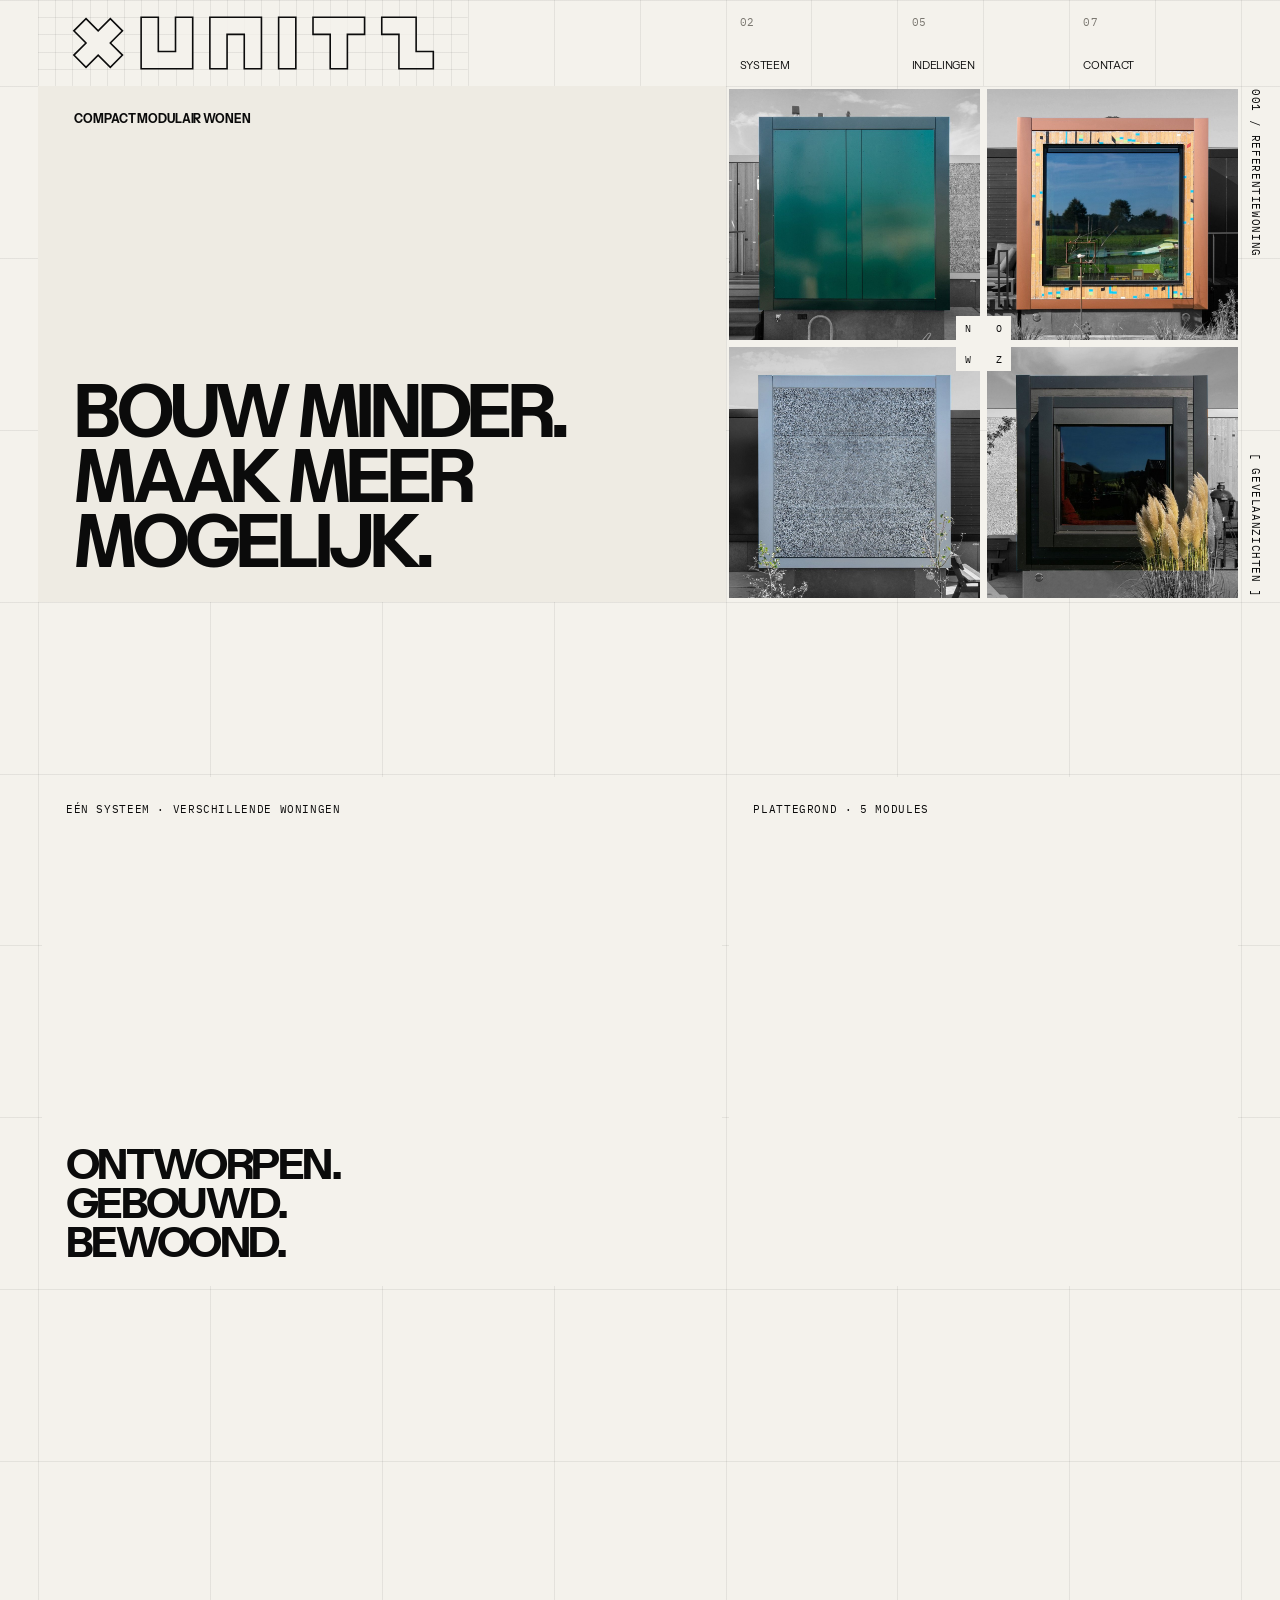
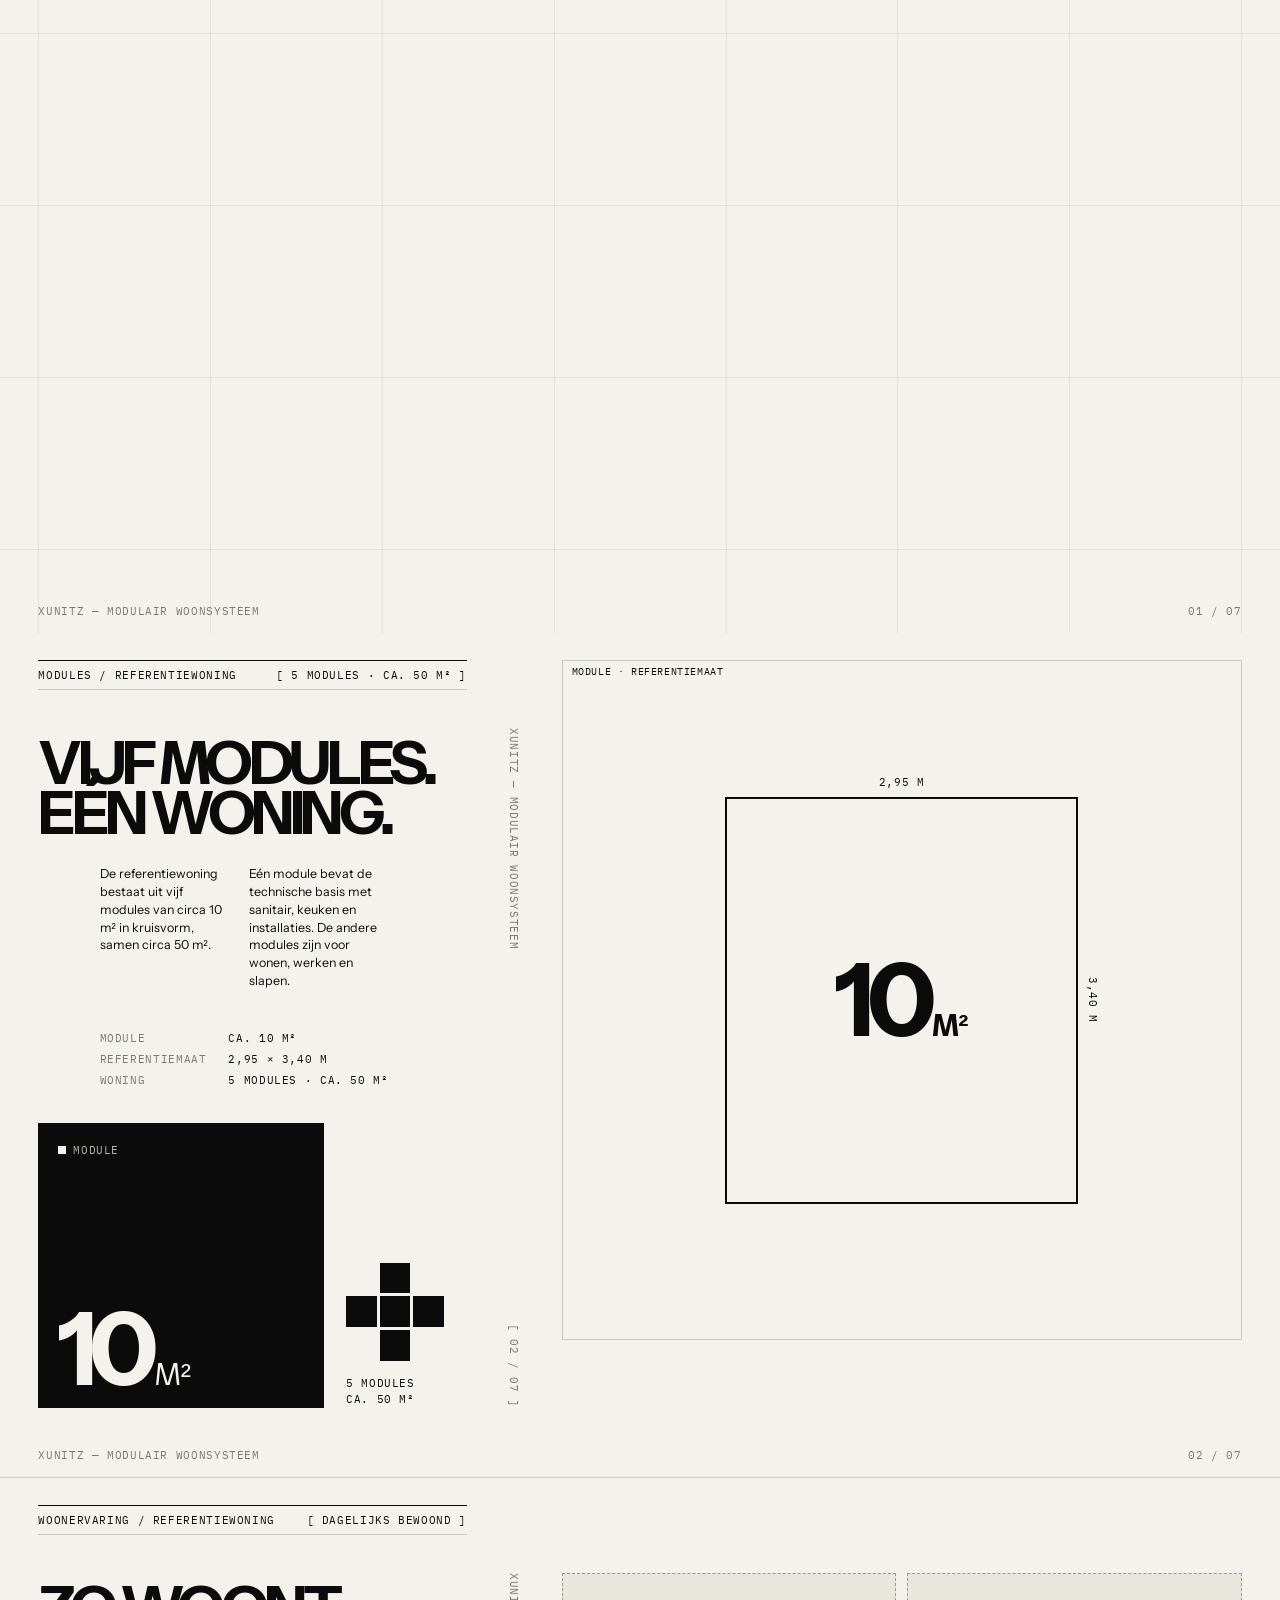
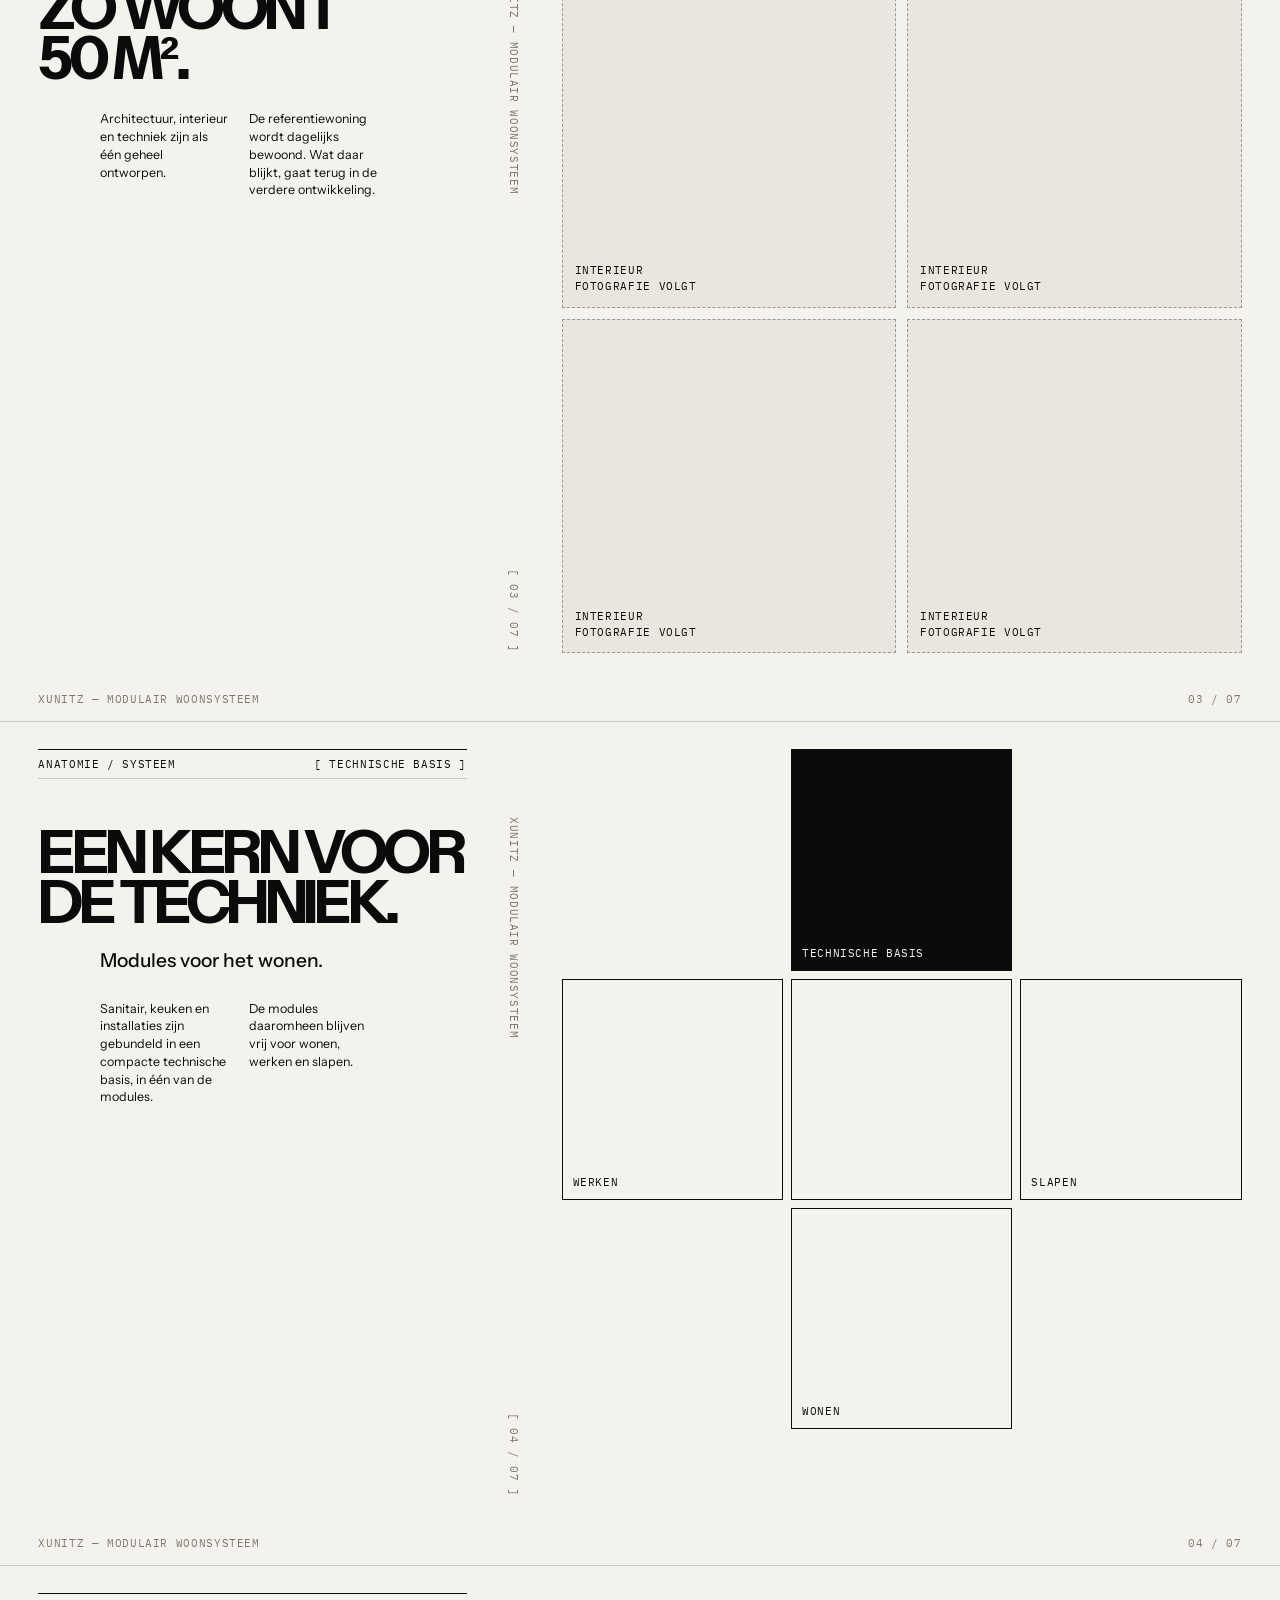
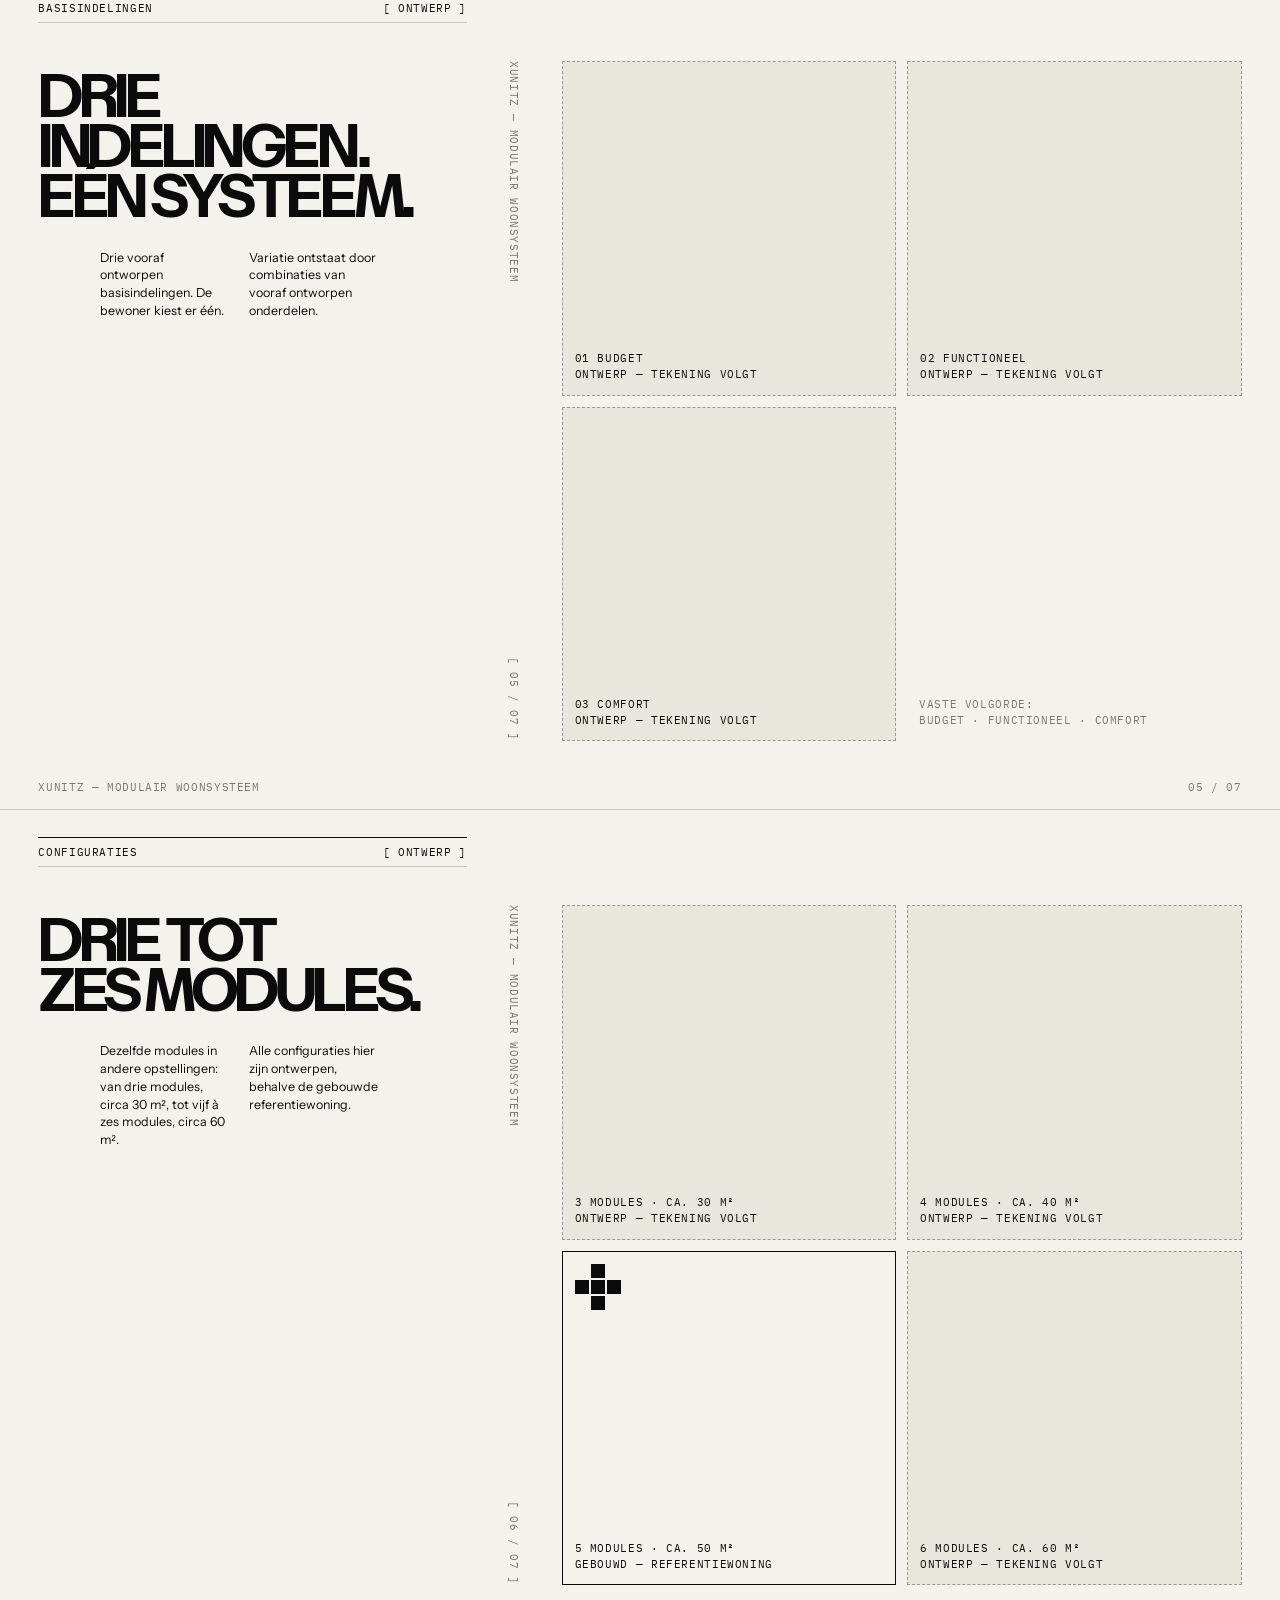
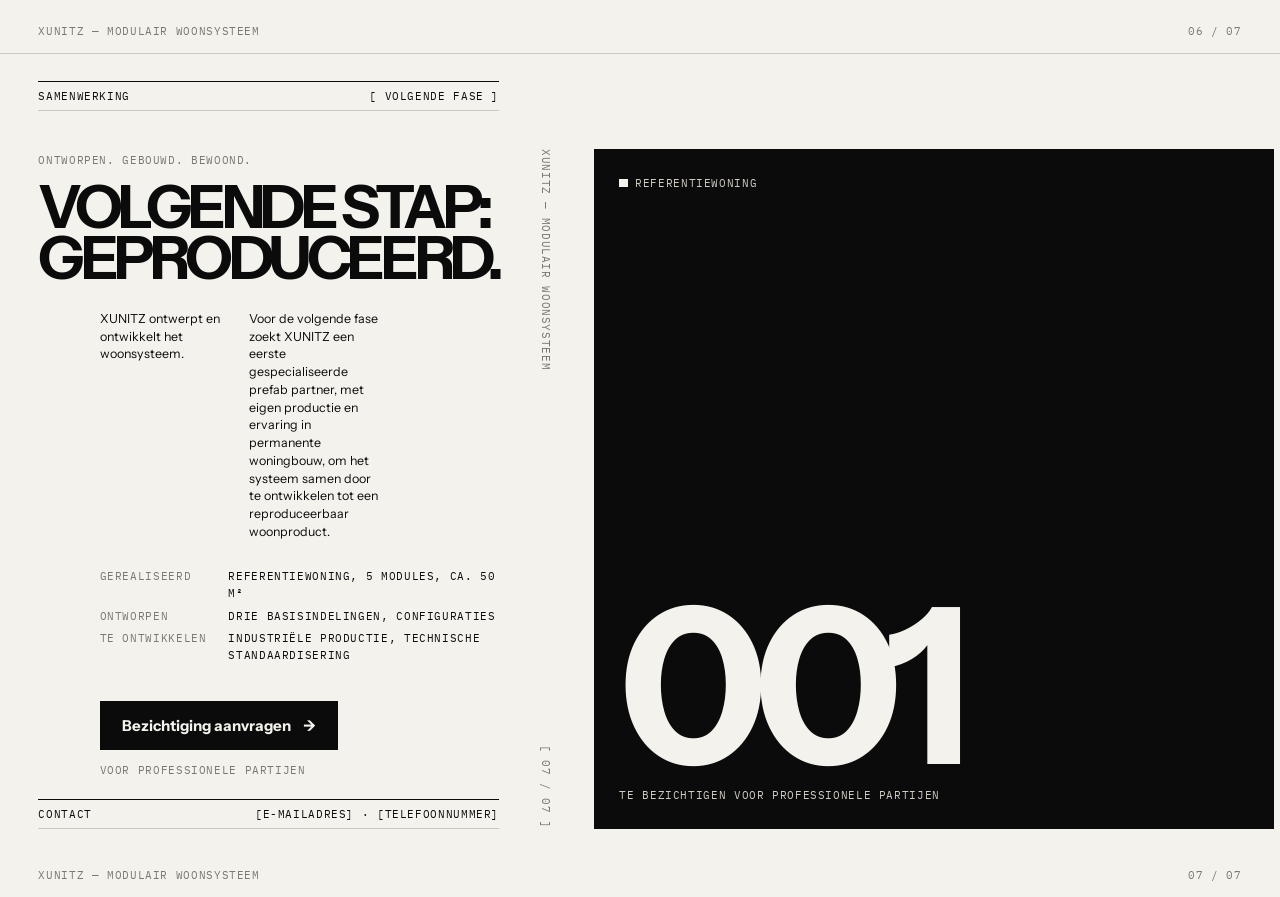
==== commit 8b36b956: "2" ====
--- a/index.html
+++ b/index.html
@@ -6,7 +6,7 @@
 <meta name="viewport" content="width=device-width,initial-scale=1">
 <title>XUNITZ — Compact modulair wonen</title>
 <link rel="stylesheet" href="https://fonts.googleapis.com/css2?family=IBM+Plex+Mono:wght@400;500&family=Instrument+Sans:wght@400;500;700&display=swap">
-<link rel="stylesheet" href="css/style.css?v=20261126-2315">
+<link rel="stylesheet" href="css/style.css?v=20261126-2340">
 </head>
 <body>
 <main>
@@ -17,7 +17,7 @@
 <section class="opening" id="woning" aria-label="Woning">
 <div class="o-raster" aria-hidden="true"></div>
 <div class="o-r o-top">
-  <div class="o-p o-logo"><svg class="o-merk" viewBox="0 0 250 50" role="img" aria-label="XUNITZ"><g class="o-merk-vlak"><polygon points="17.93,10.86 25.00,17.93 32.07,10.86 39.14,17.93 32.07,25.00 39.14,32.07 32.07,39.14 25.00,32.07 17.93,39.14 10.86,32.07 17.93,25.00 10.86,17.93"/><rect x="50" y="10" width="10" height="10"/><rect x="50" y="20" width="10" height="10"/><rect x="50" y="30" width="10" height="10"/><rect x="60" y="30" width="10" height="10"/><rect x="70" y="10" width="10" height="10"/><rect x="70" y="20" width="10" height="10"/><rect x="70" y="30" width="10" height="10"/><rect x="90" y="10" width="10" height="10"/><rect x="90" y="20" width="10" height="10"/><rect x="90" y="30" width="10" height="10"/><rect x="100" y="10" width="10" height="10"/><rect x="110" y="10" width="10" height="10"/><rect x="110" y="20" width="10" height="10"/><rect x="110" y="30" width="10" height="10"/><rect x="130" y="10" width="10" height="10"/><rect x="130" y="20" width="10" height="10"/><rect x="130" y="30" width="10" height="10"/><rect x="150" y="10" width="10" height="10"/><rect x="160" y="10" width="10" height="10"/><rect x="160" y="20" width="10" height="10"/><rect x="160" y="30" width="10" height="10"/><rect x="170" y="10" width="10" height="10"/><rect x="190" y="10" width="10" height="10"/><rect x="200" y="10" width="10" height="10"/><rect x="200" y="20" width="10" height="10"/><rect x="200" y="30" width="10" height="10"/><rect x="210" y="30" width="10" height="10"/></g><g class="o-merk-lijn"><polygon points="17.93,10.86 25.00,17.93 32.07,10.86 39.14,17.93 32.07,25.00 39.14,32.07 32.07,39.14 25.00,32.07 17.93,39.14 10.86,32.07 17.93,25.00 10.86,17.93"/><path d="M50 10H60M50 10V20M60 10V20M50 20V30M60 20V30M50 40H60M50 30V40M60 30H70M60 40H70M70 10H80M70 10V20M80 10V20M70 20V30M80 20V30M70 40H80M80 30V40M90 10H100M90 10V20M90 20V30M100 20V30M90 40H100M90 30V40M100 30V40M100 10H110M100 20H110M110 10H120M120 10V20M110 20V30M120 20V30M110 40H120M110 30V40M120 30V40M130 10H140M130 10V20M140 10V20M130 20V30M140 20V30M130 40H140M130 30V40M140 30V40M150 10H160M150 20H160M150 10V20M160 10H170M160 20V30M170 20V30M160 40H170M160 30V40M170 30V40M170 10H180M170 20H180M180 10V20M190 10H200M190 20H200M190 10V20M200 10H210M210 10V20M200 20V30M210 20V30M200 40H210M200 30V40M210 30H220M210 40H220M220 30V40"/></g></svg></div>
+  <div class="o-p o-logo"><svg class="o-merk" viewBox="0 0 250 50" role="img" aria-label="XUNITZ"><g transform="translate(10 0)"><g class="o-merk-vlak"><polygon points="17.93,10.86 25.00,17.93 32.07,10.86 39.14,17.93 32.07,25.00 39.14,32.07 32.07,39.14 25.00,32.07 17.93,39.14 10.86,32.07 17.93,25.00 10.86,17.93"/><rect x="50" y="10" width="10" height="10"/><rect x="50" y="20" width="10" height="10"/><rect x="50" y="30" width="10" height="10"/><rect x="60" y="30" width="10" height="10"/><rect x="70" y="10" width="10" height="10"/><rect x="70" y="20" width="10" height="10"/><rect x="70" y="30" width="10" height="10"/><rect x="90" y="10" width="10" height="10"/><rect x="90" y="20" width="10" height="10"/><rect x="90" y="30" width="10" height="10"/><rect x="100" y="10" width="10" height="10"/><rect x="110" y="10" width="10" height="10"/><rect x="110" y="20" width="10" height="10"/><rect x="110" y="30" width="10" height="10"/><rect x="130" y="10" width="10" height="10"/><rect x="130" y="20" width="10" height="10"/><rect x="130" y="30" width="10" height="10"/><rect x="150" y="10" width="10" height="10"/><rect x="160" y="10" width="10" height="10"/><rect x="160" y="20" width="10" height="10"/><rect x="160" y="30" width="10" height="10"/><rect x="170" y="10" width="10" height="10"/><rect x="190" y="10" width="10" height="10"/><rect x="200" y="10" width="10" height="10"/><rect x="200" y="20" width="10" height="10"/><rect x="200" y="30" width="10" height="10"/><rect x="210" y="30" width="10" height="10"/></g><g class="o-merk-lijn"><polygon points="17.93,10.86 25.00,17.93 32.07,10.86 39.14,17.93 32.07,25.00 39.14,32.07 32.07,39.14 25.00,32.07 17.93,39.14 10.86,32.07 17.93,25.00 10.86,17.93"/><path d="M50 10H60M50 10V20M60 10V20M50 20V30M60 20V30M50 40H60M50 30V40M60 30H70M60 40H70M70 10H80M70 10V20M80 10V20M70 20V30M80 20V30M70 40H80M80 30V40M90 10H100M90 10V20M90 20V30M100 20V30M90 40H100M90 30V40M100 30V40M100 10H110M100 20H110M110 10H120M120 10V20M110 20V30M120 20V30M110 40H120M110 30V40M120 30V40M130 10H140M130 10V20M140 10V20M130 20V30M140 20V30M130 40H140M130 30V40M140 30V40M150 10H160M150 20H160M150 10V20M160 10H170M160 20V30M170 20V30M160 40H170M160 30V40M170 30V40M170 10H180M170 20H180M180 10V20M190 10H200M190 20H200M190 10V20M200 10H210M210 10V20M200 20V30M210 20V30M200 40H210M200 30V40M210 30H220M210 40H220M220 30V40"/></g></g></svg></div>
   <a class="o-p o-menu o-m1" href="#systeem"><span class="mono mute">02</span><b>Systeem</b></a>
   <a class="o-p o-menu o-m2" href="#indelingen"><span class="mono mute">05</span><b>Indelingen</b></a>
   <a class="o-p o-menu o-m3" href="#contact"><span class="mono mute">07</span><b>Contact</b></a>
@@ -32,7 +32,7 @@
     <button class="o-gevel" type="button" data-groot="img/gevels/west.jpg" data-naam="Westgevel"><img src="img/west.jpg" alt="Westgevel: grijs gevelpaneel in een lichtblauw kader"><img class="o-kleur" src="img/gevels/west-vk.jpg" alt="" aria-hidden="true"><span class="o-l o-l-w mono" aria-hidden="true">W</span></button>
     <button class="o-gevel" type="button" data-groot="img/gevels/zuid.jpg" data-naam="Zuidgevel"><img src="img/zuid.jpg" alt="Zuidgevel: raam in een zwart kader"><img class="o-kleur" src="img/gevels/zuid-vk.jpg" alt="" aria-hidden="true"><span class="o-l o-l-z mono" aria-hidden="true">Z</span></button>
   </div>
-  <div class="o-strip mono"><span>001 / Referentiewoning</span><span>[ Gebouwd ]</span></div>
+  <div class="o-strip mono"><span>001 / Referentiewoning</span><span>[ Gevelaanzichten ]</span></div>
 </div>
 <div class="o-scroll" id="o-stappen">
   <div class="o-plak o-r">
--- a/css/style.css
+++ b/css/style.css
@@ -152,20 +152,23 @@
 .o-menu b{grid-column:1;grid-row:1;align-self:end;white-space:nowrap;font-family:var(--display);font-weight:400;font-size:calc(var(--q) * .063);letter-spacing:-.03em;text-transform:uppercase}
 .o-menu:hover{background:var(--ink);color:var(--paper)}
 .o-m1{grid-column:5}.o-m2{grid-column:6}.o-m3{grid-column:7}
-.o-t1{grid-column:1 / 5;grid-row:2 / 5;margin:0;background:#eeebe3;padding:calc(var(--q) * .14 + var(--g) / 2);display:flex;flex-direction:column;justify-content:space-between}
+.o-t1{grid-column:1 / 5;grid-row:2 / 5;margin:0;background:#eeebe3;padding:calc(var(--q) * .14 + var(--g) / 2);padding-left:calc(var(--q) * .2086); /* tekst begint op de linkerpunt van de X */display:flex;flex-direction:column;justify-content:space-between}
 .o-gevels{grid-column:5 / 8;grid-row:2 / 5;margin:calc(var(--g) / 2);display:grid;grid-template-columns:1fr 1fr;grid-template-rows:1fr 1fr;gap:var(--g)}
 .o-gevel{position:relative;overflow:hidden;background:#d9d7d0;padding:0;border:0;margin:0;cursor:zoom-in;display:block;font:inherit;color:inherit}
 .o-gevel[aria-pressed="true"]{outline:2px solid var(--ink);outline-offset:-2px}
 .o-gevels img{width:100%;height:100%;object-fit:cover;display:block}
 /* letters N O W Z in de hoeken bij het midden van het 2×2-blok */
-.o-l{position:absolute;z-index:1;width:max(22px,calc(var(--q) * .14));aspect-ratio:1;display:flex;align-items:center;justify-content:center;background:var(--ink);color:var(--paper);transition:background .25s,color .25s;font-size:max(10px,calc(var(--q) * .06));line-height:1}
+.o-l{position:absolute;z-index:1;width:max(22px,calc(var(--q) * .14));aspect-ratio:1;display:flex;align-items:center;justify-content:center;background:var(--paper);color:var(--ink);transition:background .25s,color .25s;font-size:max(10px,calc(var(--q) * .06));line-height:1}
 .o-l-n{right:0;bottom:0}.o-l-o{left:0;bottom:0}.o-l-w{right:0;top:0}.o-l-z{left:0;top:0}
 /* originele foto, uitgevuld in het vlak van Bouw minder */
 .o-t1{position:relative}
-.o-groot{position:absolute;inset:0;z-index:2;background:var(--paper)}
+.o-groot{position:absolute;inset:0;z-index:2;background:transparent}
+/* open: vlak doorzichtig, zodat de rasterlijnen langs de foto doorlopen; foto met dezelfde tussenruimte als de gevels */
+.o-t1:has(.o-groot:not([hidden])){background:transparent}
+.o-t1:has(.o-groot:not([hidden]))>*:not(.o-groot){visibility:hidden}
 .o-groot[hidden]{display:none}
-.o-groot img{width:100%;height:100%;object-fit:cover;display:block}
-.o-sluit{position:absolute;top:0;right:0;width:max(36px,calc(var(--q) * .2));aspect-ratio:1;border:0;background:var(--paper);color:var(--ink);font:400 max(18px,calc(var(--q) * .1))/1 var(--sans);cursor:pointer}
+.o-groot img{position:absolute;inset:calc(var(--g) / 2);width:calc(100% - var(--g));height:calc(100% - var(--g));object-fit:cover;display:block}
+.o-sluit{position:absolute;left:calc(var(--g) / 2);bottom:calc(var(--g) / 2);top:auto;right:auto;width:max(22px,calc(var(--q) * .14));aspect-ratio:1;padding:0;border:0;background:var(--paper);color:var(--ink);font:400 max(14px,calc(var(--q) * .08))/1 var(--sans);cursor:pointer}
 .o-sluit:hover{background:var(--ink);color:var(--paper)}
 .o-strip{grid-column:7;grid-row:2 / 5;justify-self:end;margin:calc(var(--g) / 2) 0;writing-mode:vertical-rl;display:flex;justify-content:space-between;white-space:nowrap;transform:translateX(calc(100% + 6px))} /* verticaal langs de gevels, in de marge */
 /* tweede scherm: half vak ruimte na de strip, daarna 3 scrollstappen */
@@ -276,7 +279,7 @@
 .o-gevel img:first-child{transition:transform .45s ease}
 @media (hover:hover){
   .o-gevel:hover .o-kleur,.o-gevel:focus-visible .o-kleur{opacity:1}
-  .o-gevel:hover .o-l,.o-gevel:focus-visible .o-l{background:var(--paper);color:var(--ink)}
+  .o-gevel:hover .o-l,.o-gevel:focus-visible .o-l{background:var(--ink);color:var(--paper)}
 }
 /* aanraakscherm: kort inkleuren bij aantikken */
 .o-gevel:active .o-kleur{opacity:1}
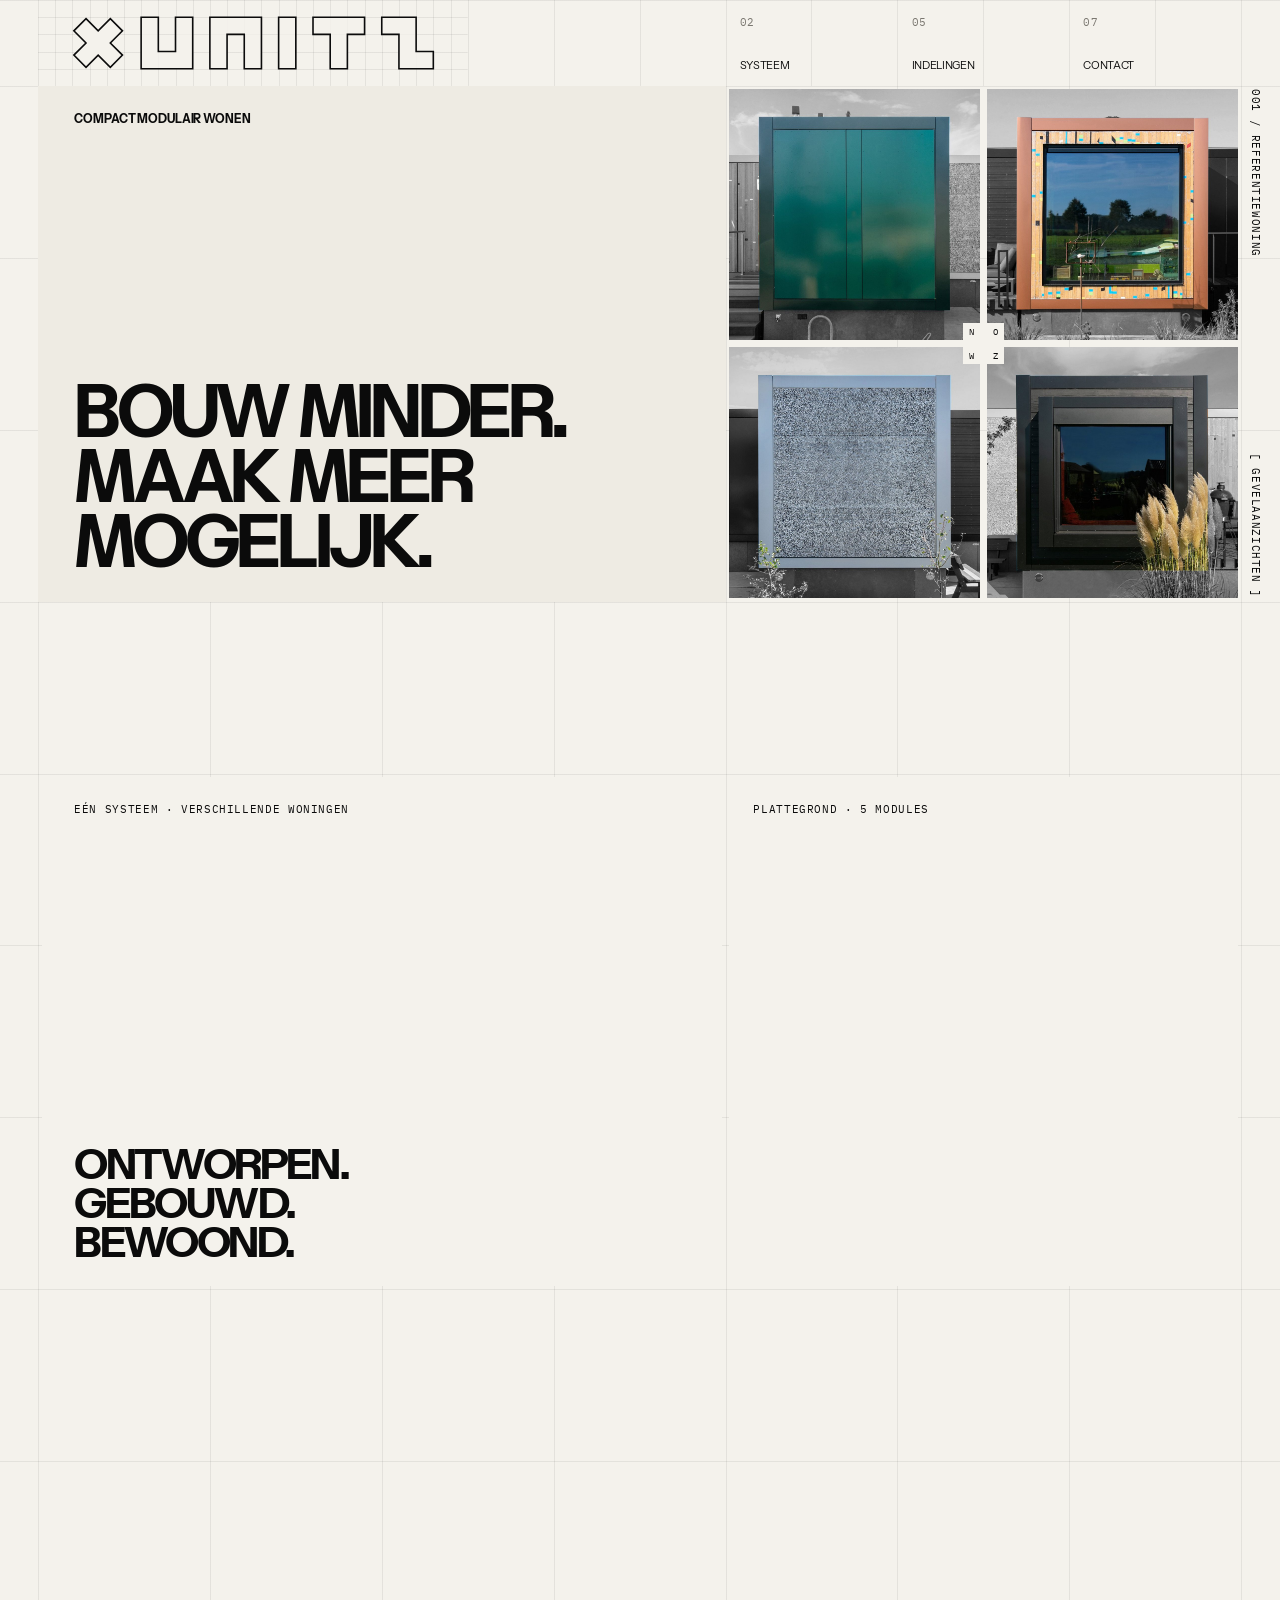
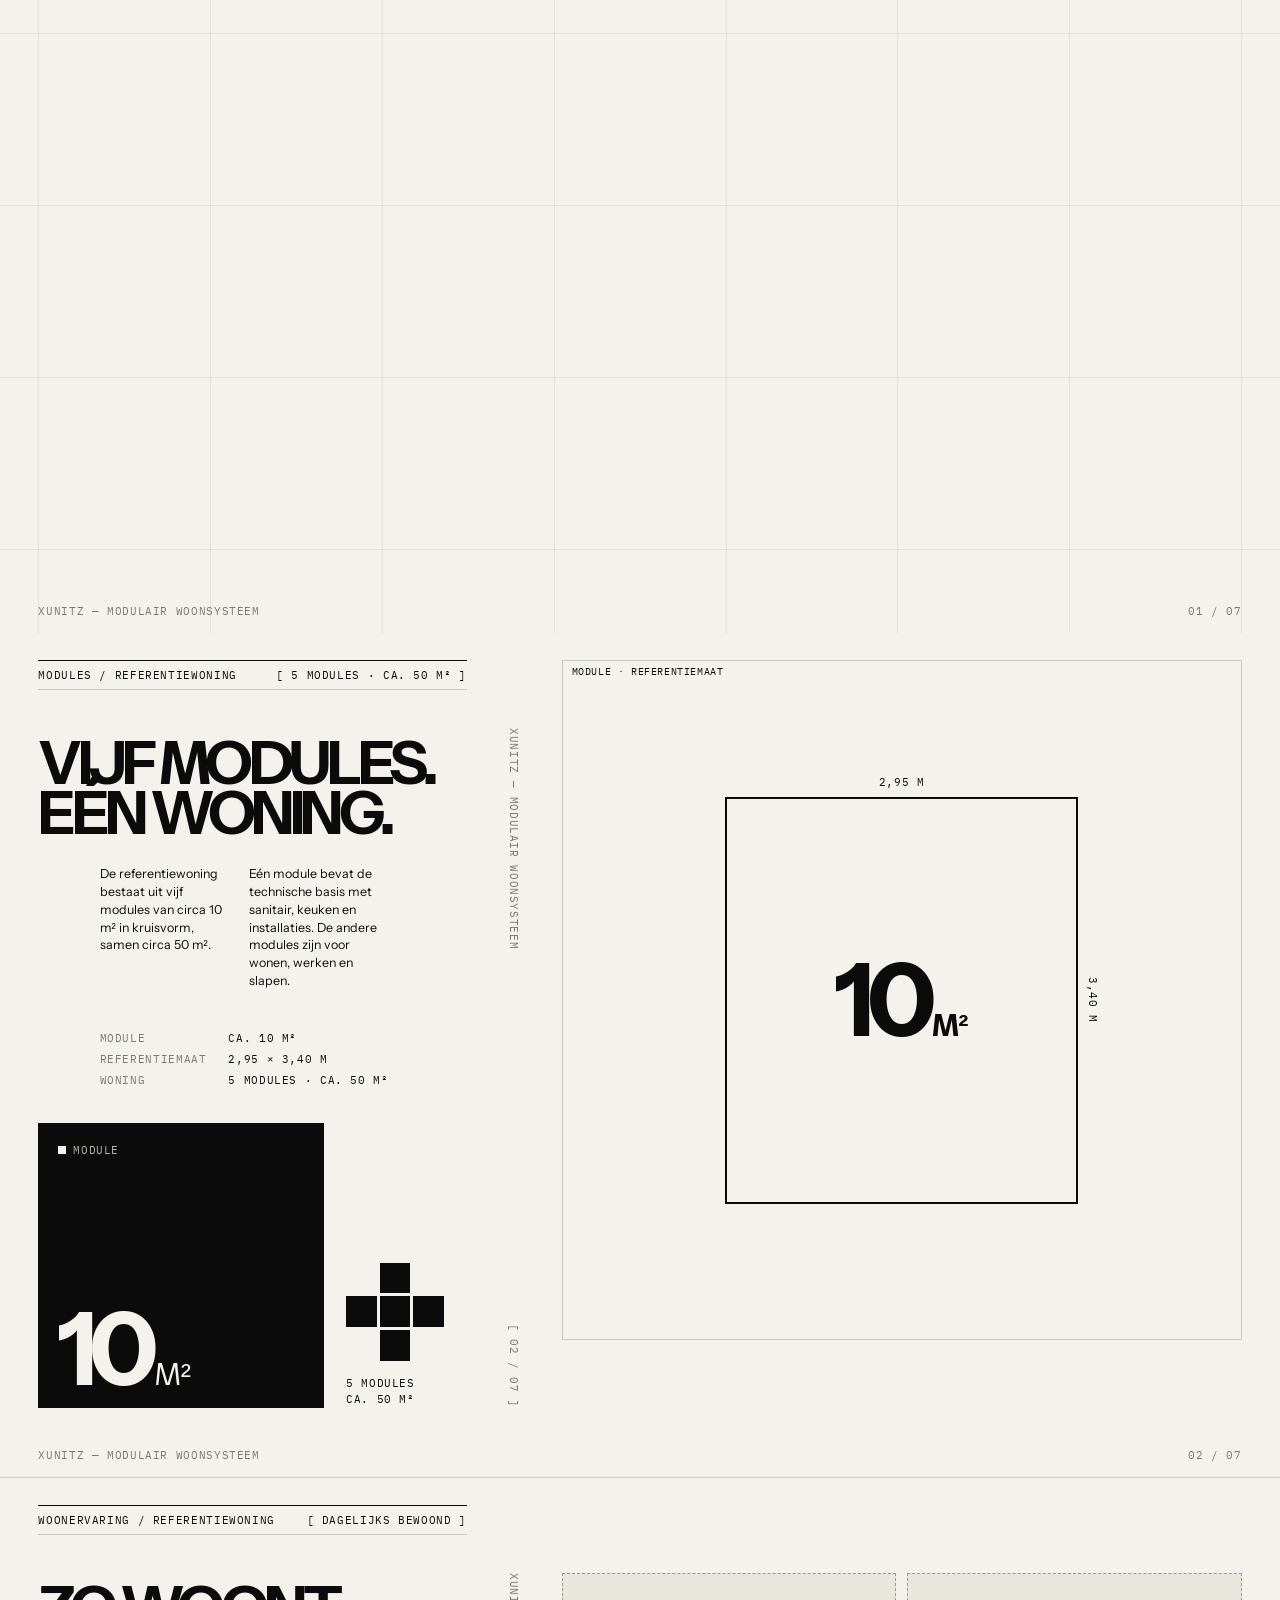
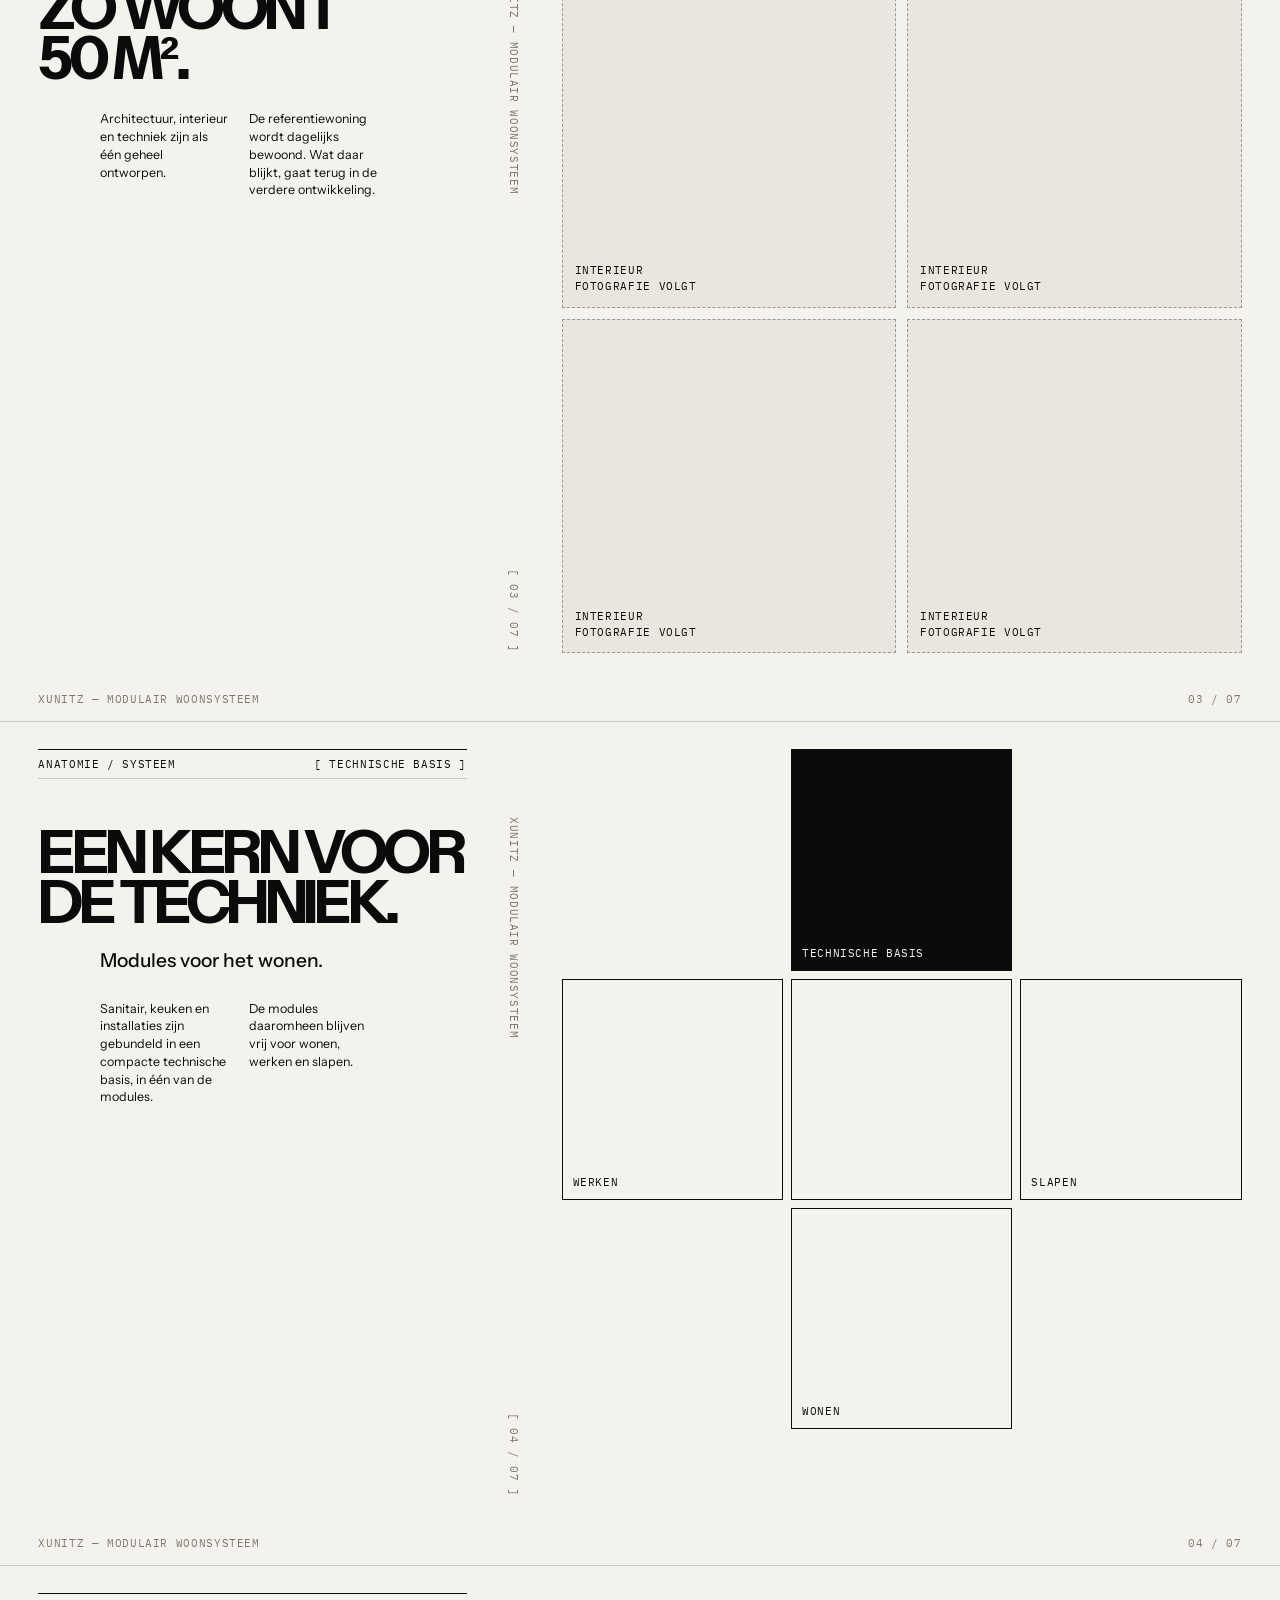
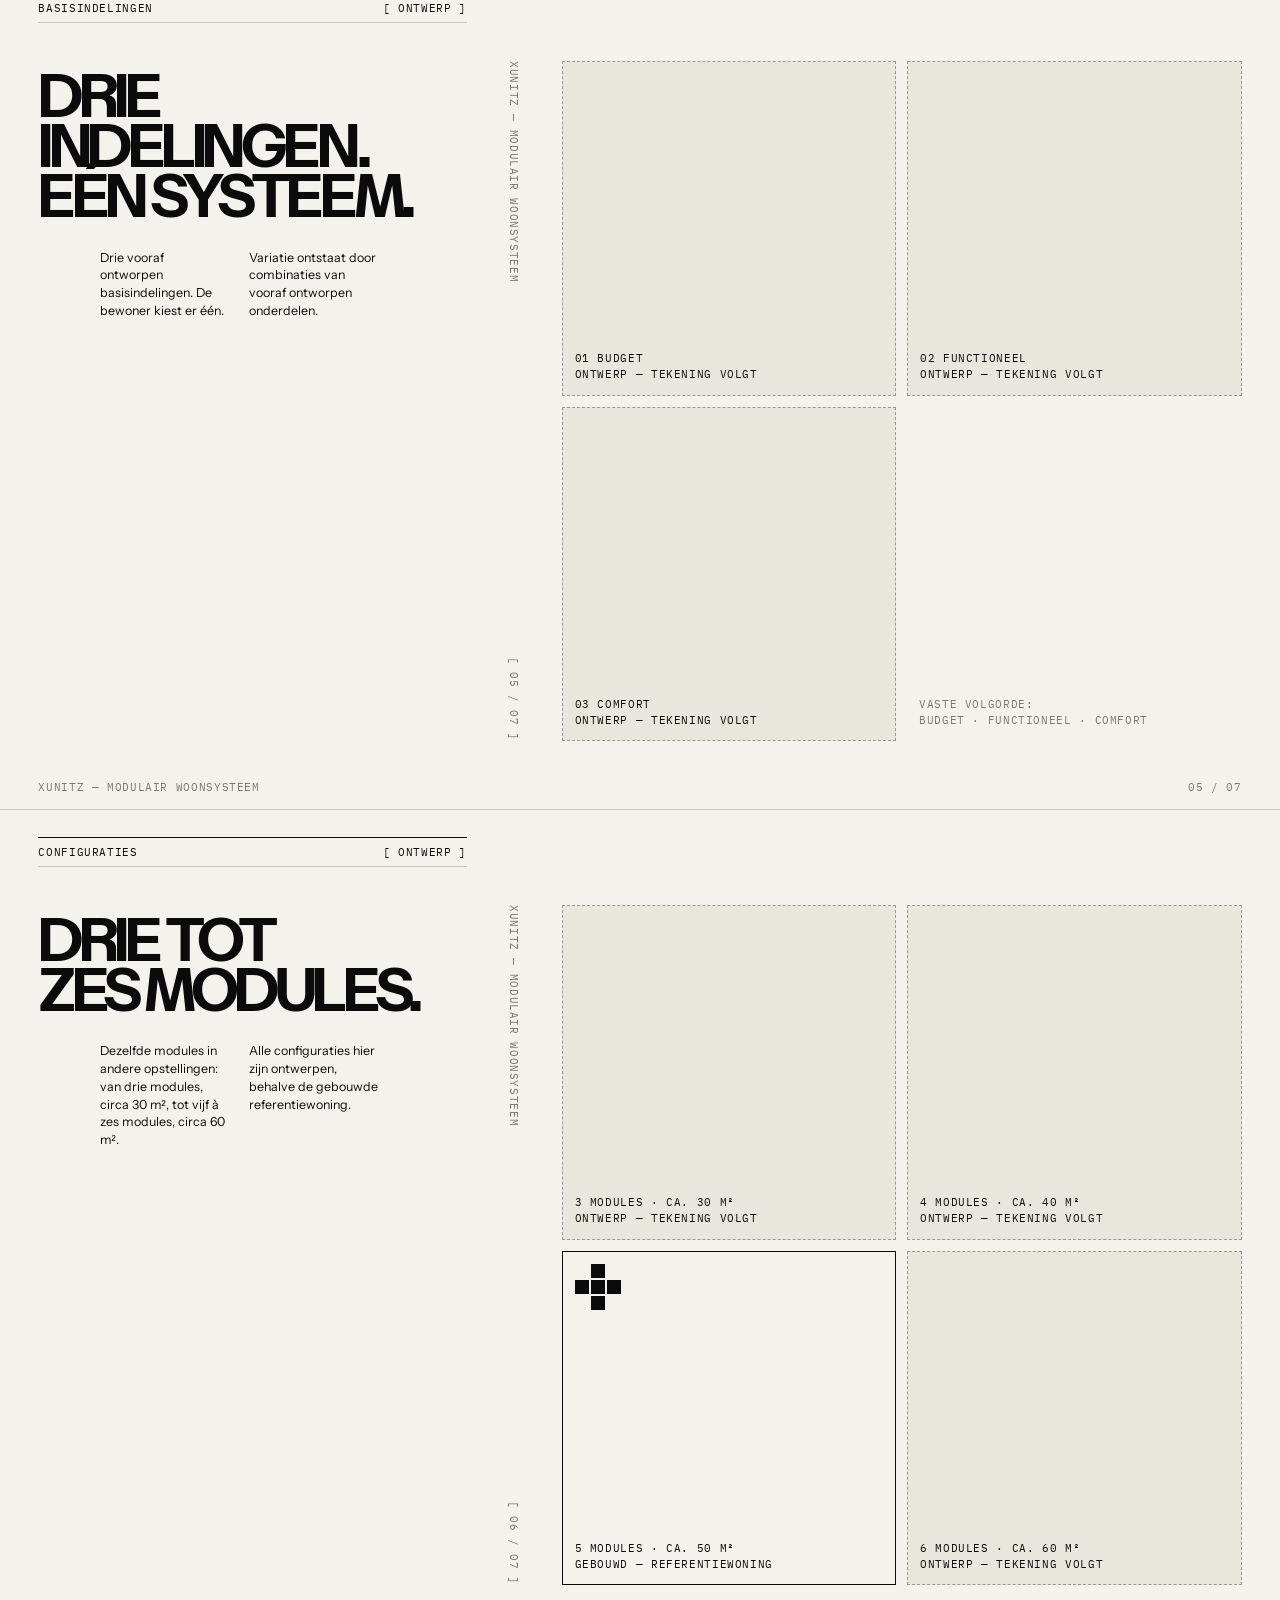
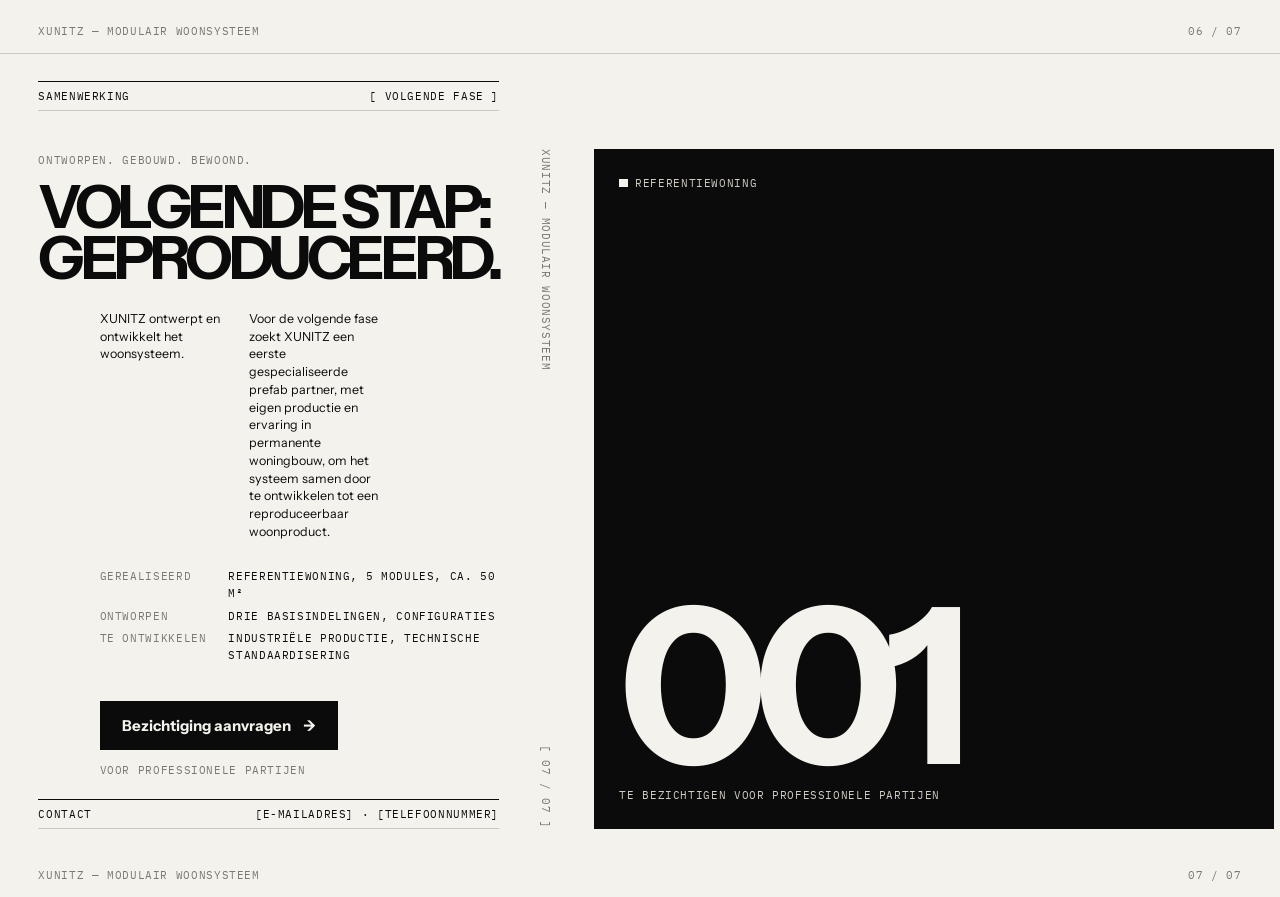
==== commit 625d9193: "2" ====
--- a/index.html
+++ b/index.html
@@ -6,7 +6,7 @@
 <meta name="viewport" content="width=device-width,initial-scale=1">
 <title>XUNITZ — Compact modulair wonen</title>
 <link rel="stylesheet" href="https://fonts.googleapis.com/css2?family=IBM+Plex+Mono:wght@400;500&family=Instrument+Sans:wght@400;500;700&display=swap">
-<link rel="stylesheet" href="css/style.css?v=20261126-2340">
+<link rel="stylesheet" href="css/style.css?v=20261126-2350">
 </head>
 <body>
 <main>
--- a/css/style.css
+++ b/css/style.css
@@ -158,7 +158,7 @@
 .o-gevel[aria-pressed="true"]{outline:2px solid var(--ink);outline-offset:-2px}
 .o-gevels img{width:100%;height:100%;object-fit:cover;display:block}
 /* letters N O W Z in de hoeken bij het midden van het 2×2-blok */
-.o-l{position:absolute;z-index:1;width:max(22px,calc(var(--q) * .14));aspect-ratio:1;display:flex;align-items:center;justify-content:center;background:var(--paper);color:var(--ink);transition:background .25s,color .25s;font-size:max(10px,calc(var(--q) * .06));line-height:1}
+.o-l{position:absolute;z-index:1;width:calc(var(--q) / 10);aspect-ratio:1;display:flex;align-items:center;justify-content:center;background:var(--paper);color:var(--ink);transition:background .25s,color .25s;font-size:calc(var(--q) * .055);line-height:1} /* vierkantje = 1 cel van het logoraster */
 .o-l-n{right:0;bottom:0}.o-l-o{left:0;bottom:0}.o-l-w{right:0;top:0}.o-l-z{left:0;top:0}
 /* originele foto, uitgevuld in het vlak van Bouw minder */
 .o-t1{position:relative}
@@ -168,13 +168,14 @@
 .o-t1:has(.o-groot:not([hidden]))>*:not(.o-groot){visibility:hidden}
 .o-groot[hidden]{display:none}
 .o-groot img{position:absolute;inset:calc(var(--g) / 2);width:calc(100% - var(--g));height:calc(100% - var(--g));object-fit:cover;display:block}
-.o-sluit{position:absolute;left:calc(var(--g) / 2);bottom:calc(var(--g) / 2);top:auto;right:auto;width:max(22px,calc(var(--q) * .14));aspect-ratio:1;padding:0;border:0;background:var(--paper);color:var(--ink);font:400 max(14px,calc(var(--q) * .08))/1 var(--sans);cursor:pointer}
+.o-sluit{position:absolute;right:calc(var(--g) / 2);bottom:calc(var(--g) / 2);top:auto;left:auto;width:calc(var(--q) / 10);aspect-ratio:1;padding:0;border:0;background:var(--paper);color:var(--ink);font:400 calc(var(--q) * .07)/1 var(--sans);cursor:pointer}
 .o-sluit:hover{background:var(--ink);color:var(--paper)}
+.o-sluit::after{content:"";position:absolute;right:0;bottom:0;width:max(100%,44px);height:max(100%,44px)} /* onzichtbaar aanraakvlak van minimaal 44 px */
 .o-strip{grid-column:7;grid-row:2 / 5;justify-self:end;margin:calc(var(--g) / 2) 0;writing-mode:vertical-rl;display:flex;justify-content:space-between;white-space:nowrap;transform:translateX(calc(100% + 6px))} /* verticaal langs de gevels, in de marge */
 /* tweede scherm: half vak ruimte na de strip, daarna 3 scrollstappen */
 .o-scroll{height:calc(var(--q) * 3 + 100vh);margin-top:var(--q)}
 .o-plak{position:sticky;top:calc(50vh - var(--q) * 1.5 + var(--bar) / 2)}
-.o-t2{grid-column:1 / 5;grid-row:1 / 4;background:var(--paper);display:flex;flex-direction:column;justify-content:space-between}
+.o-t2{grid-column:1 / 5;grid-row:1 / 4;background:var(--paper);display:flex;flex-direction:column;justify-content:space-between;padding-left:calc(var(--q) * .2086 - var(--g) / 2)}
 .o-t2 .o-kop{font-size:calc(var(--q) * .42 * .6)} /* bewijsregel: 60 % van de kop */
 .o-t2 .o-kop span{opacity:0;transform:translateY(.25em);transition:opacity .5s,transform .5s}
 .o-t2 .o-kop span.aan{opacity:1;transform:none}
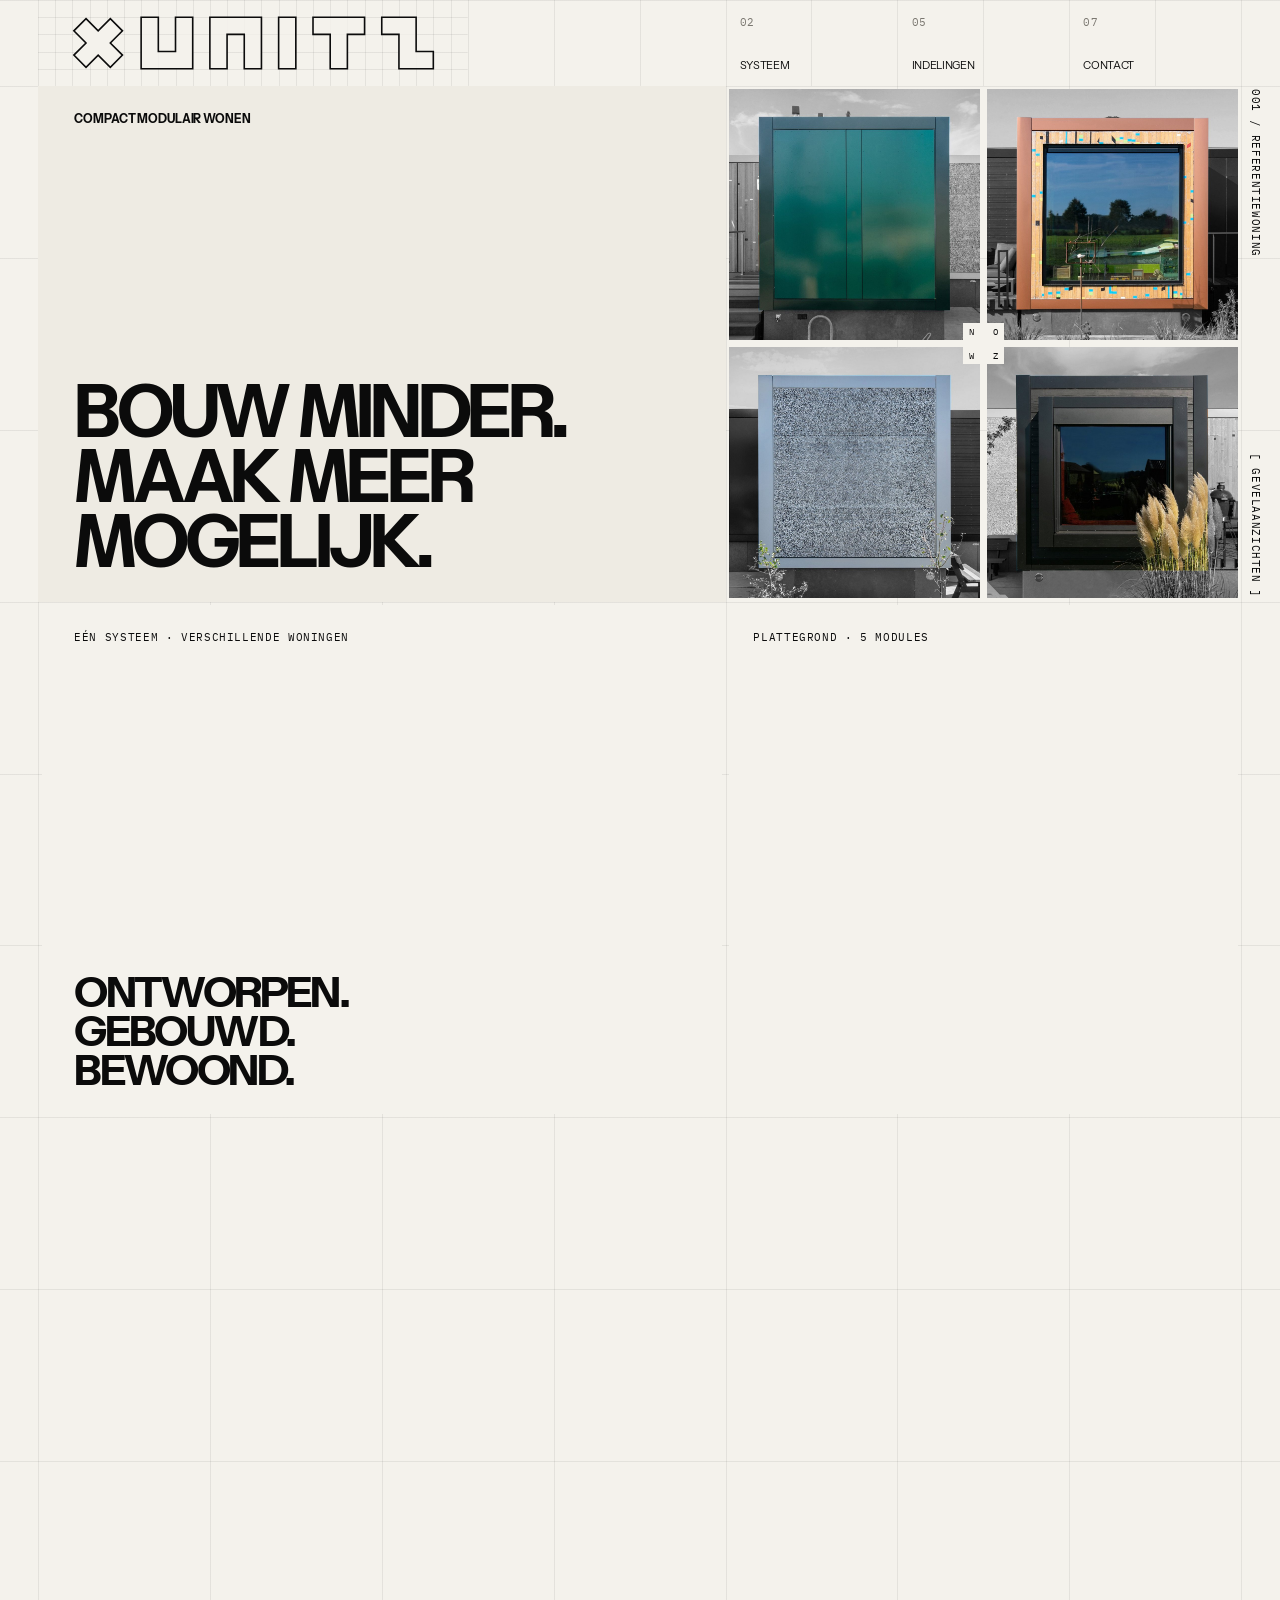
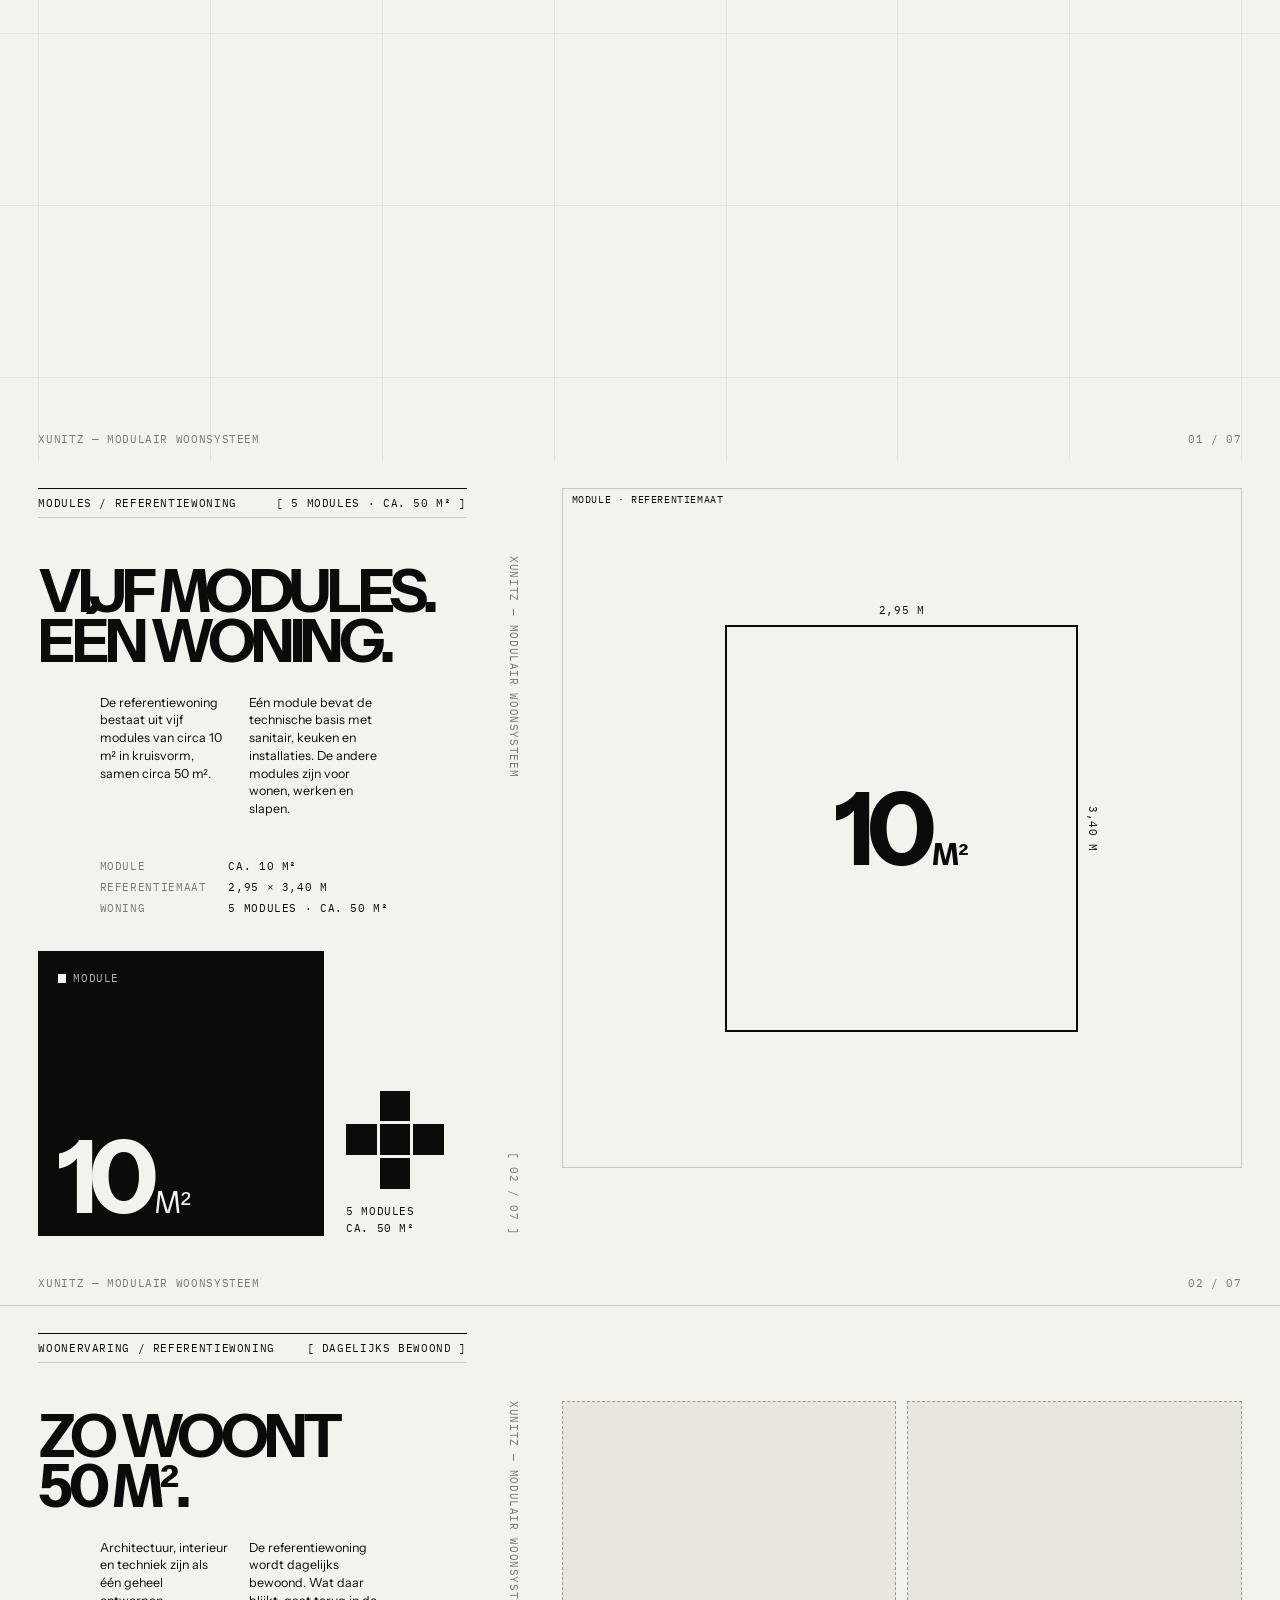
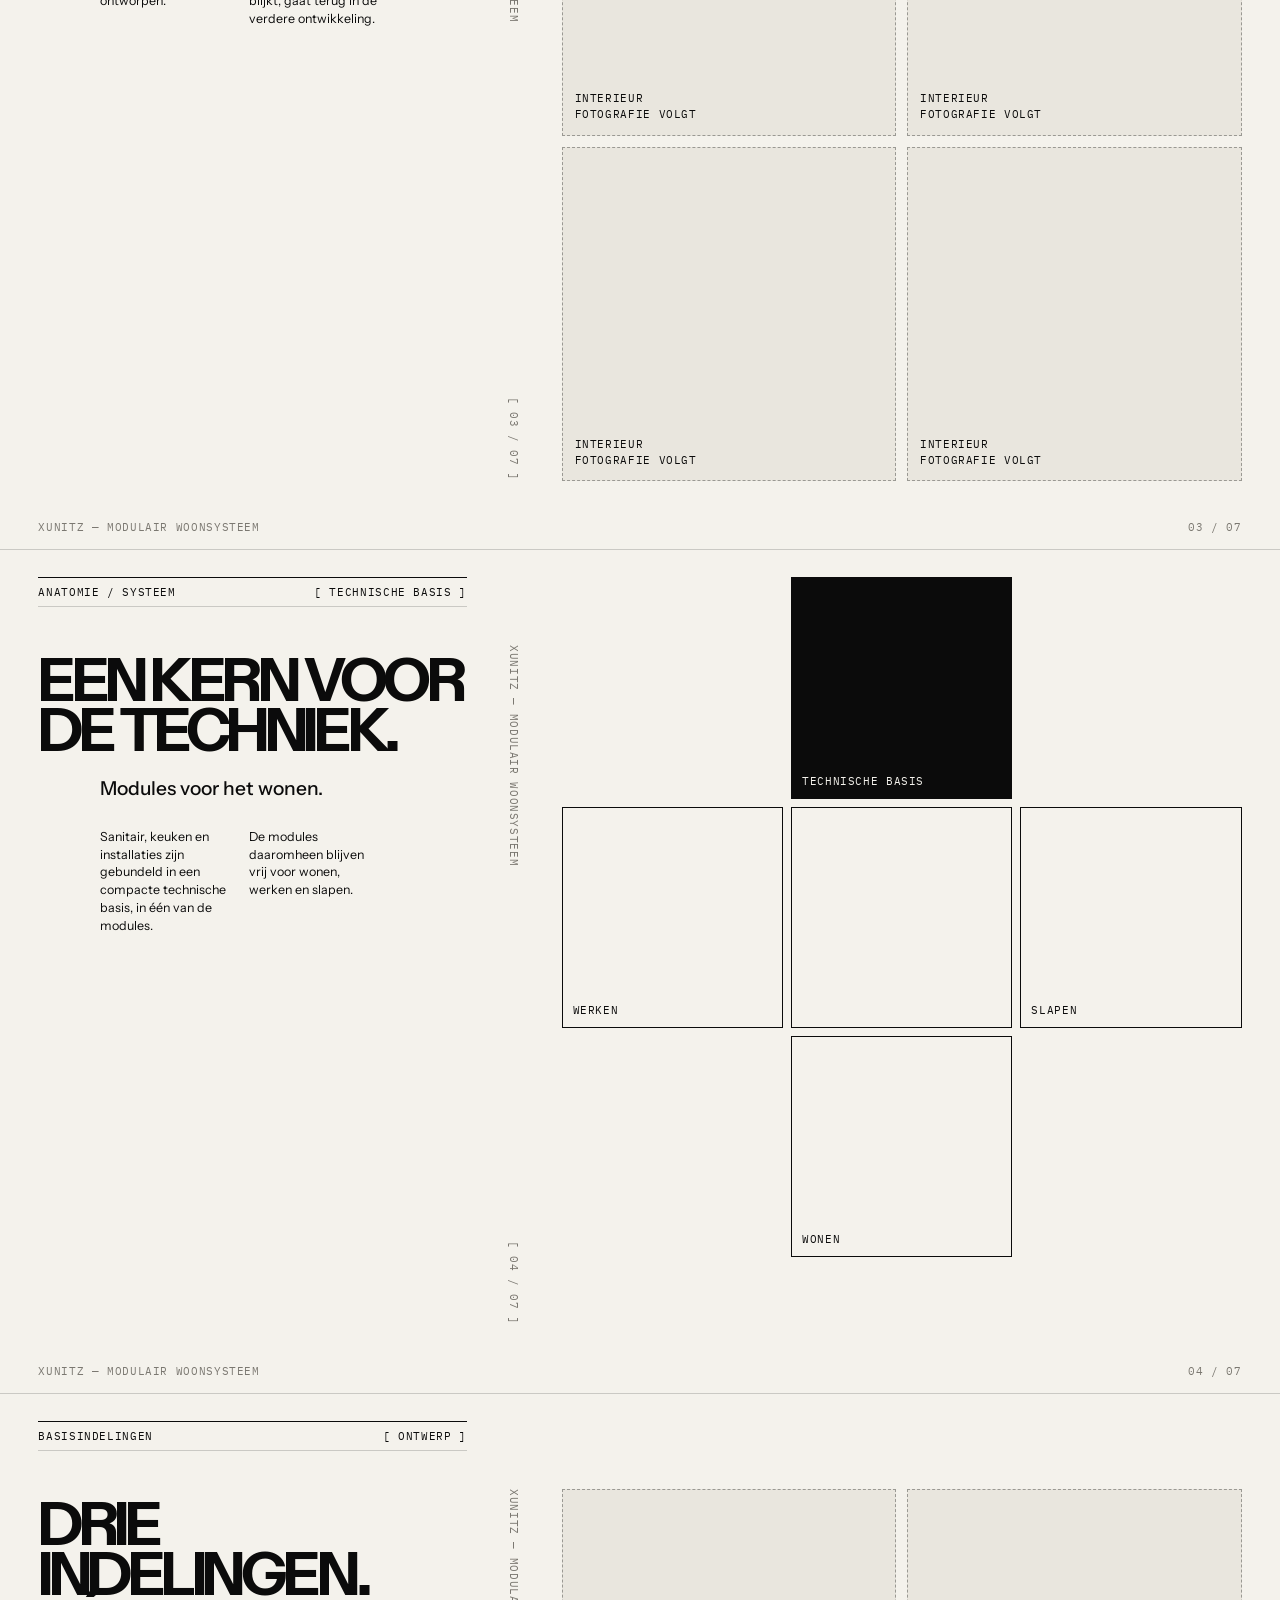
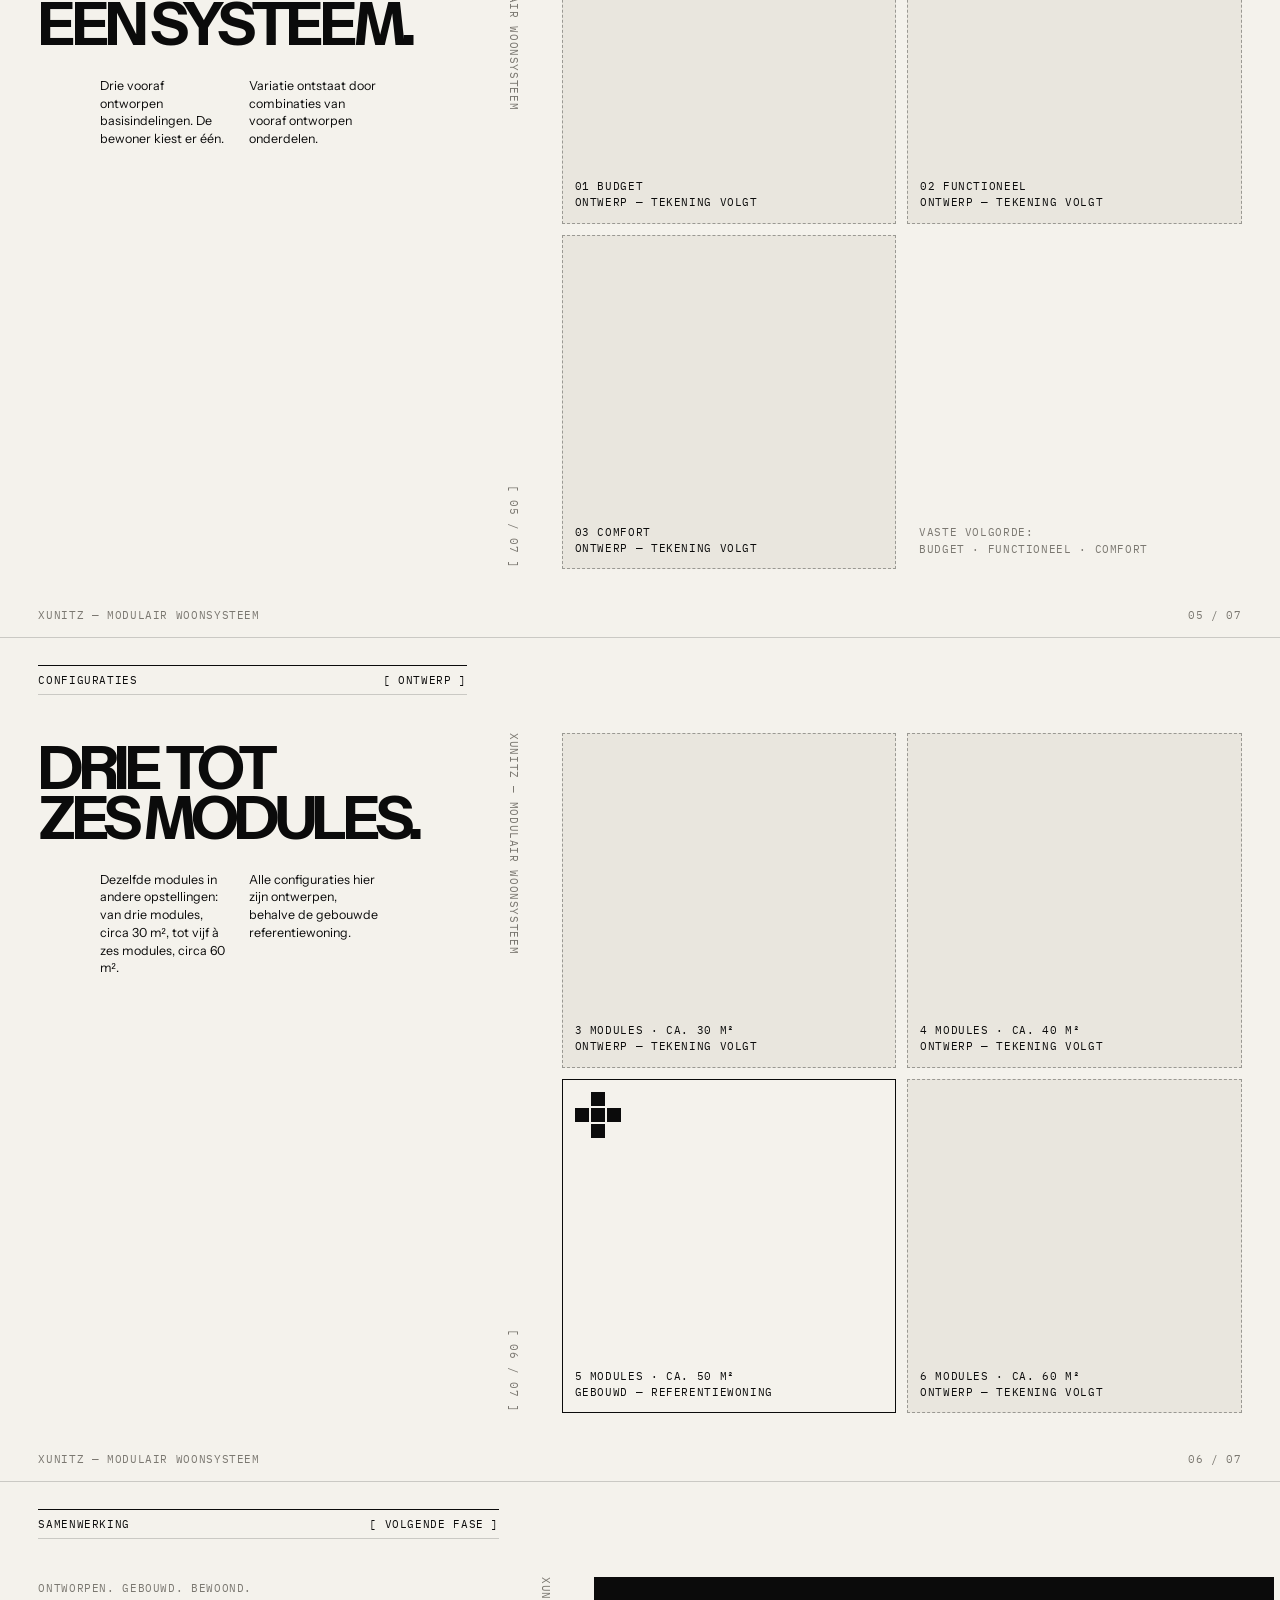
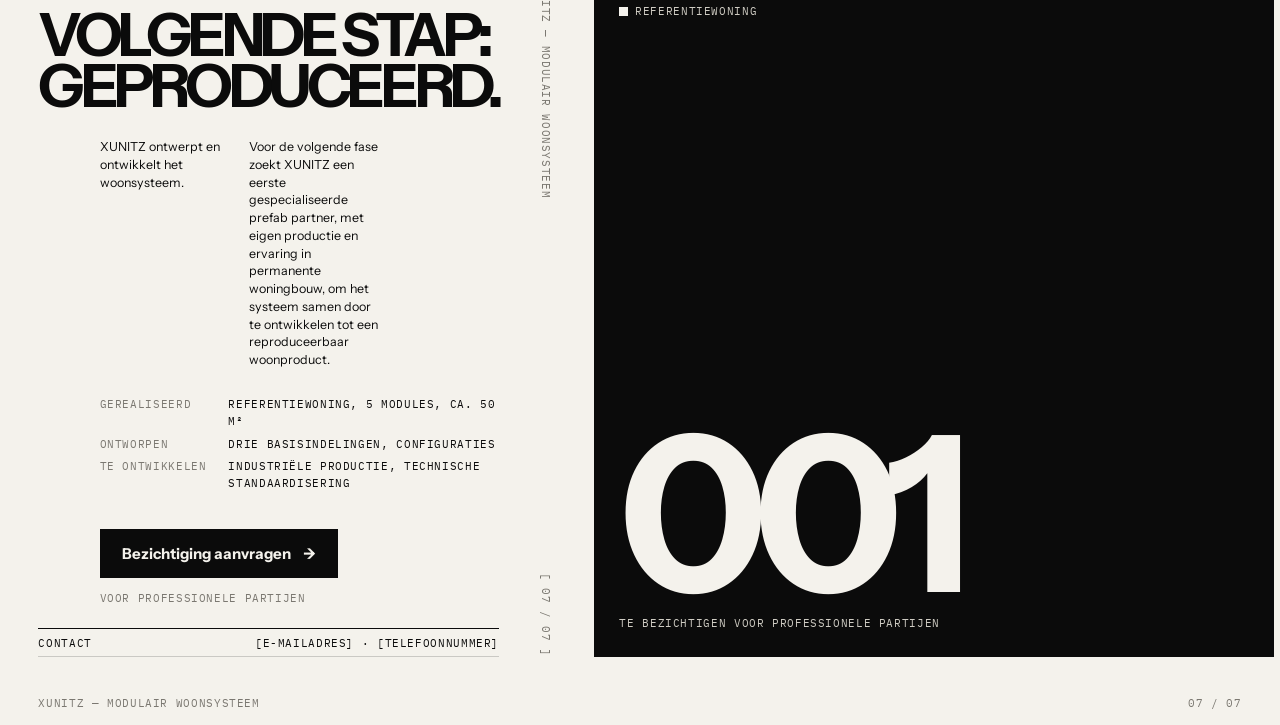
==== commit 0c48657f: "2" ====
--- a/index.html
+++ b/index.html
@@ -6,7 +6,7 @@
 <meta name="viewport" content="width=device-width,initial-scale=1">
 <title>XUNITZ — Compact modulair wonen</title>
 <link rel="stylesheet" href="https://fonts.googleapis.com/css2?family=IBM+Plex+Mono:wght@400;500&family=Instrument+Sans:wght@400;500;700&display=swap">
-<link rel="stylesheet" href="css/style.css?v=20261126-2350">
+<link rel="stylesheet" href="css/style.css?v=20261126-2355">
 </head>
 <body>
 <main>
--- a/css/style.css
+++ b/css/style.css
@@ -173,7 +173,7 @@
 .o-sluit::after{content:"";position:absolute;right:0;bottom:0;width:max(100%,44px);height:max(100%,44px)} /* onzichtbaar aanraakvlak van minimaal 44 px */
 .o-strip{grid-column:7;grid-row:2 / 5;justify-self:end;margin:calc(var(--g) / 2) 0;writing-mode:vertical-rl;display:flex;justify-content:space-between;white-space:nowrap;transform:translateX(calc(100% + 6px))} /* verticaal langs de gevels, in de marge */
 /* tweede scherm: half vak ruimte na de strip, daarna 3 scrollstappen */
-.o-scroll{height:calc(var(--q) * 3 + 100vh);margin-top:var(--q)}
+.o-scroll{height:calc(var(--q) * 3 + 100vh);margin-top:0} /* geen lege rij onder de gevels */
 .o-plak{position:sticky;top:calc(50vh - var(--q) * 1.5 + var(--bar) / 2)}
 .o-t2{grid-column:1 / 5;grid-row:1 / 4;background:var(--paper);display:flex;flex-direction:column;justify-content:space-between;padding-left:calc(var(--q) * .2086 - var(--g) / 2)}
 .o-t2 .o-kop{font-size:calc(var(--q) * .42 * .6)} /* bewijsregel: 60 % van de kop */
@@ -194,7 +194,7 @@
   .o-strip{grid-column:4;grid-row:6 / 10;line-height:1;transform:translateX(calc(100% + 4px))}
   .o-kop{font-size:calc(var(--q) * .36)}
   .o-t2 .o-kop{font-size:calc(var(--q) * .36 * .6)}
-  .o-scroll{height:calc(var(--q) * 7 + 100vh);margin-top:var(--q)}
+  .o-scroll{height:calc(var(--q) * 7 + 100vh);margin-top:0}
   .o-t2{grid-column:1 / 5;grid-row:1 / 4}
   .o-plan{grid-column:1 / 5;grid-row:4 / 8}
   .o-plak{top:calc(100vh - var(--q) * 7 - 10px)}
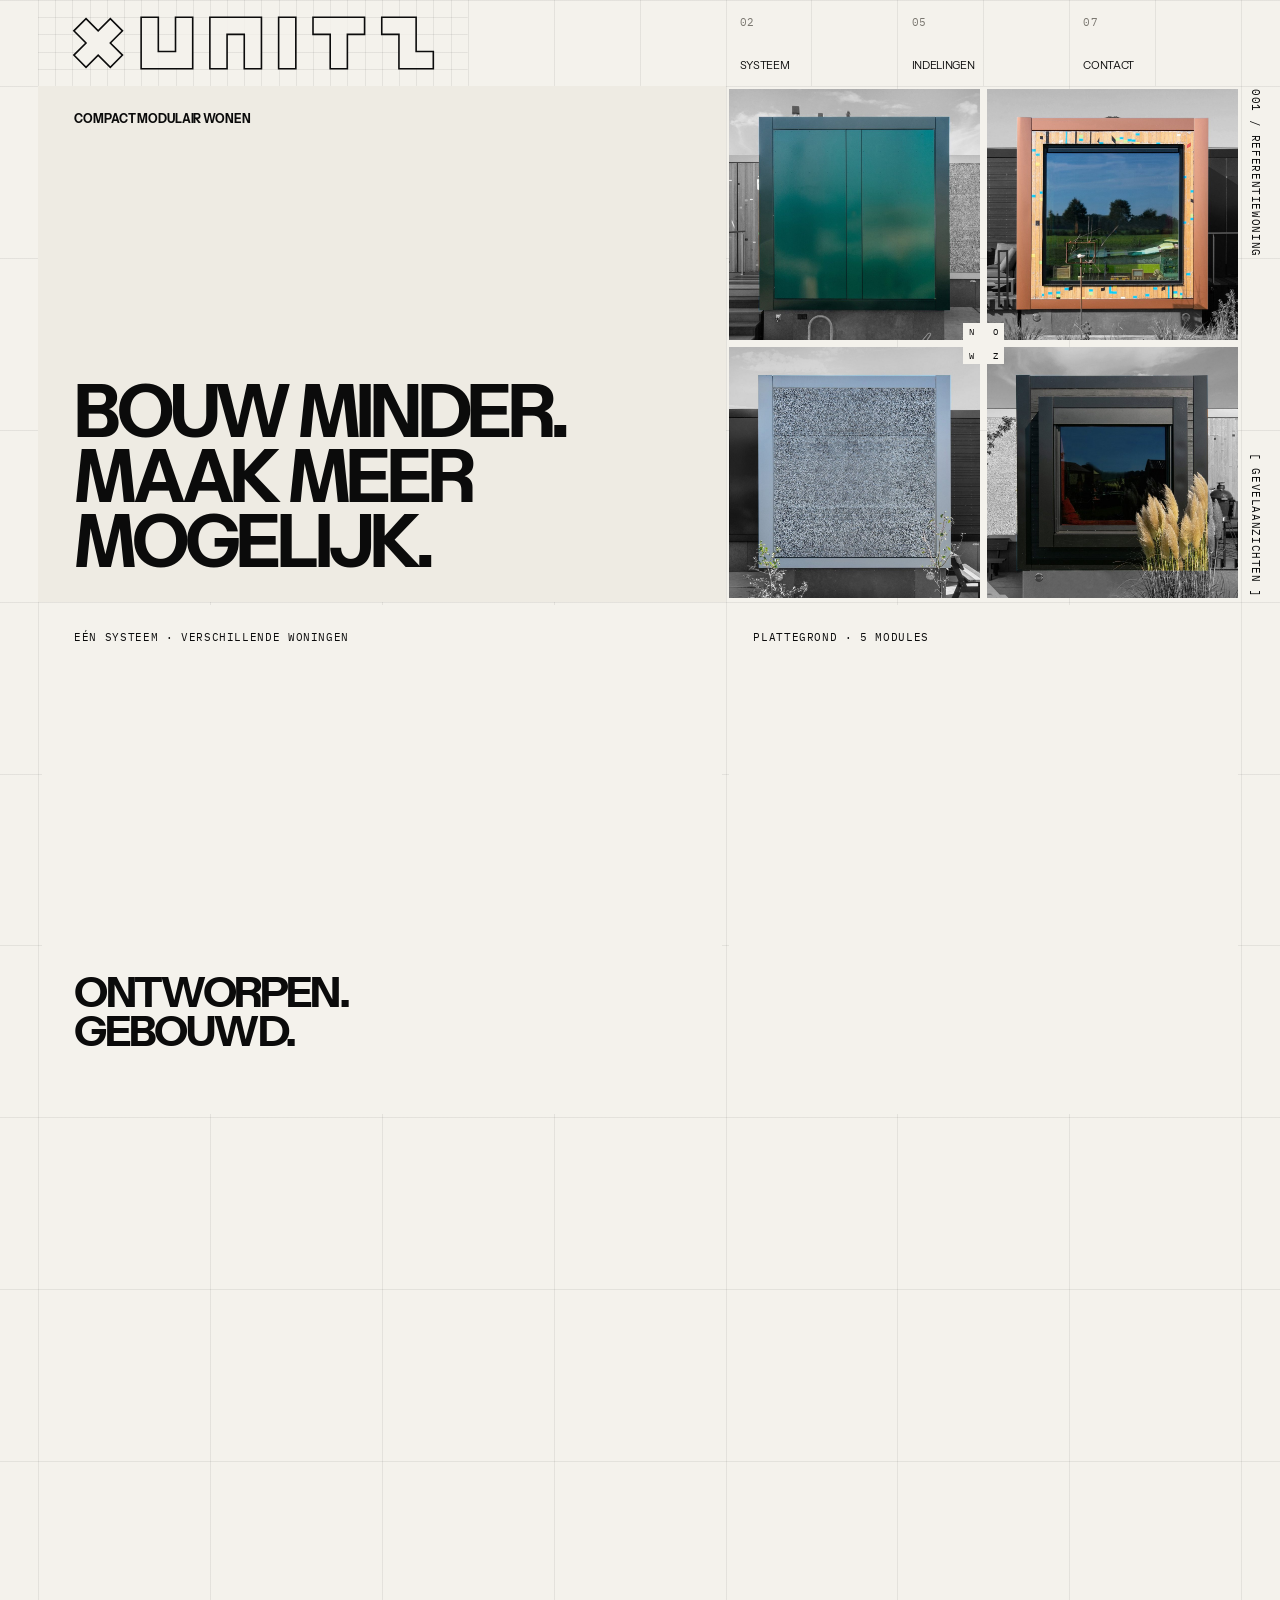
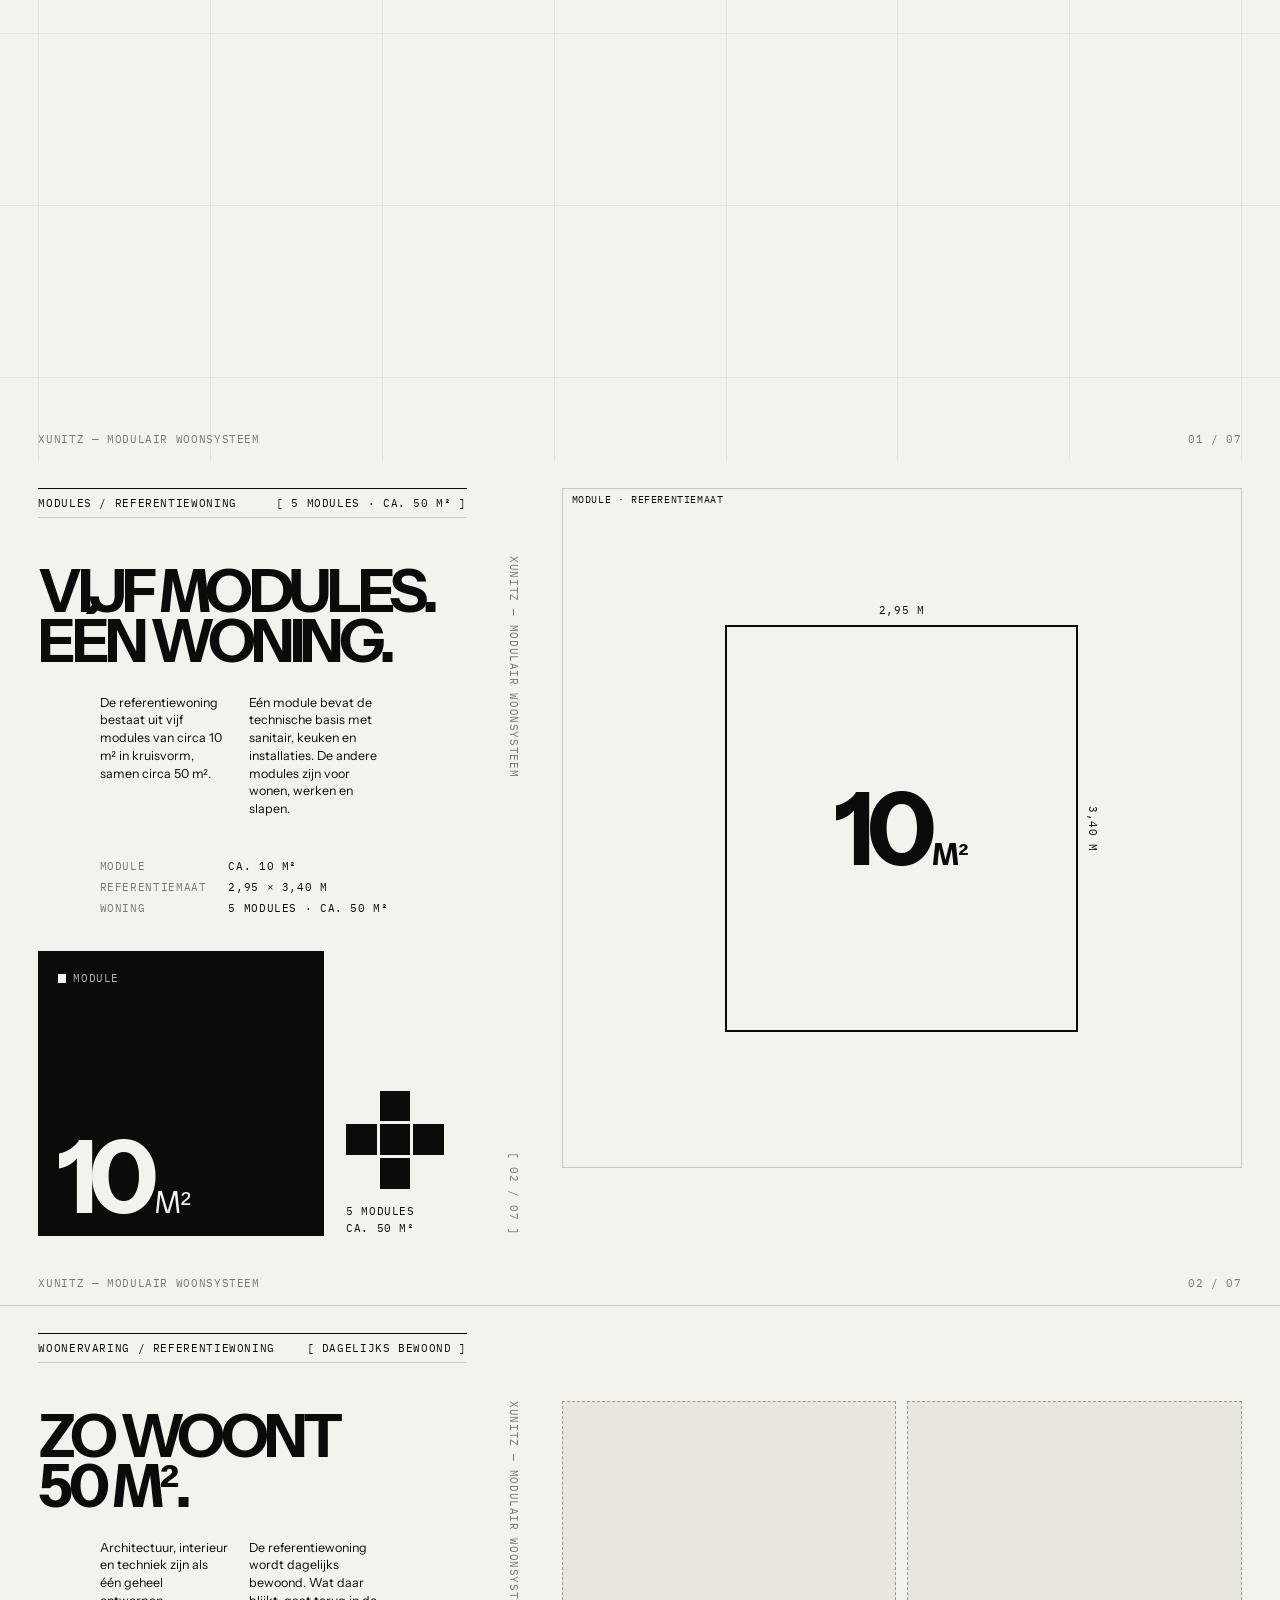
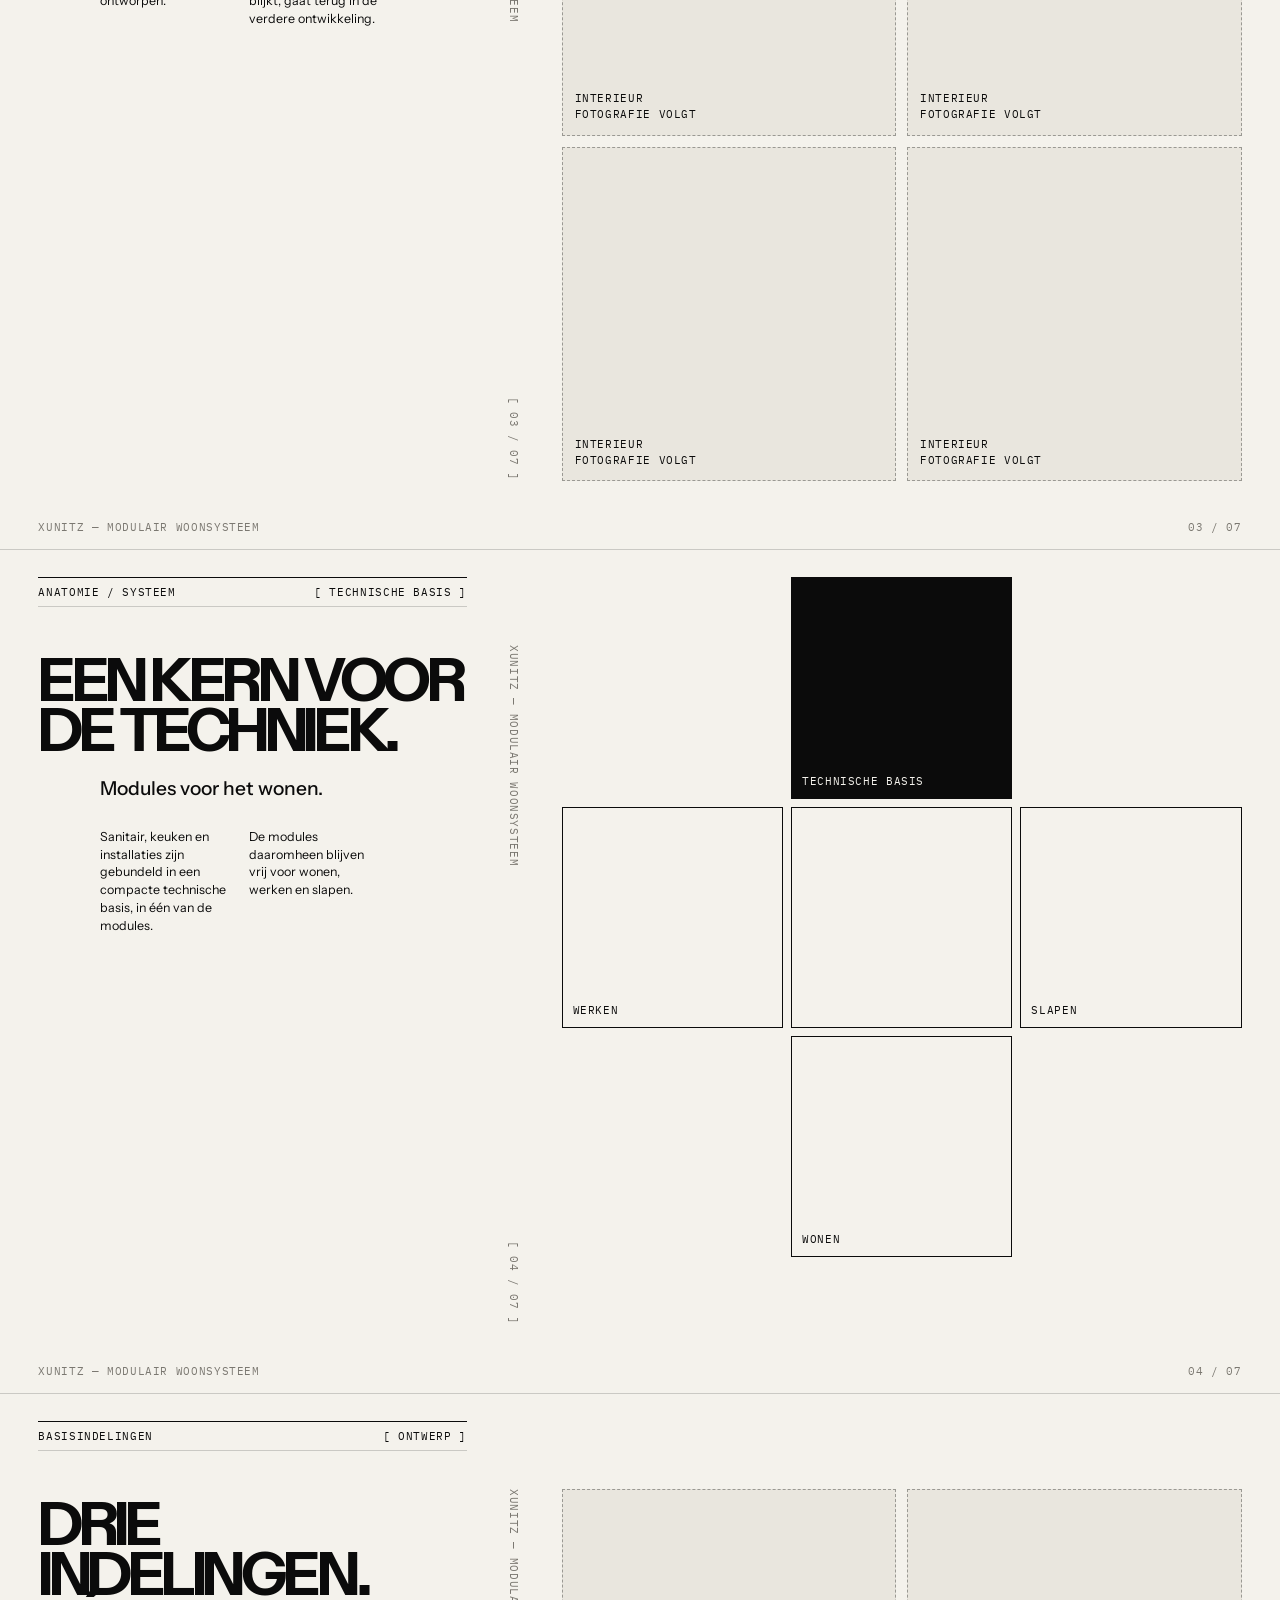
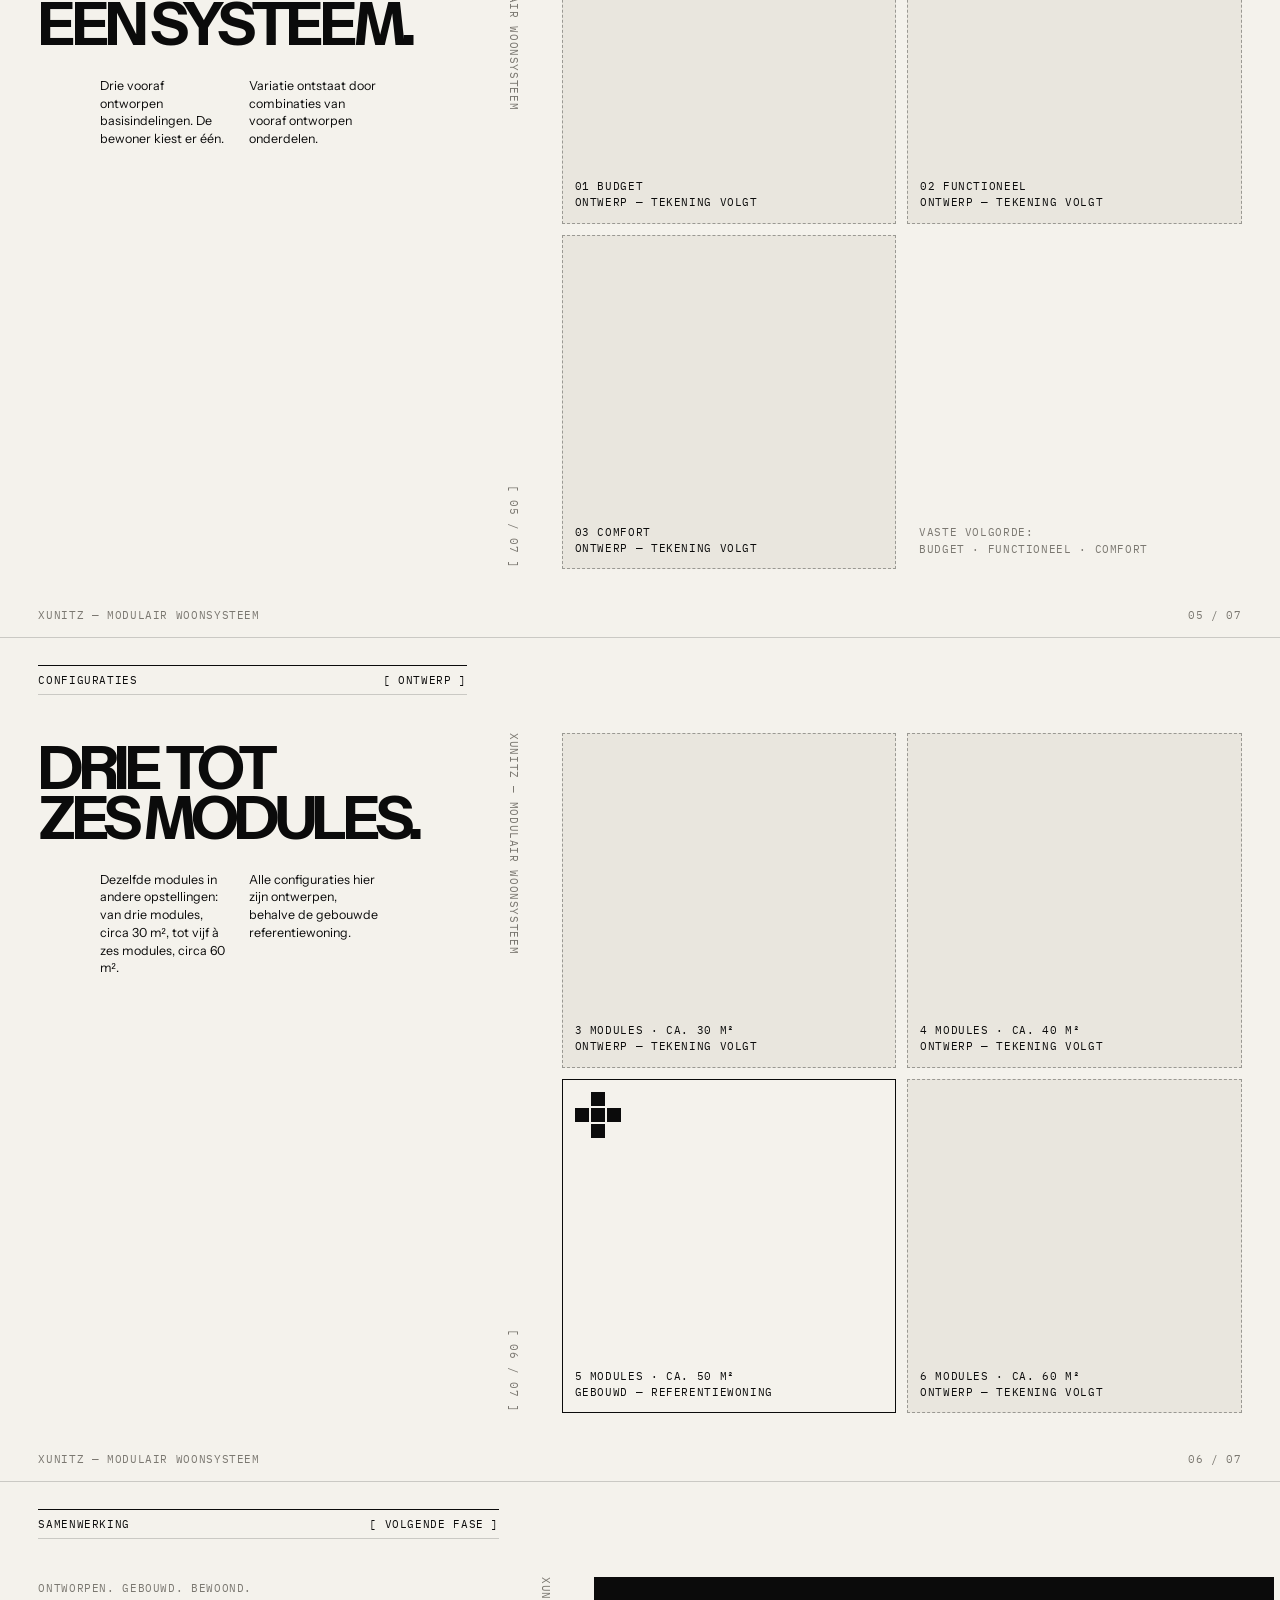
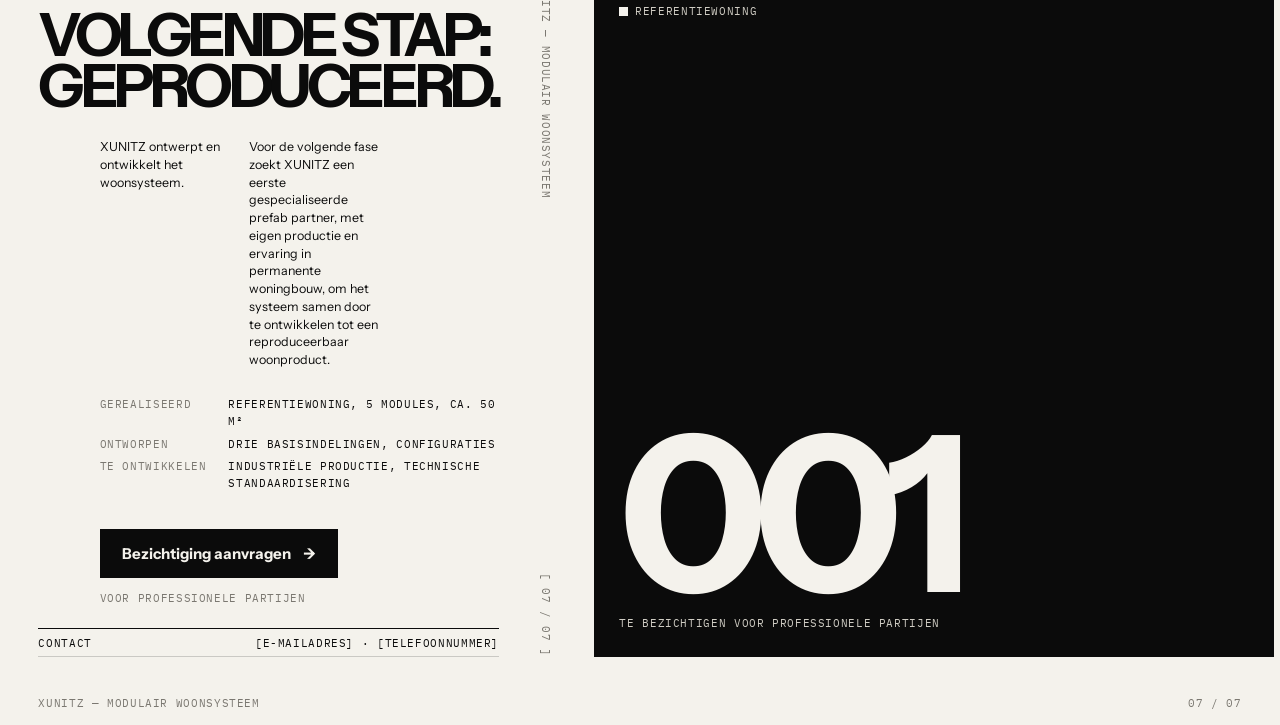
==== commit a0a8b269: "SCENE 2" ====
--- a/index.html
+++ b/index.html
@@ -6,7 +6,7 @@
 <meta name="viewport" content="width=device-width,initial-scale=1">
 <title>XUNITZ — Compact modulair wonen</title>
 <link rel="stylesheet" href="https://fonts.googleapis.com/css2?family=IBM+Plex+Mono:wght@400;500&family=Instrument+Sans:wght@400;500;700&display=swap">
-<link rel="stylesheet" href="css/style.css?v=20261126-2355">
+<link rel="stylesheet" href="css/style.css?v=20261127-0005">
 </head>
 <body>
 <main>
@@ -42,6 +42,7 @@
     </section>
     <div class="o-p o-plan">
       <p class="o-lab mono">Plattegrond · 5 modules</p>
+      <img class="o-vlak" src="img/schets/plat-0-vlak.png" alt="">
       <img src="img/schets/plat-1-lijn.png" alt="">
       <img src="img/schets/plat-2-muren.png" alt="">
       <img src="img/schets/plat-3-inrichting.png" alt="Plattegrond van de referentiewoning">
@@ -258,16 +259,17 @@
   sluit.addEventListener('click',dicht);
   addEventListener('keydown',function(e){if(e.key==='Escape'&&!vlak.hidden)dicht()});
 })();
-// opening: drie scrollstappen — Ontworpen (lijn), Gebouwd (muren), Bewoond (inrichting)
+// opening: vier scrollstappen — eerst de 5 units als gesloten zwart vlak, dan Ontworpen (lijn), Gebouwd (muren), Bewoond (inrichting)
 (function(){
   var blok=document.getElementById('o-stappen');if(!blok)return;
-  var regels=blok.querySelectorAll('.o-t2 .o-kop span'),lagen=blok.querySelectorAll('.o-plan img');
+  var regels=blok.querySelectorAll('.o-t2 .o-kop span'),vlak=blok.querySelector('.o-plan .o-vlak'),lagen=blok.querySelectorAll('.o-plan img:not(.o-vlak)');
   function stap(){
     var r=blok.getBoundingClientRect(),lengte=Math.max(1,blok.offsetHeight-innerHeight);
     var p=Math.min(1,Math.max(0,-r.top/lengte));
-    var n=r.top<innerHeight*.6?(p<.25?1:p<.55?2:3):0;
-    [].forEach.call(regels,function(s,i){s.classList.toggle('aan',i<n)});
-    [].forEach.call(lagen,function(l,i){l.classList.toggle('aan',i<n)});
+    var n=r.top<innerHeight*.6?(p<.2?1:p<.45?2:p<.7?3:4):0;
+    if(vlak)vlak.classList.toggle('aan',n===1);
+    [].forEach.call(regels,function(s,i){s.classList.toggle('aan',i<n-1)});
+    [].forEach.call(lagen,function(l,i){l.classList.toggle('aan',i<n-1)});
   }
   addEventListener('scroll',stap,{passive:true});addEventListener('resize',stap);stap();
 })();
--- a/css/style.css
+++ b/css/style.css
@@ -199,7 +199,7 @@
   .o-plan{grid-column:1 / 5;grid-row:4 / 8}
   .o-plak{top:calc(100vh - var(--q) * 7 - 10px)}
 }
-@media (prefers-reduced-motion:reduce){.o-t2 .o-kop span,.o-plan img{opacity:1;transform:none;transition:none}}
+@media (prefers-reduced-motion:reduce){.o-t2 .o-kop span,.o-plan img{opacity:1;transform:none;transition:none}.o-plan .o-vlak{display:none}}
 
 /* 02 — één module op referentiemaat (vervangt de herhaalde plattegrond) */
 .modbox{display:flex;align-items:center;justify-content:center}
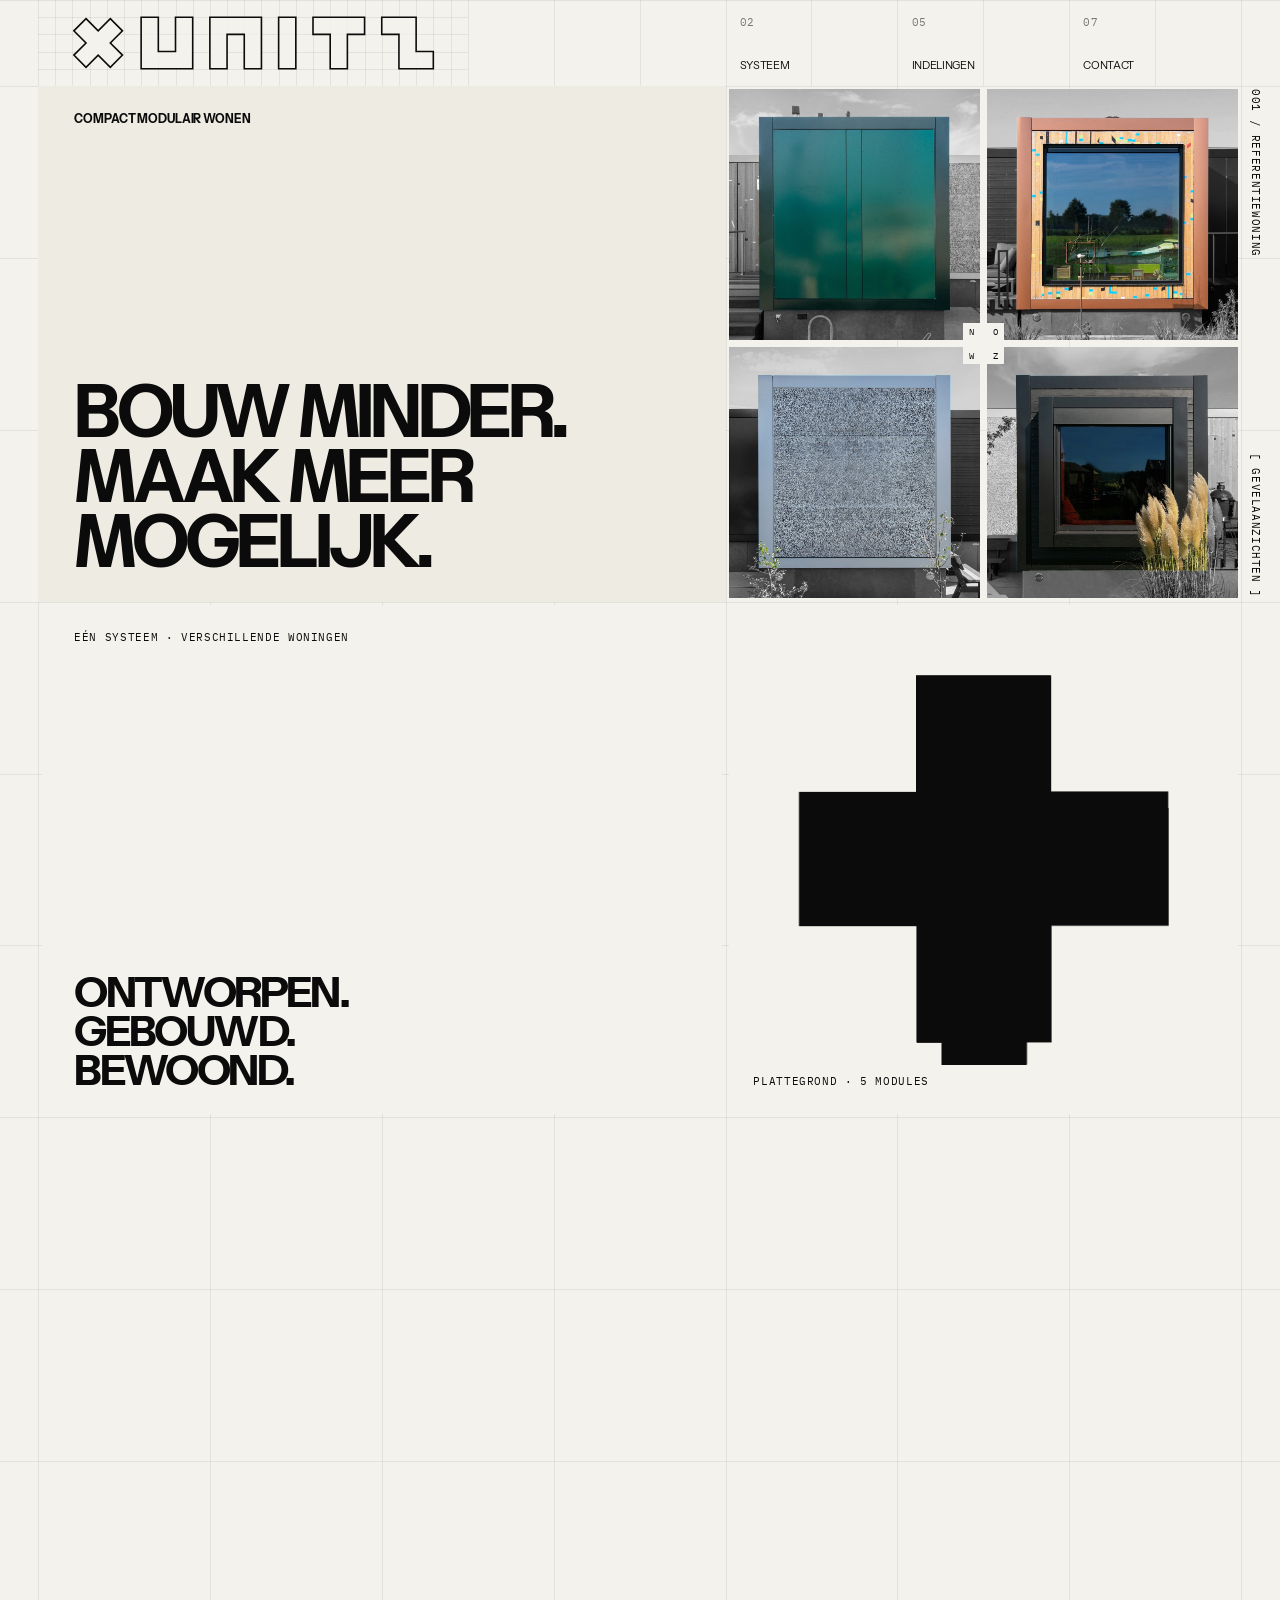
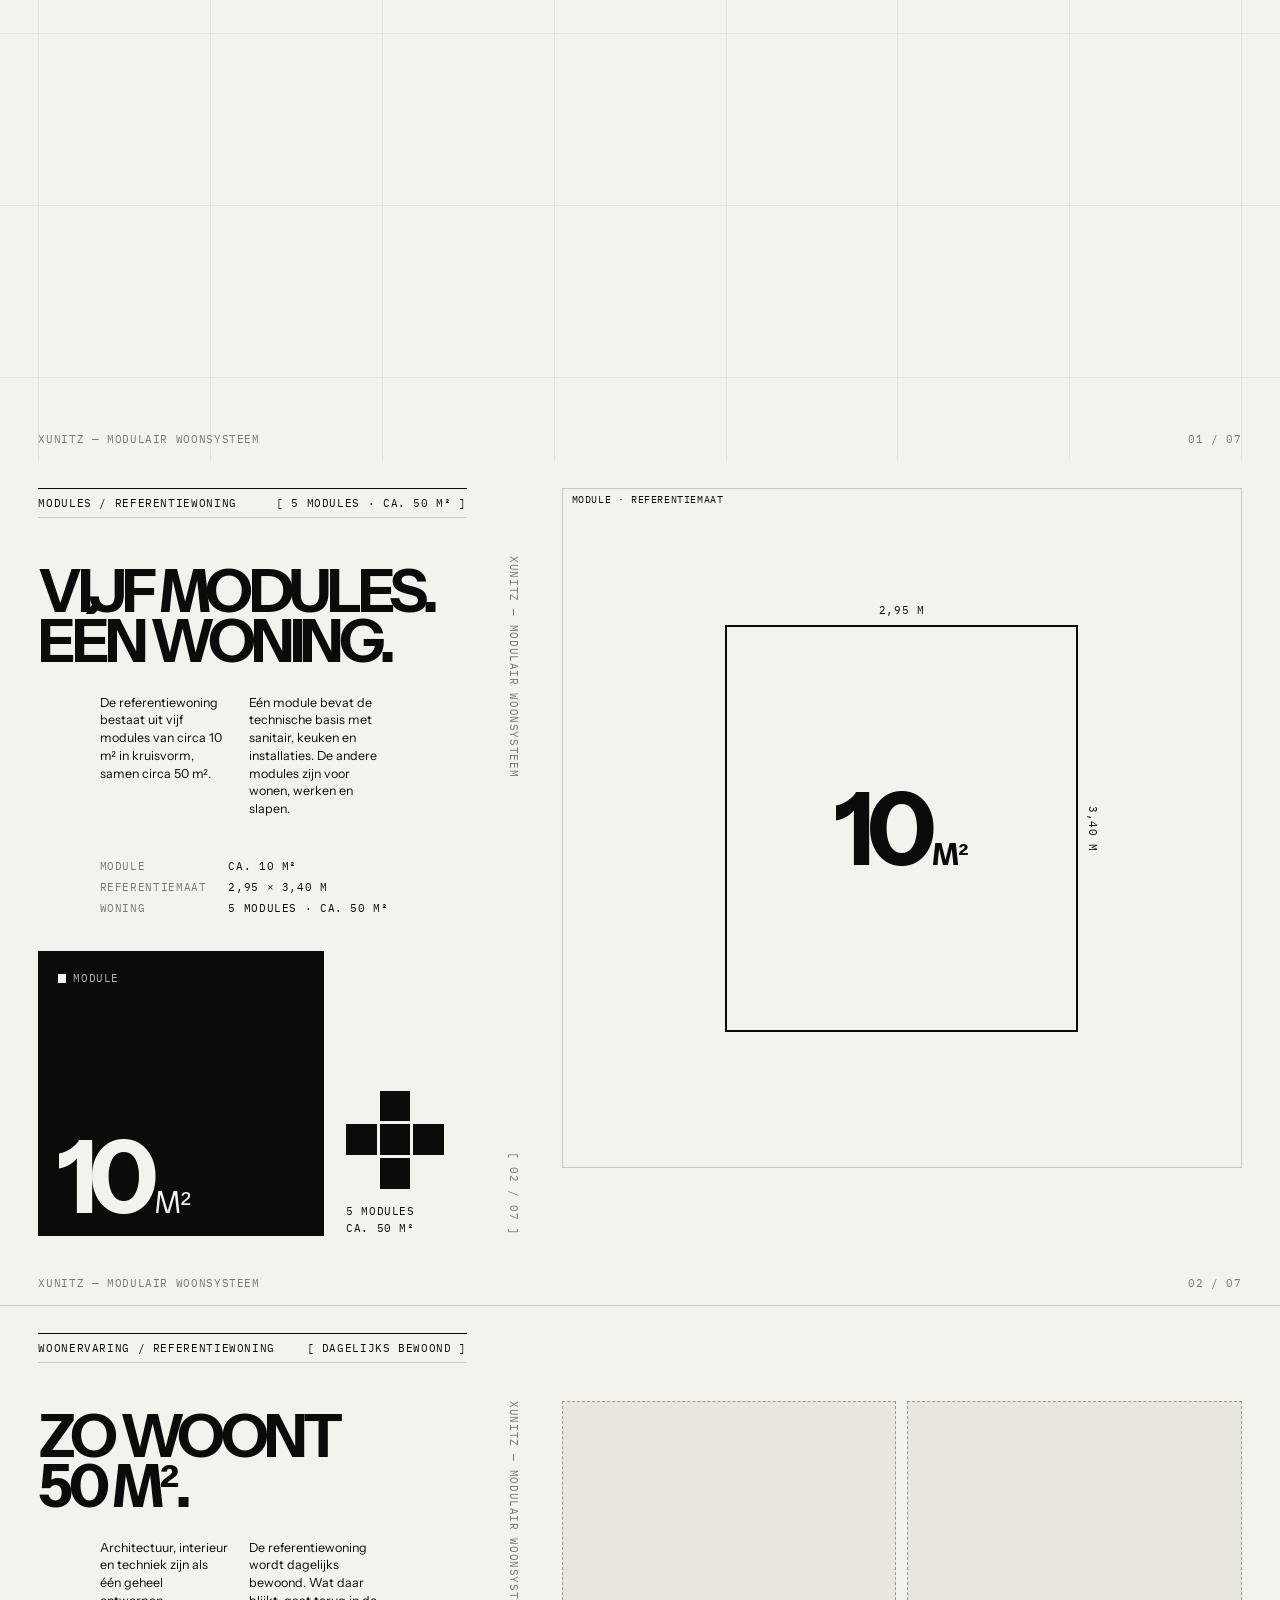
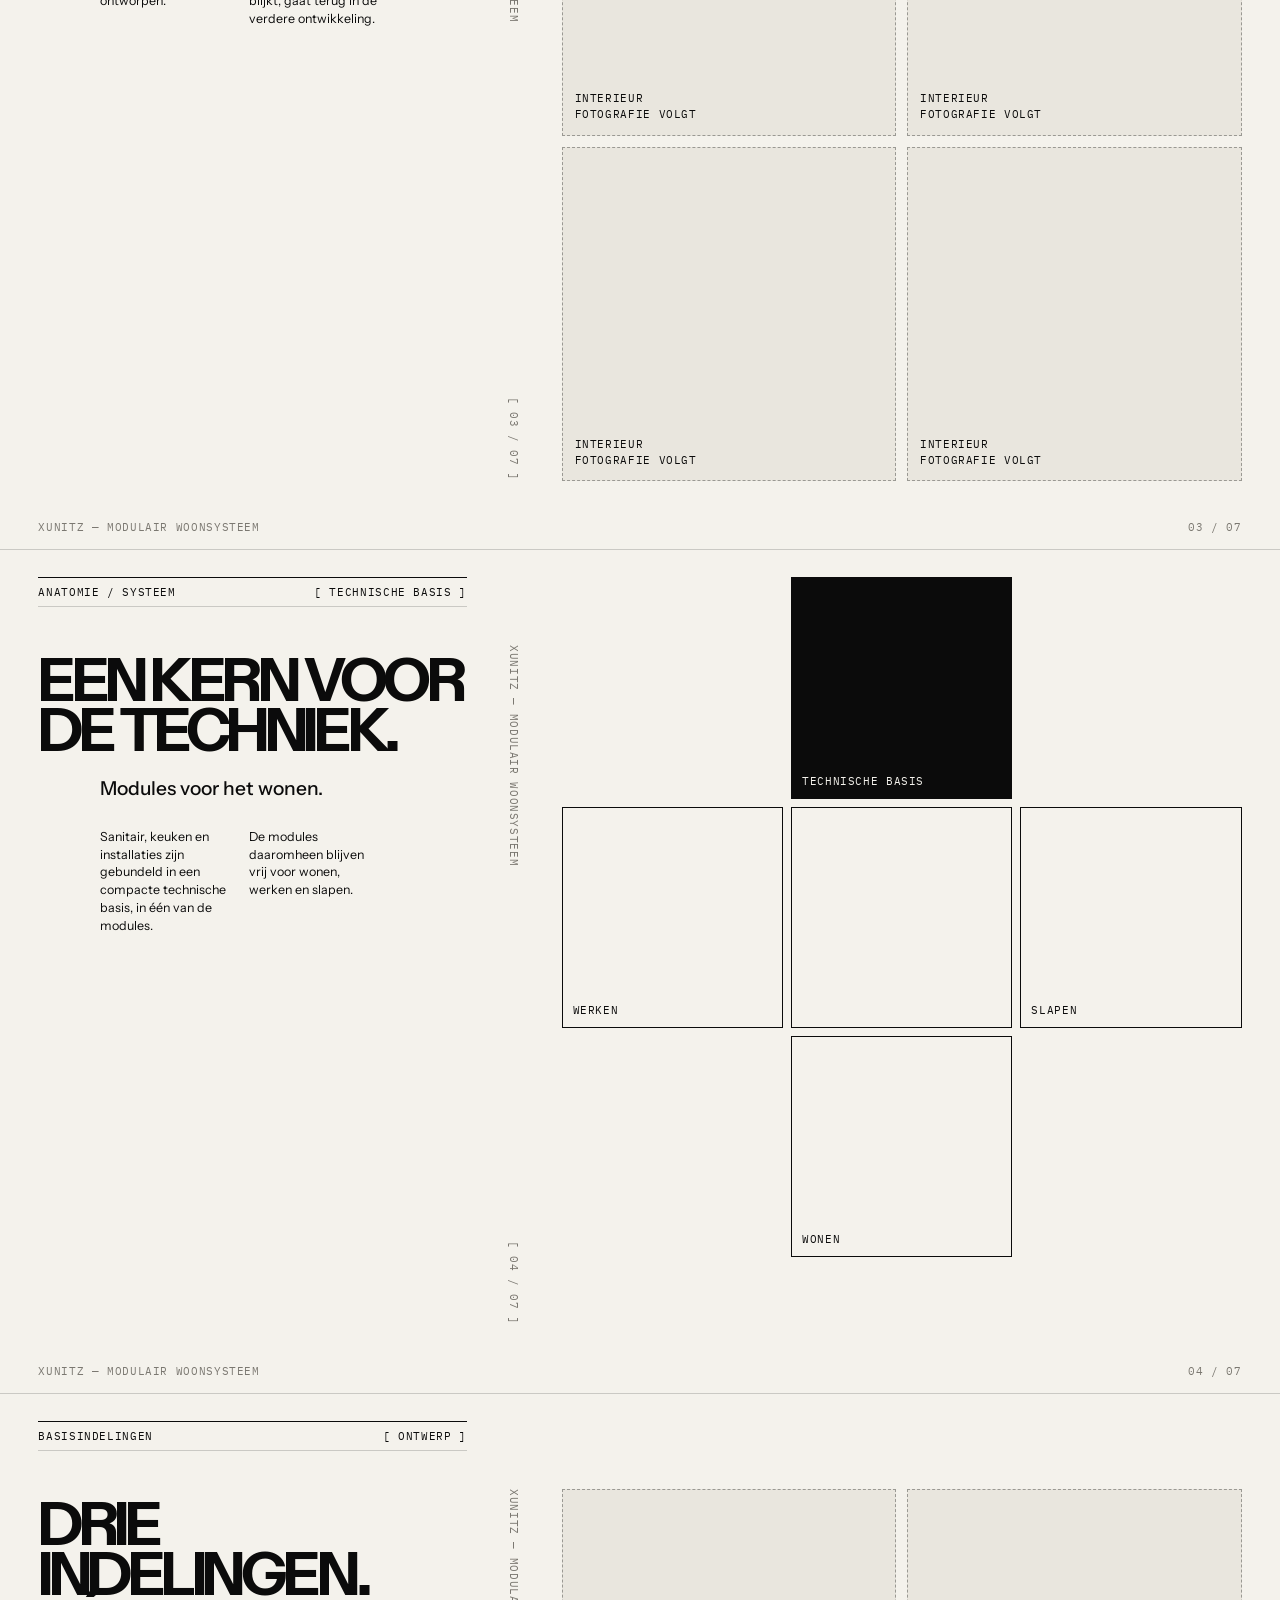
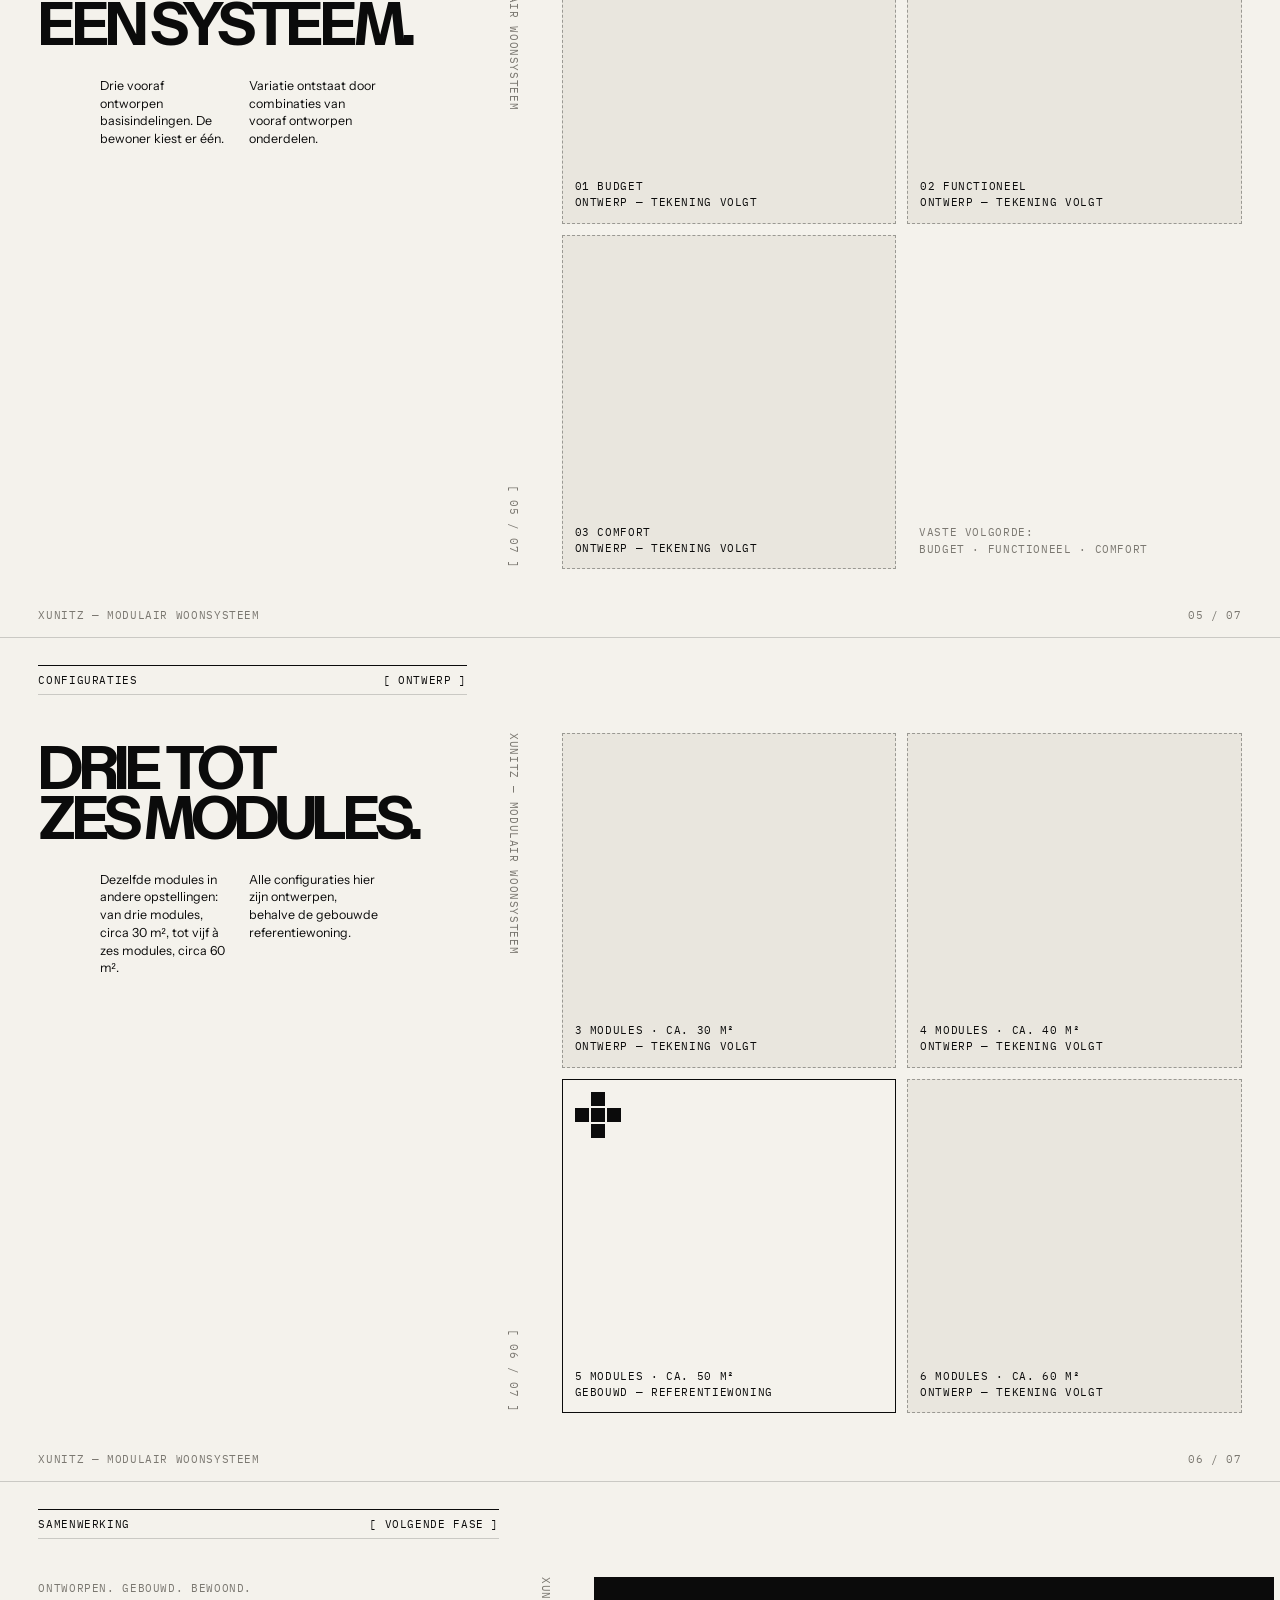
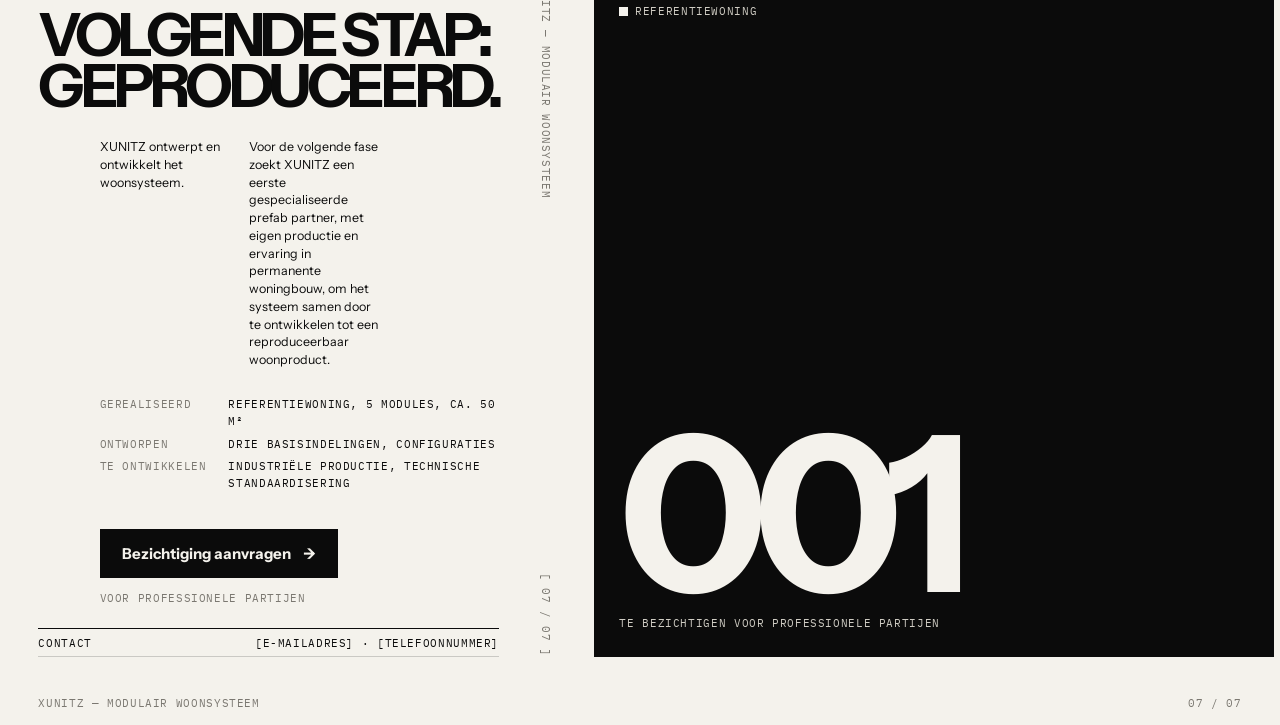
==== commit 9bf3a735: "2" ====
--- a/index.html
+++ b/index.html
@@ -6,7 +6,7 @@
 <meta name="viewport" content="width=device-width,initial-scale=1">
 <title>XUNITZ — Compact modulair wonen</title>
 <link rel="stylesheet" href="https://fonts.googleapis.com/css2?family=IBM+Plex+Mono:wght@400;500&family=Instrument+Sans:wght@400;500;700&display=swap">
-<link rel="stylesheet" href="css/style.css?v=20261127-0005">
+<link rel="stylesheet" href="css/style.css?v=20261127-0010">
 </head>
 <body>
 <main>
@@ -267,9 +267,11 @@
     var r=blok.getBoundingClientRect(),lengte=Math.max(1,blok.offsetHeight-innerHeight);
     var p=Math.min(1,Math.max(0,-r.top/lengte));
     var n=r.top<innerHeight*.6?(p<.2?1:p<.45?2:p<.7?3:4):0;
-    if(vlak)vlak.classList.toggle('aan',n===1);
+    if(vlak)vlak.classList.toggle('aan',n<=1);  /* zwart vlak vanaf het begin */
     [].forEach.call(regels,function(s,i){s.classList.toggle('aan',i<n-1)});
-    [].forEach.call(lagen,function(l,i){l.classList.toggle('aan',i<n-1)});
+    /* lagen: 0 lijn (niet meer gebruikt), 1 muren vanaf Ontworpen, 2 inrichting bij Bewoond */
+    if(lagen[1])lagen[1].classList.toggle('aan',n>=2);
+    if(lagen[2])lagen[2].classList.toggle('aan',n>=4);
   }
   addEventListener('scroll',stap,{passive:true});addEventListener('resize',stap);stap();
 })();
--- a/css/style.css
+++ b/css/style.css
@@ -182,7 +182,7 @@
 .o-plan{grid-column:5 / 8;grid-row:1 / 4;background:var(--paper)}
 .o-plan img{position:absolute;inset:4%;width:92%;height:92%;object-fit:contain;opacity:0;transition:opacity .6s}
 .o-plan img.aan{opacity:1}
-.o-lab{position:absolute;left:calc(var(--q) * .14);top:calc(var(--q) * .14);z-index:1}
+.o-lab{position:absolute;left:calc(var(--q) * .14);bottom:calc(var(--q) * .14);z-index:1} /* onder in het vak */
 @media (max-width:899px){
   .opening{--cols:4;--y0:0px}
   .o-top{grid-template-rows:calc(var(--q) * .5) calc(var(--q) * .5)} /* logo en menu samen één vak */
@@ -199,7 +199,7 @@
   .o-plan{grid-column:1 / 5;grid-row:4 / 8}
   .o-plak{top:calc(100vh - var(--q) * 7 - 10px)}
 }
-@media (prefers-reduced-motion:reduce){.o-t2 .o-kop span,.o-plan img{opacity:1;transform:none;transition:none}.o-plan .o-vlak{display:none}}
+@media (prefers-reduced-motion:reduce){.o-t2 .o-kop span,.o-plan img{opacity:1;transform:none;transition:none}}
 
 /* 02 — één module op referentiemaat (vervangt de herhaalde plattegrond) */
 .modbox{display:flex;align-items:center;justify-content:center}
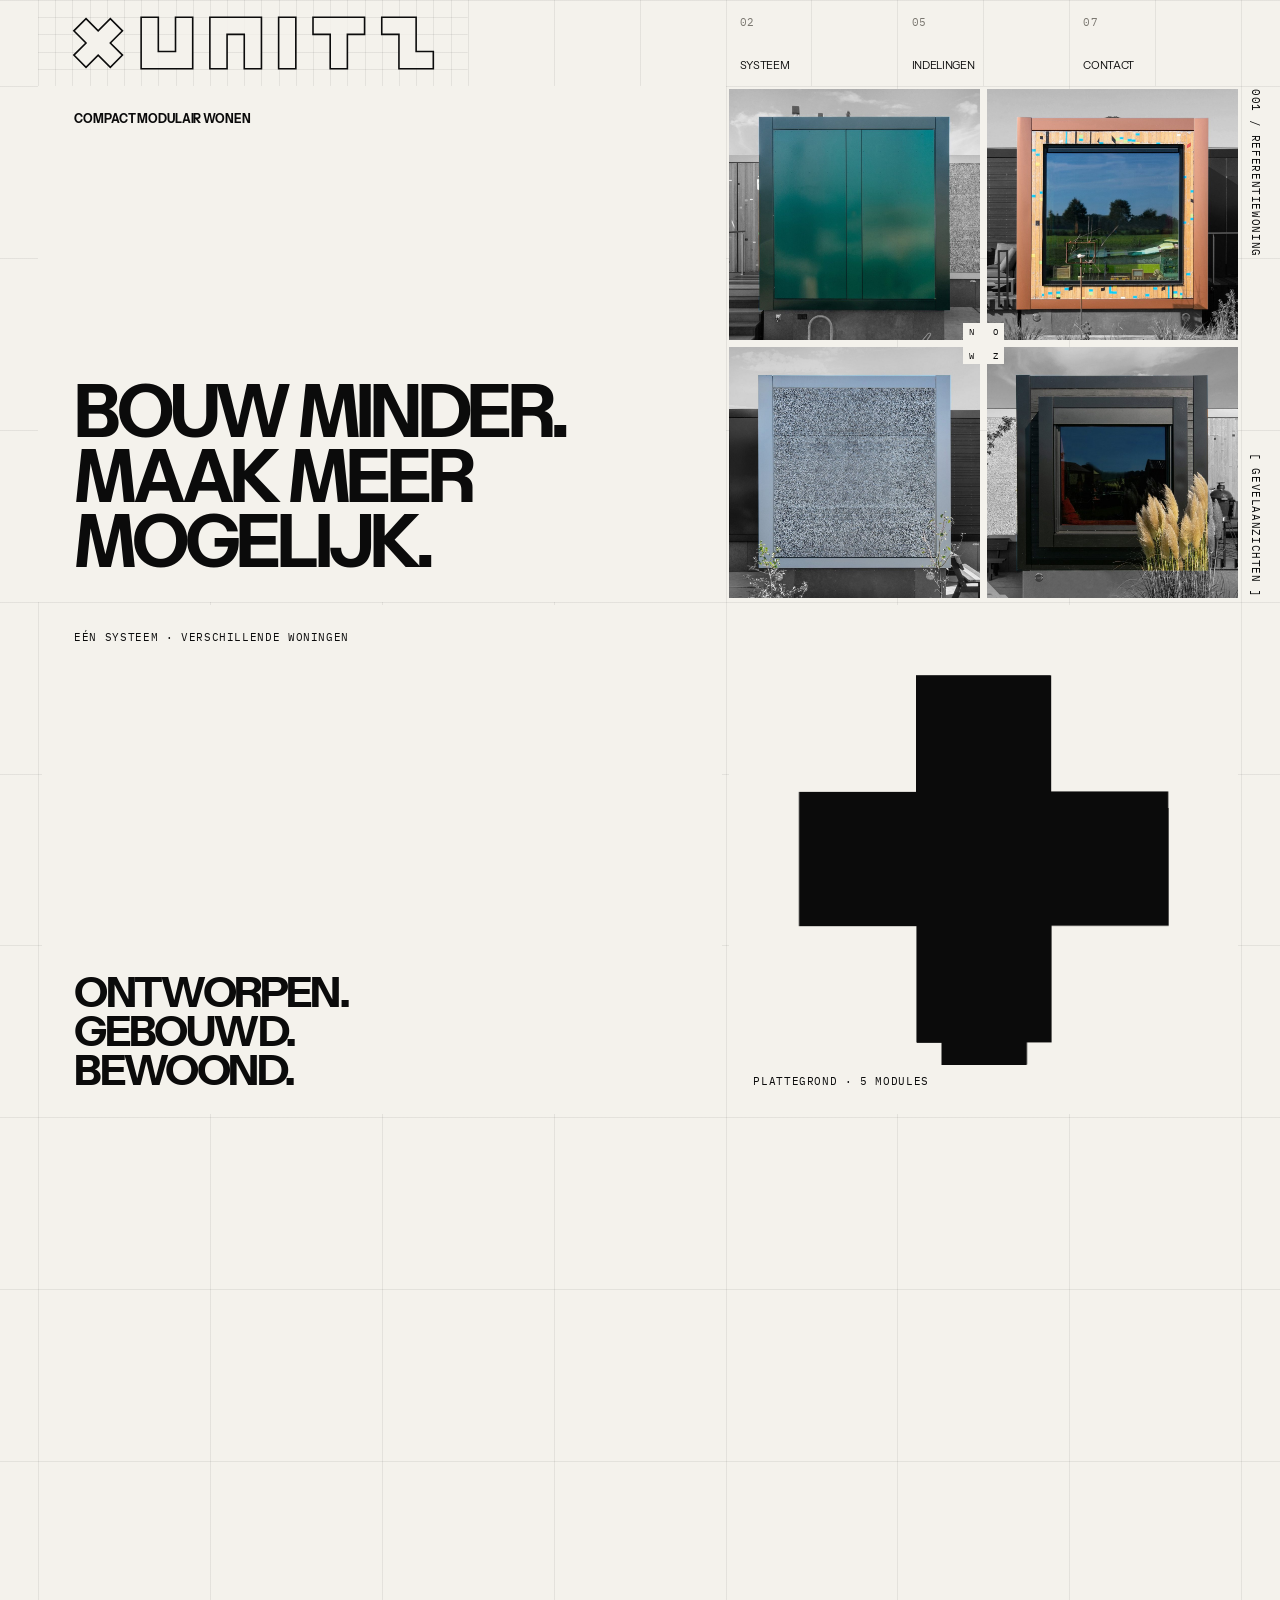
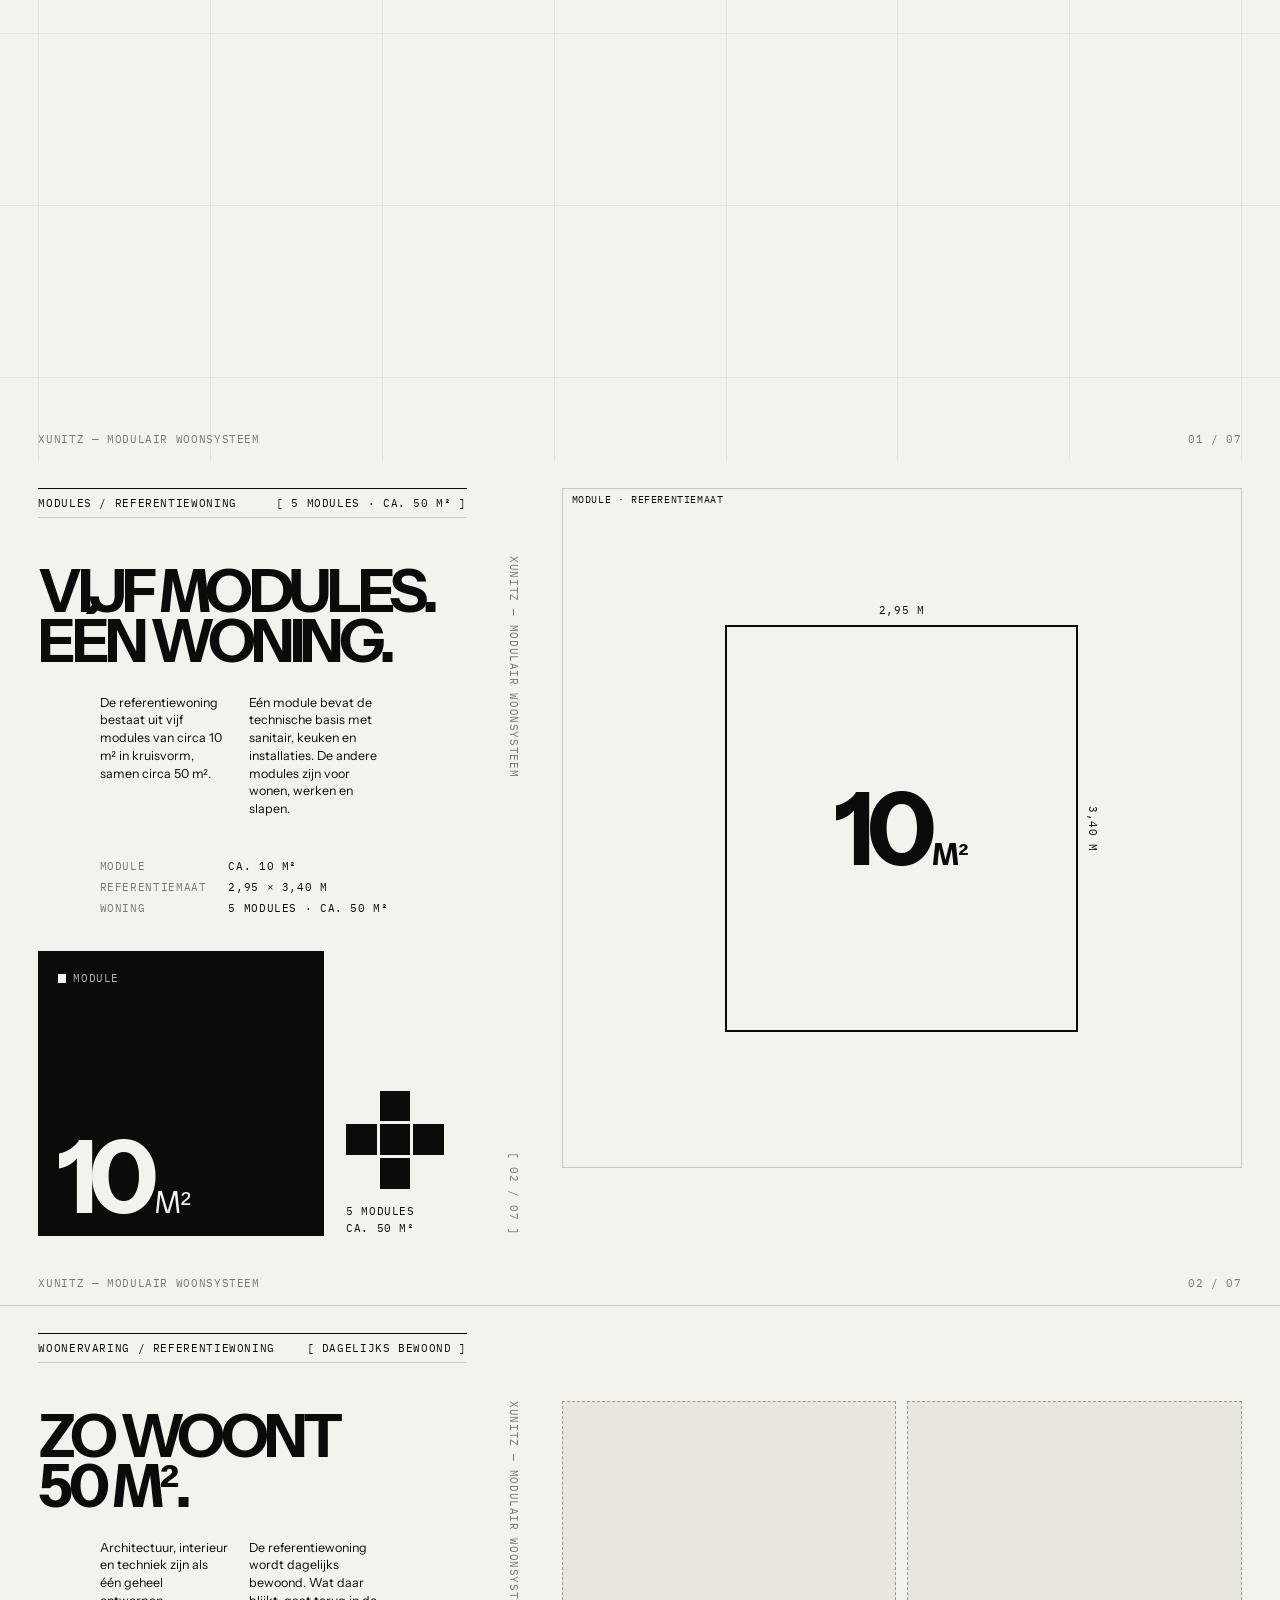
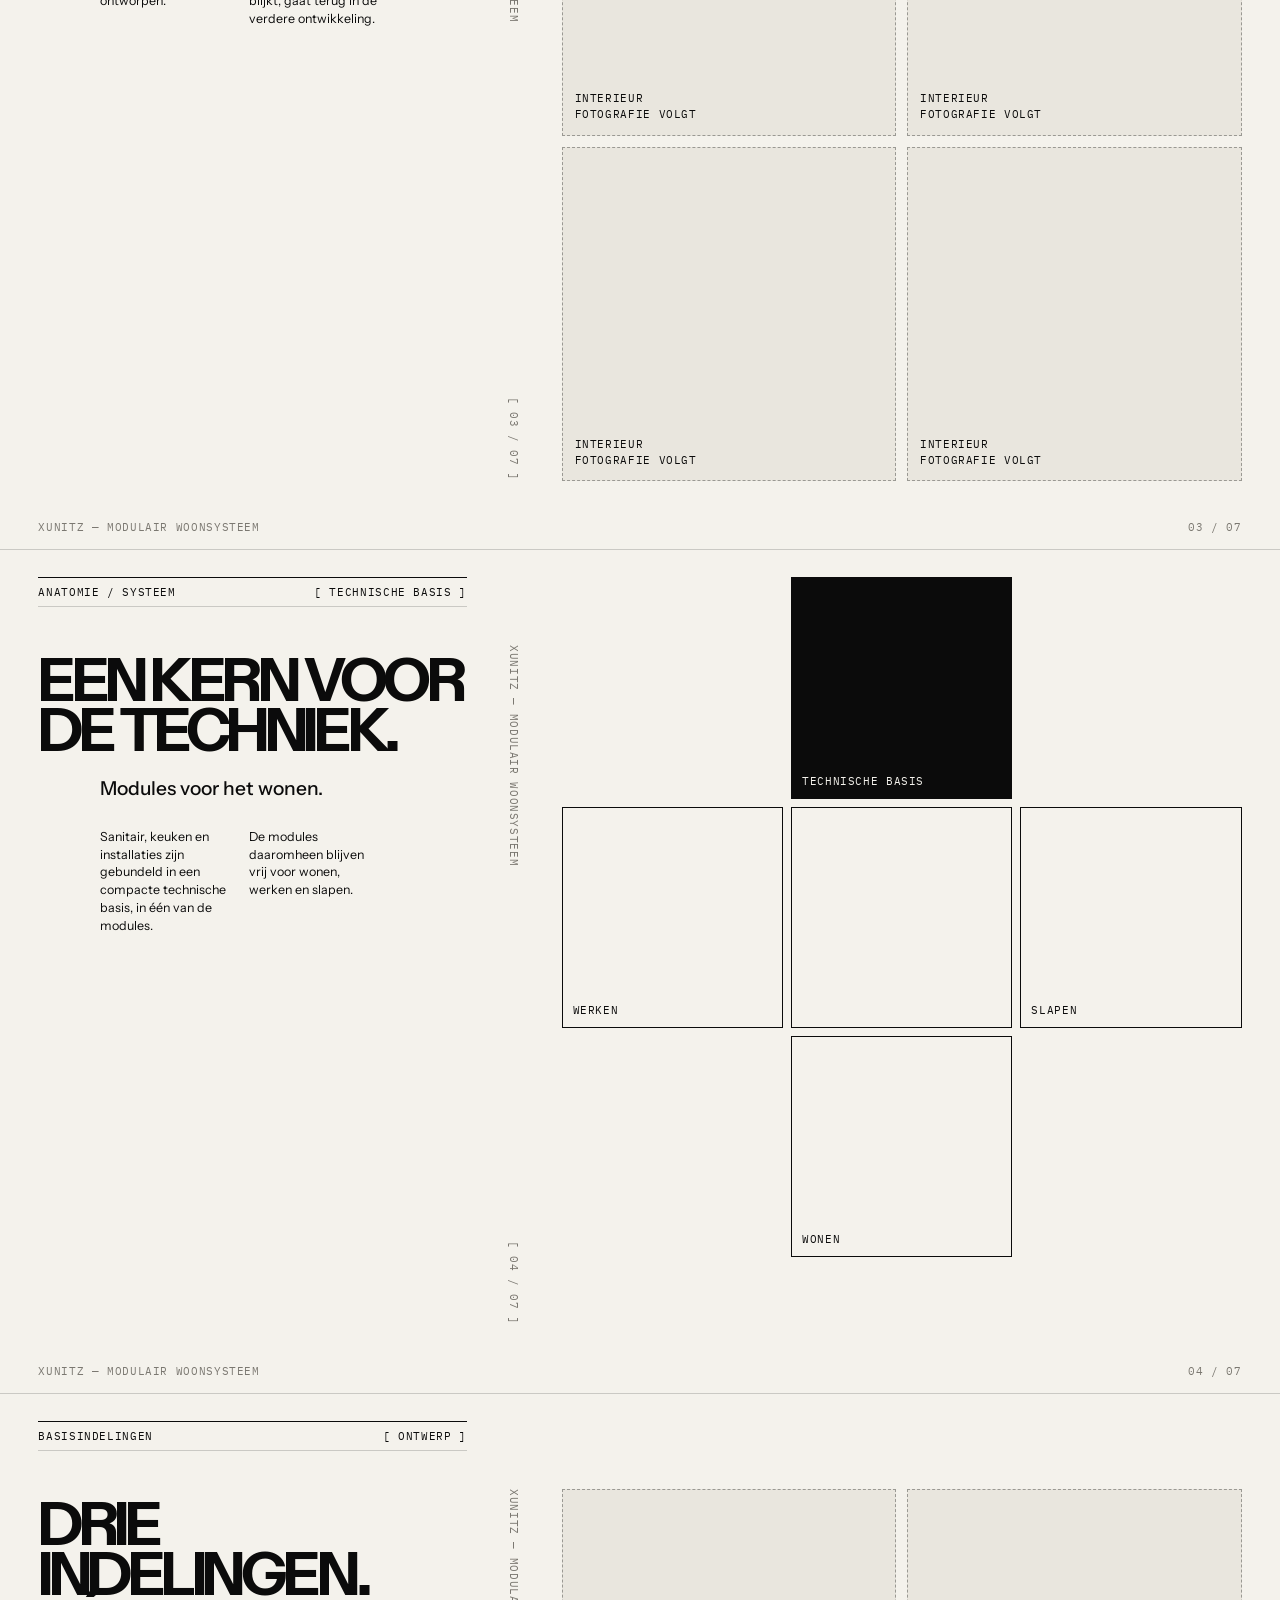
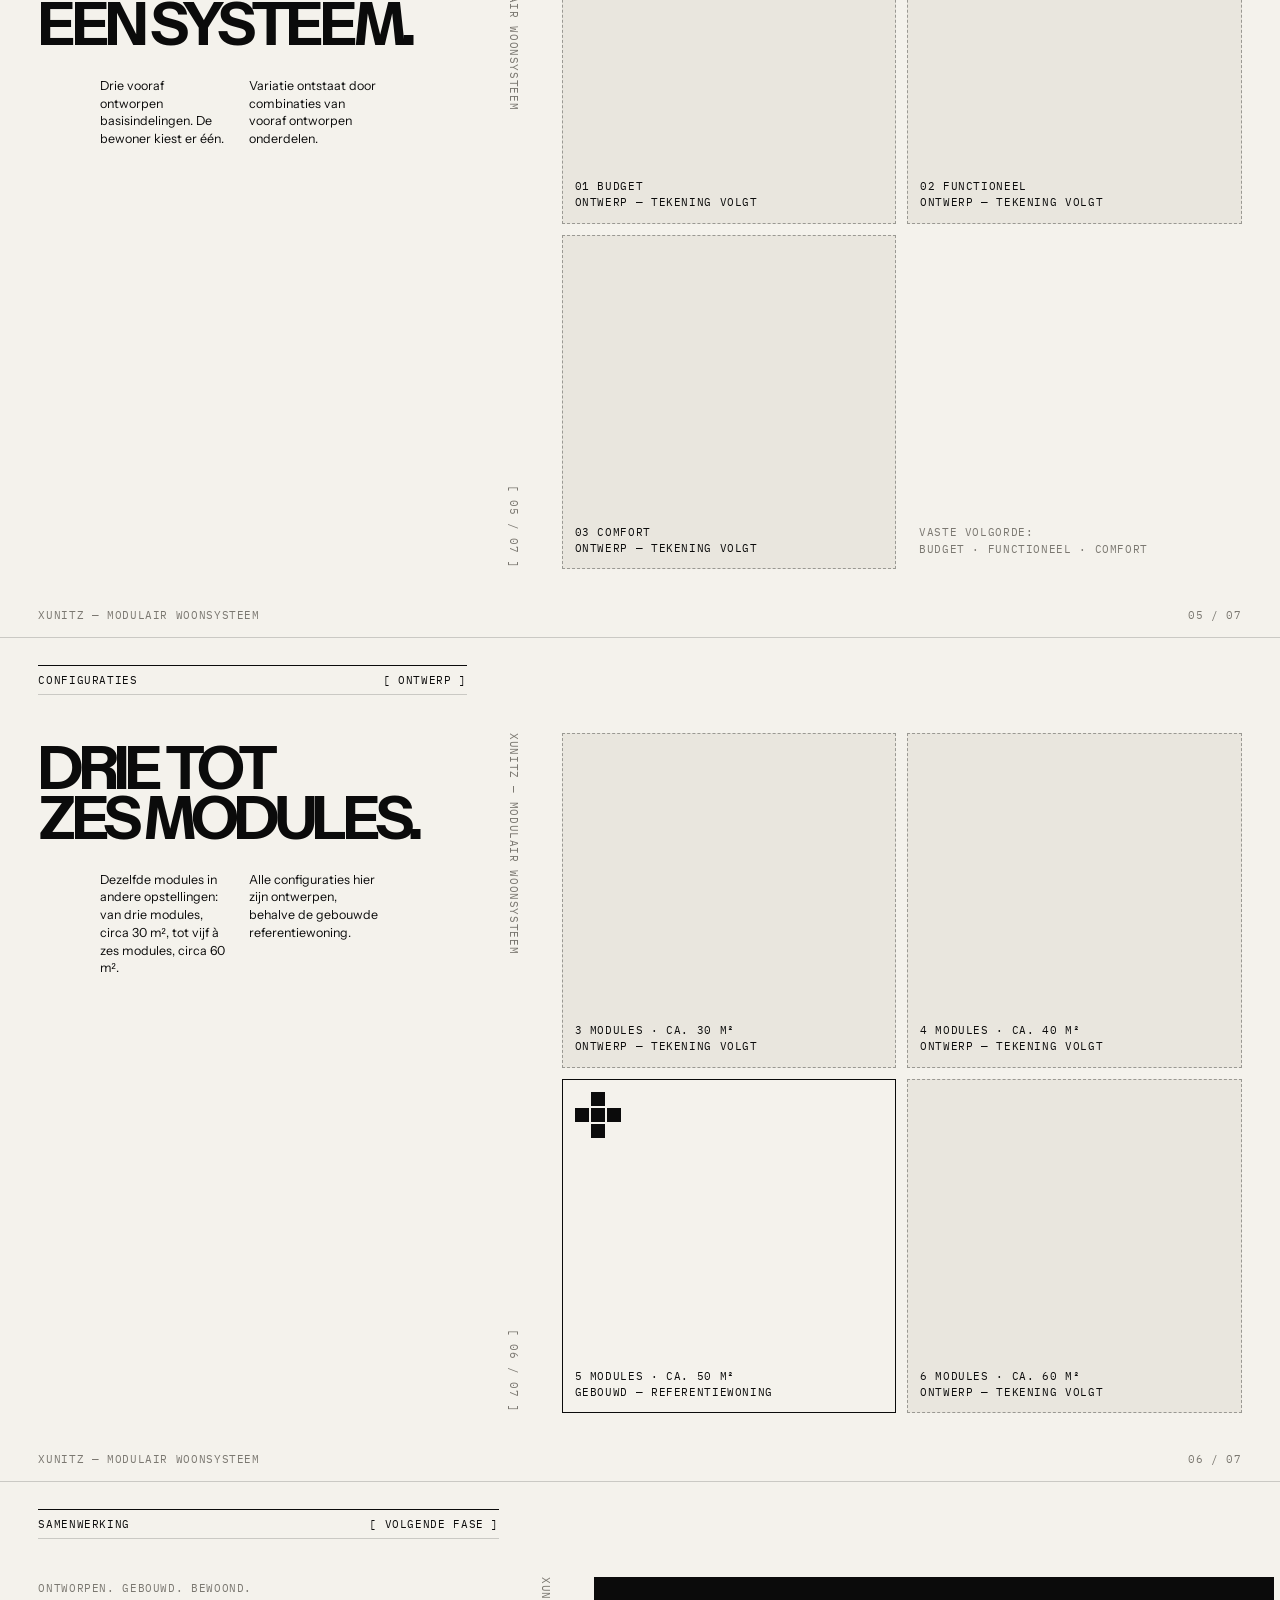
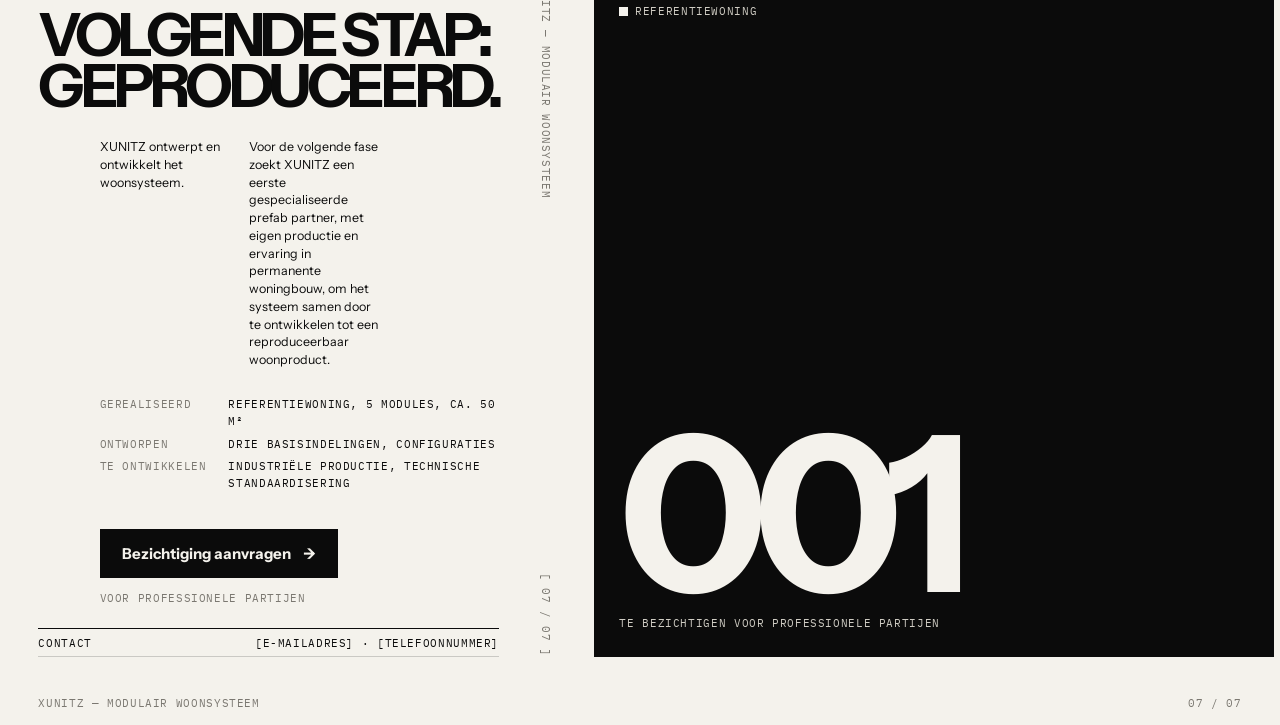
==== commit 3ad1ab80: "2" ====
--- a/index.html
+++ b/index.html
@@ -6,7 +6,7 @@
 <meta name="viewport" content="width=device-width,initial-scale=1">
 <title>XUNITZ — Compact modulair wonen</title>
 <link rel="stylesheet" href="https://fonts.googleapis.com/css2?family=IBM+Plex+Mono:wght@400;500&family=Instrument+Sans:wght@400;500;700&display=swap">
-<link rel="stylesheet" href="css/style.css?v=20261127-0010">
+<link rel="stylesheet" href="css/style.css?v=20261127-0015">
 </head>
 <body>
 <main>
--- a/css/style.css
+++ b/css/style.css
@@ -152,7 +152,7 @@
 .o-menu b{grid-column:1;grid-row:1;align-self:end;white-space:nowrap;font-family:var(--display);font-weight:400;font-size:calc(var(--q) * .063);letter-spacing:-.03em;text-transform:uppercase}
 .o-menu:hover{background:var(--ink);color:var(--paper)}
 .o-m1{grid-column:5}.o-m2{grid-column:6}.o-m3{grid-column:7}
-.o-t1{grid-column:1 / 5;grid-row:2 / 5;margin:0;background:#eeebe3;padding:calc(var(--q) * .14 + var(--g) / 2);padding-left:calc(var(--q) * .2086); /* tekst begint op de linkerpunt van de X */display:flex;flex-direction:column;justify-content:space-between}
+.o-t1{grid-column:1 / 5;grid-row:2 / 5;margin:0;background:var(--paper);padding:calc(var(--q) * .14 + var(--g) / 2);padding-left:calc(var(--q) * .2086); /* tekst begint op de linkerpunt van de X */display:flex;flex-direction:column;justify-content:space-between}
 .o-gevels{grid-column:5 / 8;grid-row:2 / 5;margin:calc(var(--g) / 2);display:grid;grid-template-columns:1fr 1fr;grid-template-rows:1fr 1fr;gap:var(--g)}
 .o-gevel{position:relative;overflow:hidden;background:#d9d7d0;padding:0;border:0;margin:0;cursor:zoom-in;display:block;font:inherit;color:inherit}
 .o-gevel[aria-pressed="true"]{outline:2px solid var(--ink);outline-offset:-2px}
